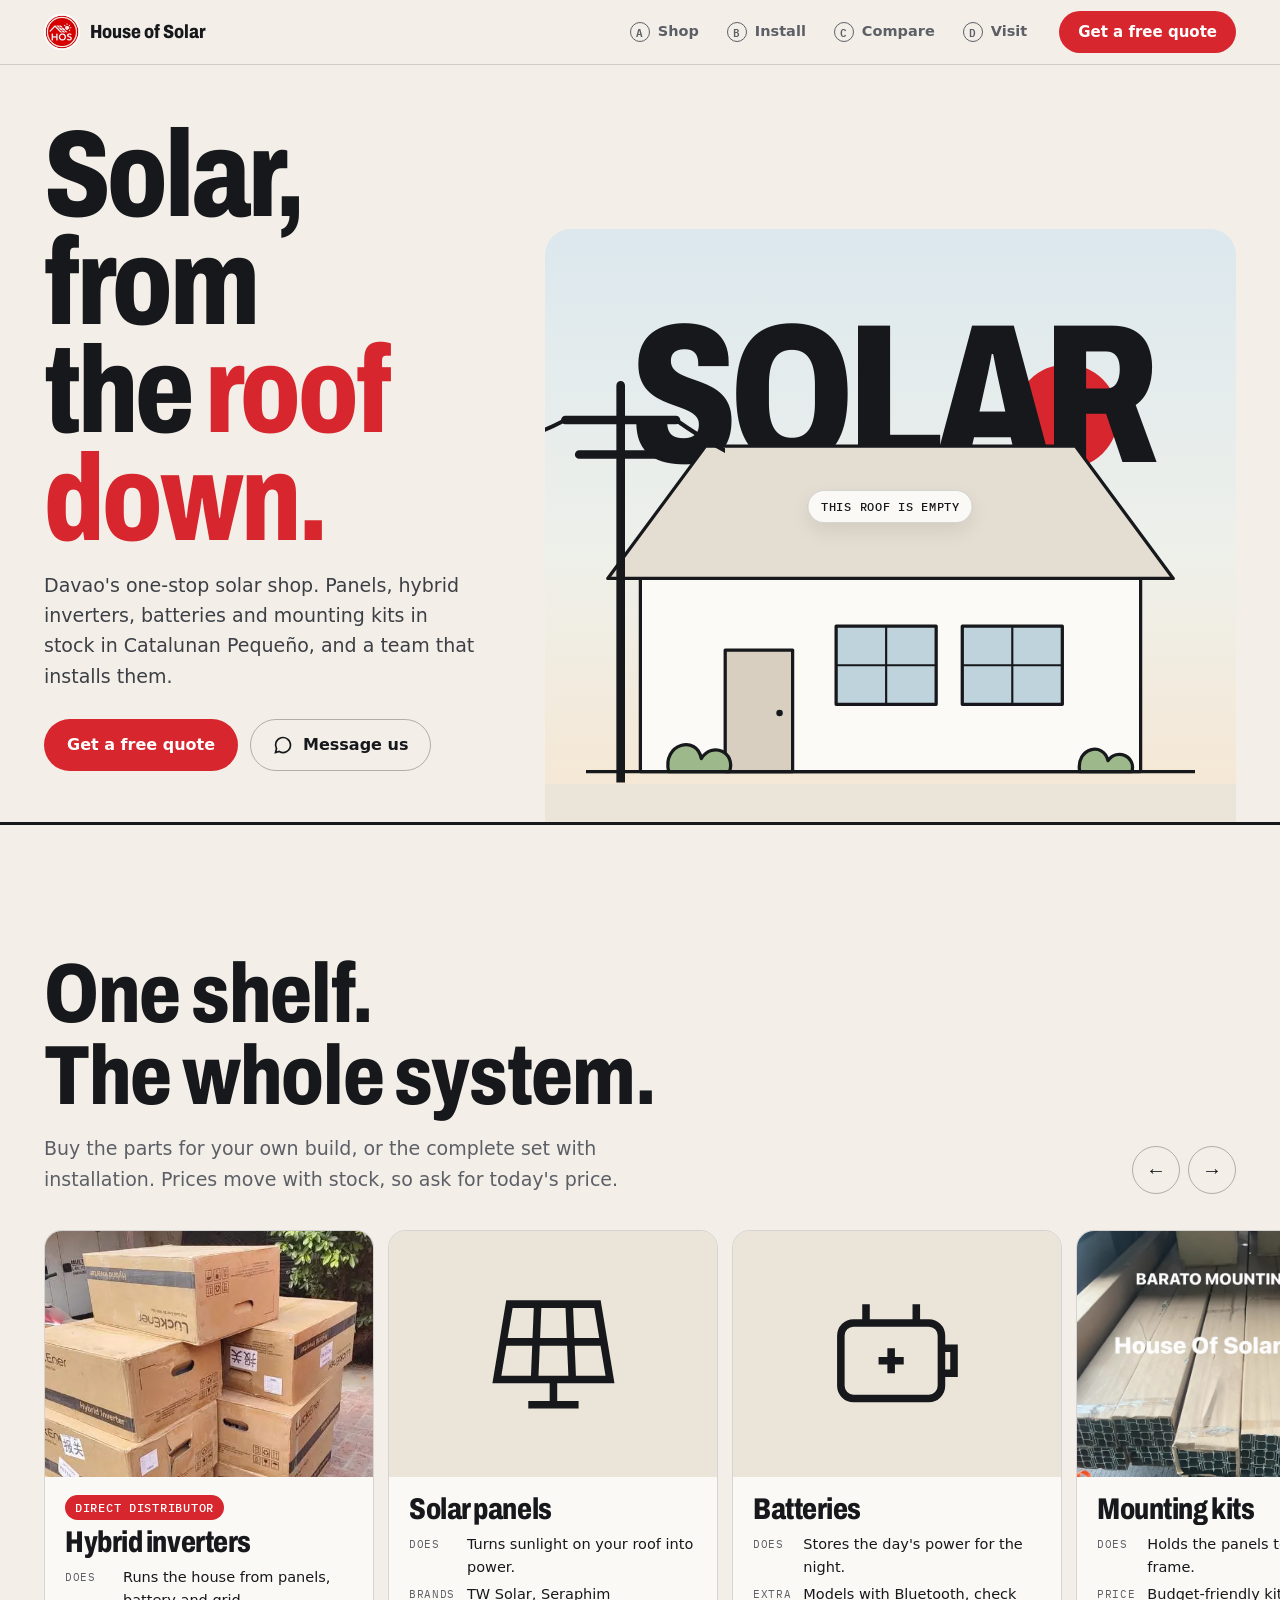
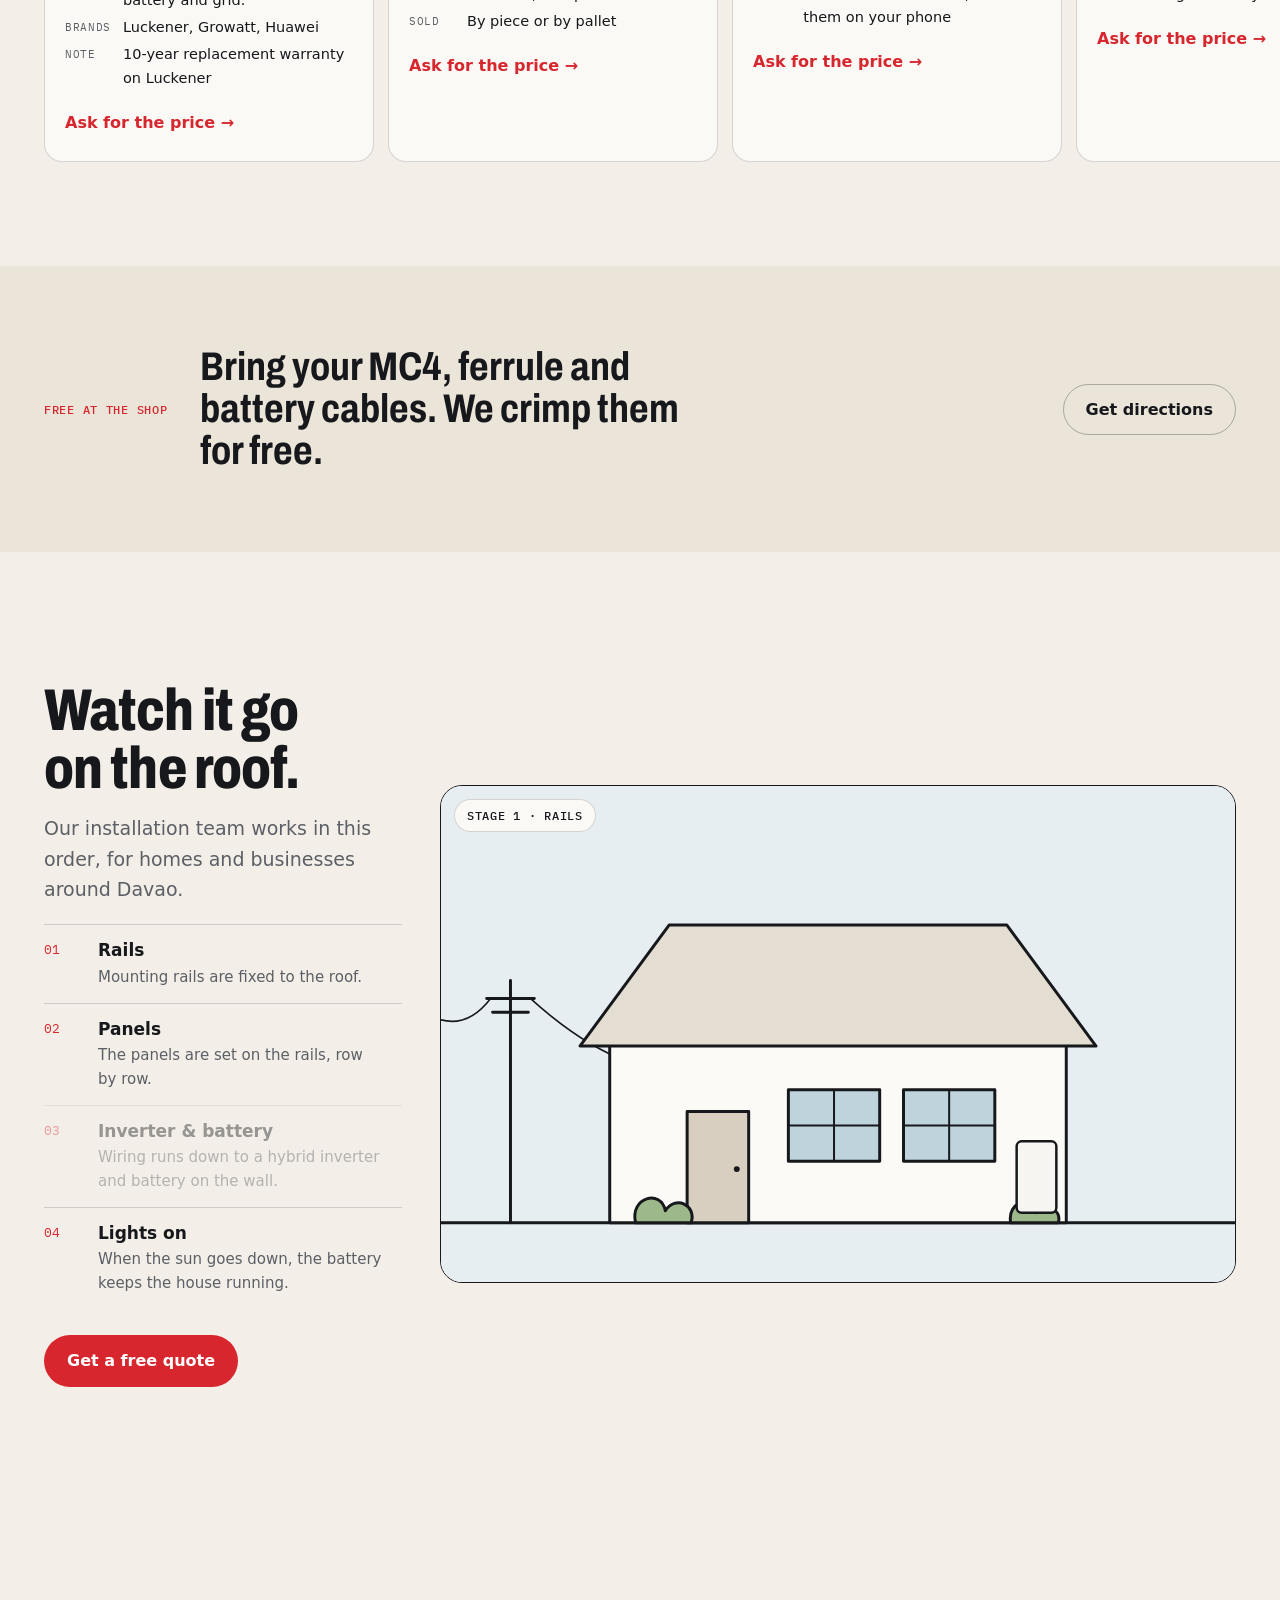
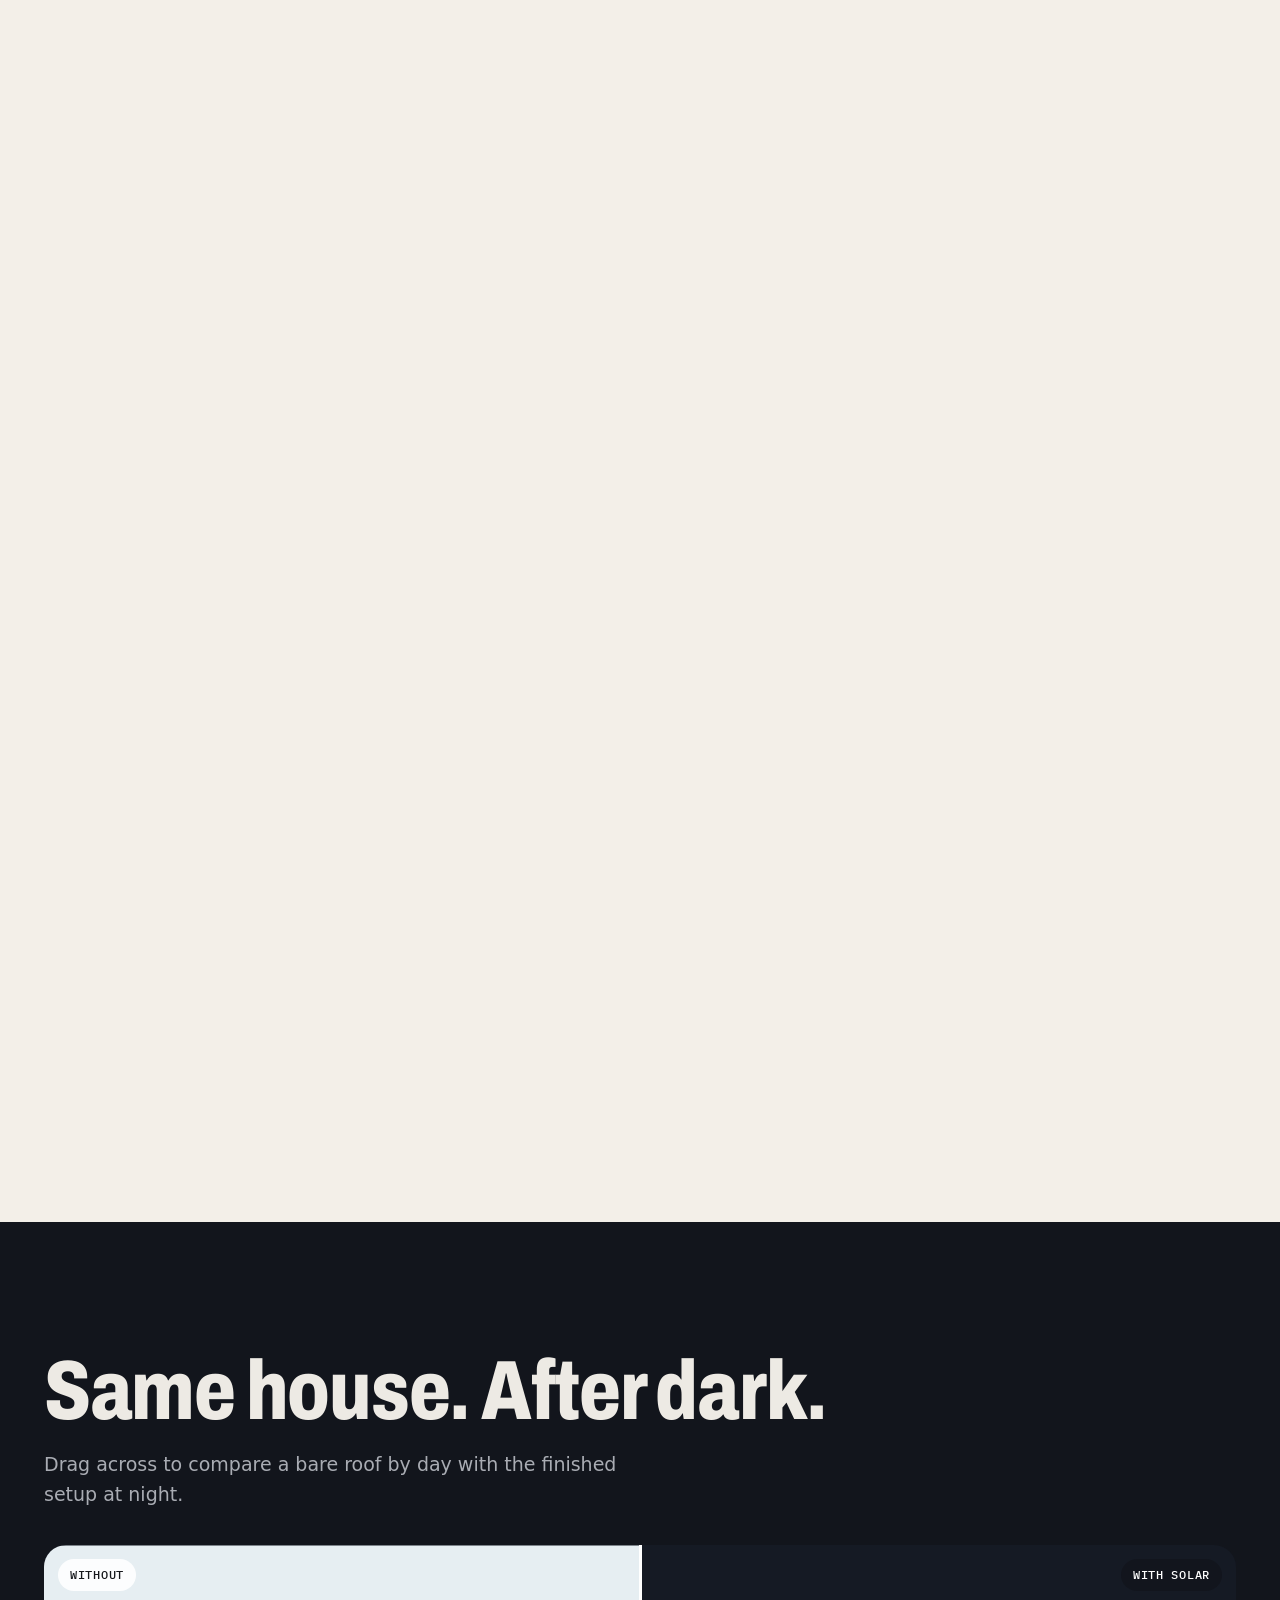
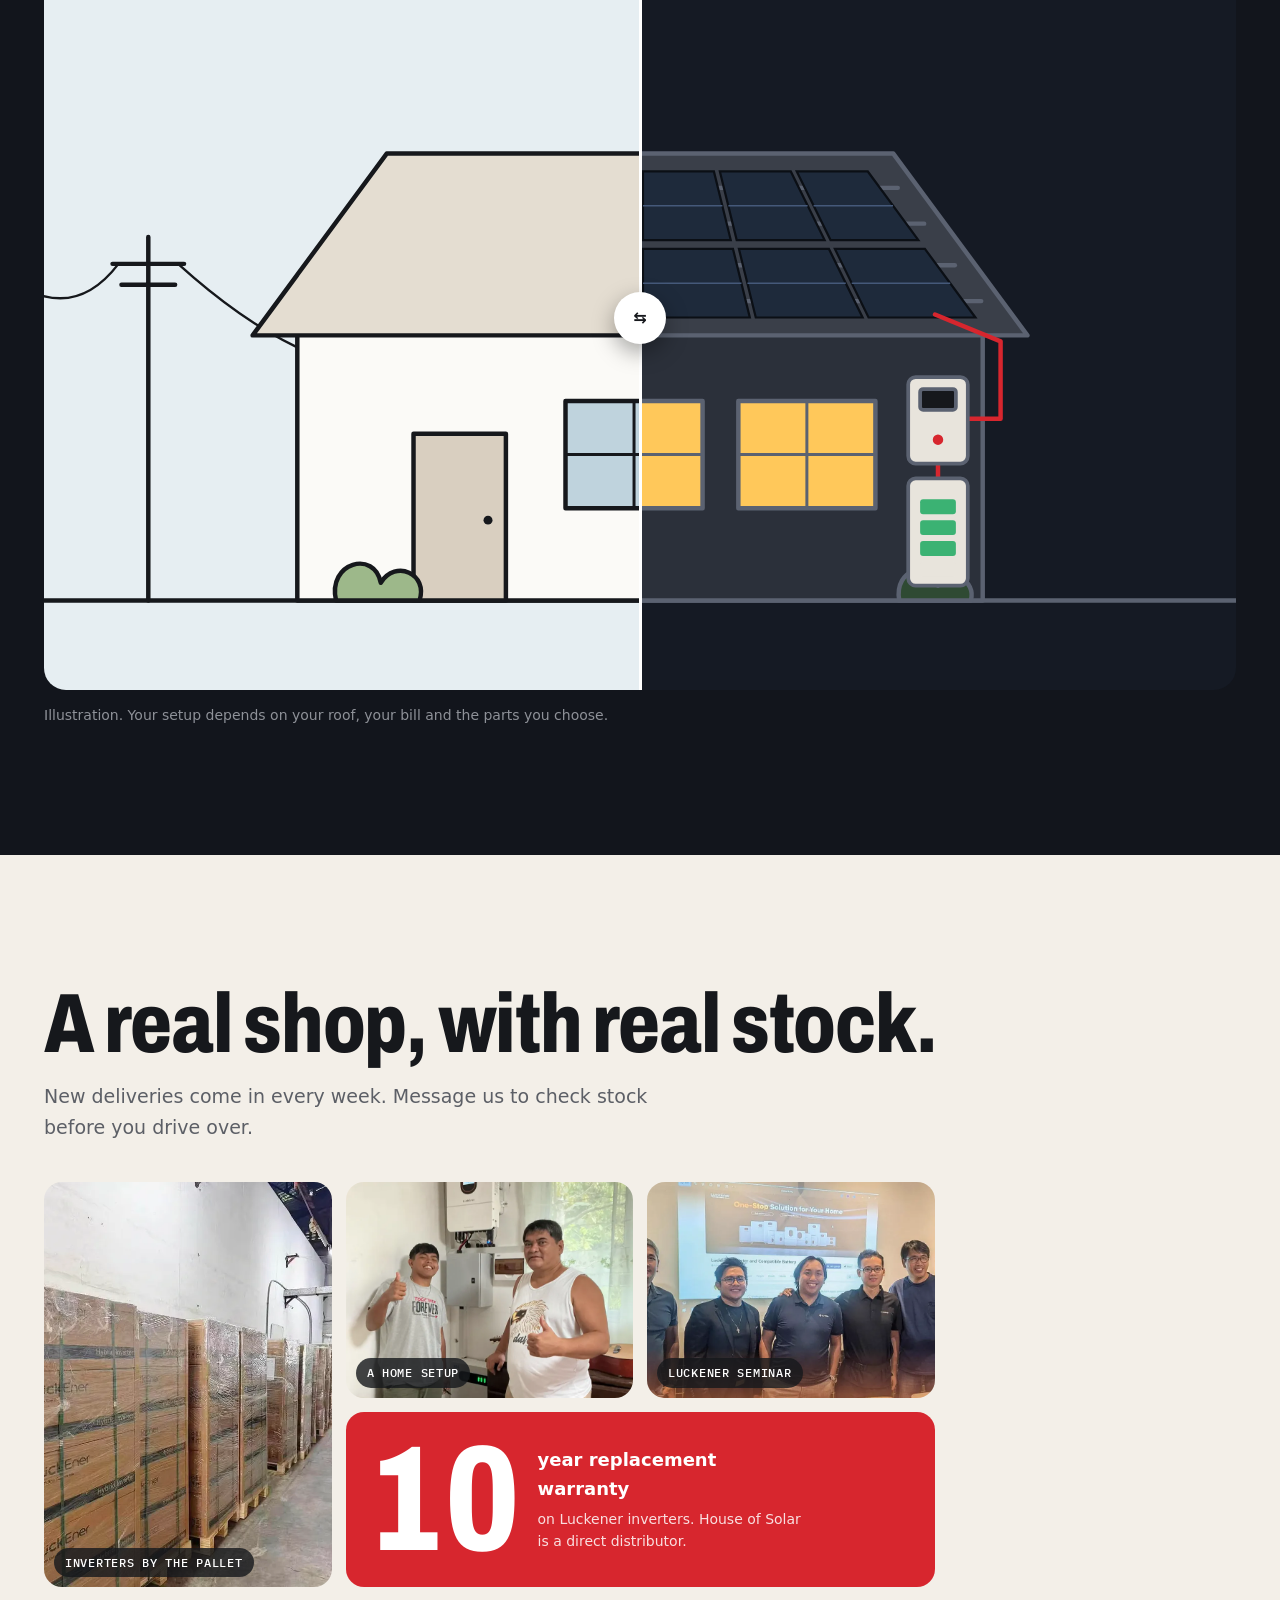
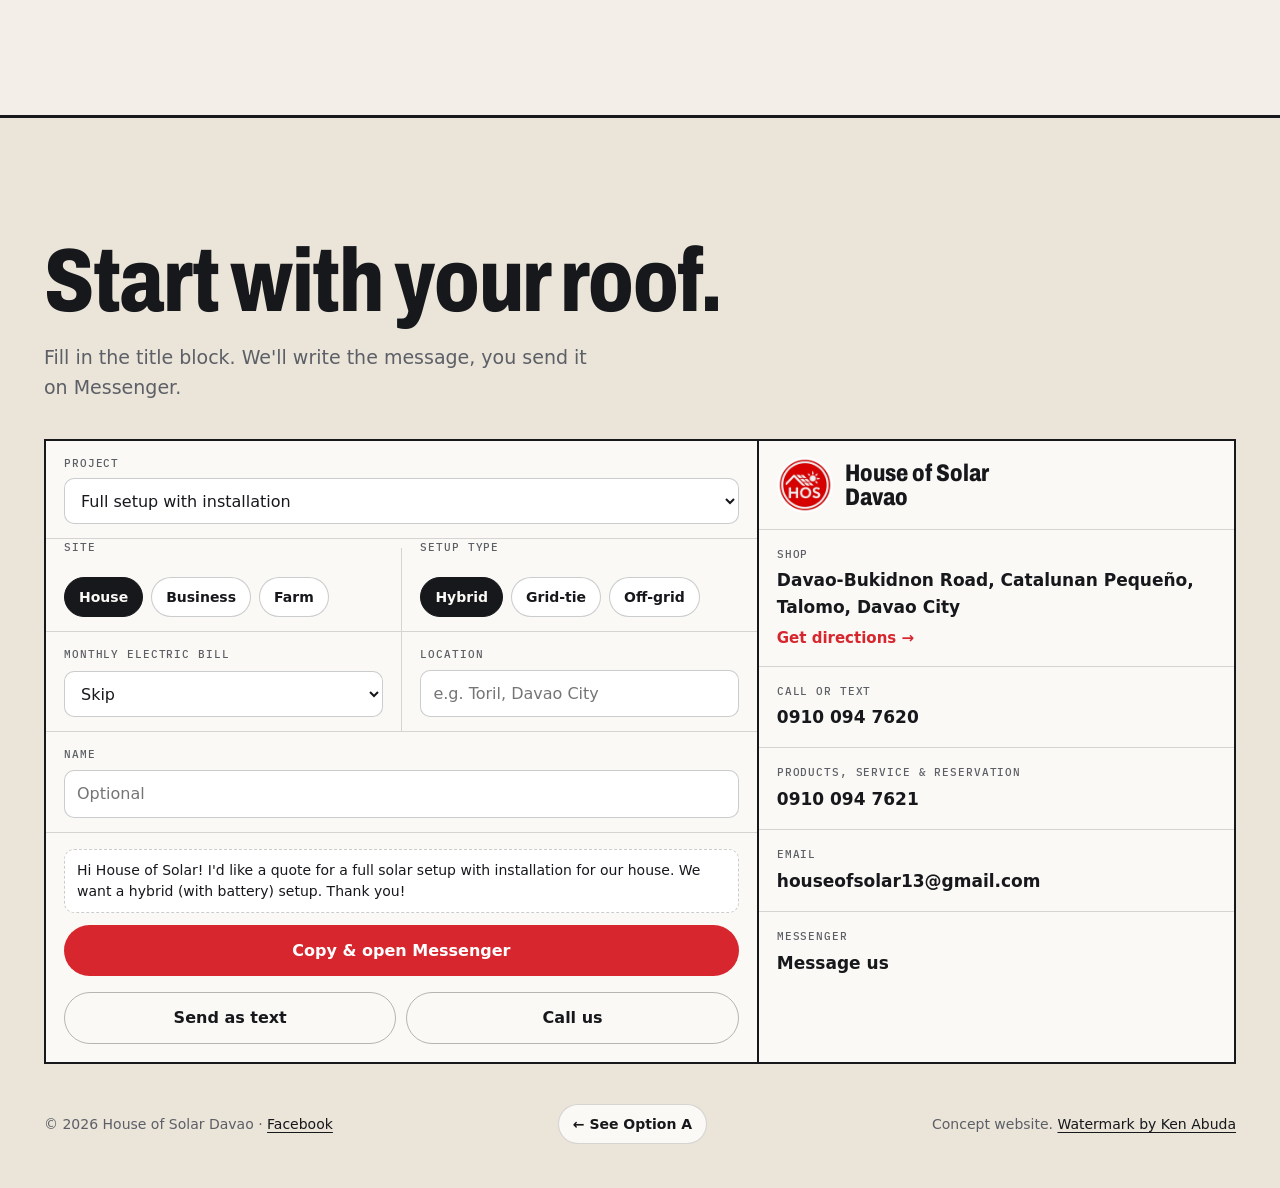
==== v2/index.html @ acc8222c "House of Solar Davao concept site: Option A and Option B Co-Authored-By: Claude Opus 5.5 <noreply@an" ====
<!doctype html>
<html lang="en">
<head>
<meta charset="utf-8">
<meta name="viewport" content="width=device-width, initial-scale=1, viewport-fit=cover">
<title>House of Solar Davao · Solar, from the roof down</title>
<meta name="description" content="Davao's one-stop solar shop: panels, hybrid inverters, batteries and mounting kits in stock on Davao-Bukidnon Road, plus an installation team. Direct distributor of Luckener.">
<meta name="robots" content="noindex, nofollow">
<meta name="theme-color" content="#F3EFE8">
<link rel="icon" href="../assets/favicon.png" type="image/png">
<link rel="apple-touch-icon" href="../assets/apple-touch-icon.png">
<link rel="preconnect" href="https://fonts.googleapis.com">
<link rel="preconnect" href="https://fonts.gstatic.com" crossorigin>
<link href="https://fonts.googleapis.com/css2?family=Archivo:wdth,wght@75..100,500..800&family=IBM+Plex+Mono:wght@500&display=swap" rel="stylesheet">
<link rel="stylesheet" href="../assets/dialogs.css">
<style>
  :root{
    --paper:#F3EFE8; --paper-2:#EAE4D9; --card:#FBF9F5; --ink:#16181C; --muted:#5C5F66; --line:rgba(22,24,28,.16);
    --red:#D7262E; --red-deep:#B51C23; --night:#12151C; --glow:#FFC85A;
    --display:"Archivo","Arial Narrow",system-ui,sans-serif;
    --mono:"IBM Plex Mono",ui-monospace,Consolas,monospace;
    --text:system-ui,-apple-system,"Segoe UI",Roboto,"Helvetica Neue",Arial,sans-serif;
    --gutter:clamp(16px,4vw,44px); --r:18px;
    color-scheme:light;
  }
  *{box-sizing:border-box}
  html{-webkit-text-size-adjust:100%}
  body{margin:0;background:var(--paper);color:var(--ink);font:400 16px/1.6 var(--text);overflow-x:clip}
  img{display:block;max-width:100%;height:auto}
  a{color:inherit;text-underline-offset:3px}
  h1,h2,h3{font-family:var(--display);font-weight:800;font-stretch:78%;letter-spacing:-.015em;line-height:.98;margin:0;text-wrap:balance}
  p{margin:0;text-wrap:pretty}
  ::selection{background:var(--red);color:#fff}
  :focus-visible{outline:3px solid var(--red);outline-offset:3px;border-radius:6px}
  .skip{position:absolute;left:12px;top:-60px;z-index:100;background:var(--ink);color:#fff;padding:10px 14px;border-radius:10px;font-weight:700}
  .skip:focus{top:12px}
  .wrap{width:min(1240px,100% - 2*var(--gutter));margin-inline:auto}
  .mono{font-family:var(--mono);font-weight:500;font-size:12px;letter-spacing:.06em;text-transform:uppercase}
  .h2{font-size:clamp(40px,6.6vw,84px)}
  .lead{color:var(--muted);font-size:clamp(16px,1.8vw,19px);max-width:52ch;margin-top:16px}

  .btn{display:inline-flex;align-items:center;justify-content:center;gap:10px;min-height:50px;padding:12px 22px;border-radius:999px;text-decoration:none;border:1.5px solid transparent;cursor:pointer;font:inherit;font-weight:700;font-size:16px;transition:background-color .15s,color .15s,border-color .15s,transform .12s}
  .btn svg{width:20px;height:20px;flex:none}
  .btn-red{background:var(--red);color:#fff}
  .btn-ghost{border-color:rgba(22,24,28,.3);color:var(--ink);background:transparent}
  .btn:active{transform:translateY(1px)}
  @media (hover:hover) and (pointer:fine){.btn-red:hover{background:var(--red-deep)}.btn-ghost:hover{border-color:var(--ink)}}
  .cta-row{display:flex;flex-wrap:wrap;gap:12px;margin-top:28px}

  /* title strip: the nav reads like a drawing sheet's header, sheet letters jump to sections */
  .strip{position:sticky;top:0;z-index:20;background:color-mix(in srgb,var(--paper) 90%,transparent);backdrop-filter:blur(10px);border-bottom:1px solid var(--line)}
  .strip .wrap{display:flex;align-items:center;gap:20px;min-height:64px}
  .brand{display:flex;align-items:center;gap:10px;text-decoration:none;margin-right:auto}
  .brand img{width:36px;height:36px;border-radius:50%}
  .brand b{font-family:var(--display);font-weight:800;font-stretch:82%;font-size:19px}
  .sheets{display:none;gap:4px}
  .sheets a{display:inline-flex;align-items:center;gap:8px;padding:8px 12px;border-radius:999px;text-decoration:none;font-weight:600;font-size:14.5px;color:var(--muted)}
  .sheets a i{font-style:normal;font-family:var(--mono);font-size:11px;width:20px;height:20px;border:1px solid currentColor;border-radius:50%;display:grid;place-items:center}
  .sheets a:hover,.sheets a[aria-current="true"]{color:var(--ink)}
  .sheets a[aria-current="true"] i{background:var(--red);border-color:var(--red);color:#fff}
  .strip .btn{min-height:42px;padding:8px 18px;font-size:15px}
  @media (min-width:960px){.sheets{display:flex}}

  /* hero: four planes. sky plate, sun, the giant word, the house (occludes the word), front power line */
  .hero{padding-block:clamp(28px,5vw,56px) 0}
  .hero-grid{display:grid;gap:20px;align-items:end}
  @media (min-width:960px){.hero-grid{grid-template-columns:.8fr 1.2fr;gap:40px}}
  .hero h1{font-size:clamp(54px,9.6vw,128px);font-stretch:75%;line-height:.88;letter-spacing:-.025em}
  .hero h1 span{color:var(--red)}
  .hero .lead{color:#3C3F45}
  .hero-copy{padding-bottom:clamp(8px,4vw,56px)}
  .scene{position:relative;aspect-ratio:6/5;border-radius:26px 26px 0 0;overflow:hidden;isolation:isolate;--hp:0;--mx:0;--my:0}
  @media (min-width:960px){.scene{aspect-ratio:7/6}}
  .scene > *{position:absolute;pointer-events:none}
  .plate{inset:0;background:linear-gradient(180deg,#DCE8EE 0%,#EEF0EA 55%,#F6E6D2 100%)}
  .sun-disc{width:15%;aspect-ratio:1;border-radius:50%;background:var(--red);left:68%;top:16%;transform:translate3d(calc(var(--mx)*-6px),calc(var(--hp)*90px + var(--my)*-4px),0)}
  .word{left:-2%;right:-2%;top:17%;text-align:center;font-family:var(--display);font-weight:800;font-stretch:75%;font-size:clamp(96px,23vw,330px);line-height:.8;letter-spacing:-.04em;color:var(--ink);transform:translate3d(calc(var(--mx)*-10px),calc(var(--hp)*-30px),0)}
  @media (min-width:960px){.word{font-size:clamp(120px,15.5vw,300px)}}
  .subject{left:6%;right:6%;bottom:6%;transform:translate3d(calc(var(--mx)*8px),calc(var(--hp)*-8px),0)}
  .subject img{width:100%}
  .ground{left:0;right:0;bottom:0;height:calc(6% + 2px);background:var(--paper-2)}
  .fore{left:-4%;bottom:0;width:30%;transform:translate3d(calc(var(--mx)*18px),calc(var(--hp)*-70px),0)}
  .fore svg{width:100%;height:auto}
  .tag-roof{left:50%;top:44%;transform:translate(-50%,0);background:var(--card);border:1px solid var(--line);border-radius:999px;padding:6px 12px;white-space:nowrap;box-shadow:0 8px 20px rgba(0,0,0,.08)}

  /* shop rail */
  .shop{padding-block:clamp(72px,10vw,128px) clamp(56px,8vw,96px);border-top:3px solid var(--ink)}
  .shop-head{display:flex;flex-wrap:wrap;align-items:end;justify-content:space-between;gap:20px}
  .rail-btns{display:none;gap:8px}
  @media (hover:hover) and (pointer:fine){.rail-btns{display:flex}}
  .rail-btns button{width:48px;height:48px;border-radius:50%;border:1.5px solid rgba(22,24,28,.3);background:none;font-size:20px;cursor:pointer;color:var(--ink)}
  .rail-btns button:hover{border-color:var(--ink)}
  .rail{list-style:none;margin:36px 0 0;padding:0 var(--gutter) 8px;display:grid;grid-auto-flow:column;grid-auto-columns:min(82vw,330px);gap:14px;overflow-x:auto;scroll-snap-type:x mandatory;scroll-padding-inline:var(--gutter);overscroll-behavior-x:contain;scrollbar-width:none}
  .rail::-webkit-scrollbar{display:none}
  @media (min-width:1328px){.rail{padding-inline:calc((100vw - 1240px)/2)}.rail{scroll-padding-inline:calc((100vw - 1240px)/2)}}
  .rail li{scroll-snap-align:start;background:var(--card);border:1px solid var(--line);border-radius:var(--r);overflow:hidden;display:flex;flex-direction:column;position:relative}
  .rail .art{aspect-ratio:4/3;background:var(--paper-2);display:grid;place-items:center;color:var(--ink)}
  .rail .art img{width:100%;height:100%;object-fit:cover}
  .rail .art svg{width:46%;height:auto}
  .label{padding:18px 20px 20px;display:grid;gap:8px;flex:1;align-content:start}
  .label h3{font-size:30px}
  .label dl{margin:0;display:grid;grid-template-columns:auto 1fr;gap:4px 12px;font-size:14.5px}
  .label dt{font-family:var(--mono);font-size:11px;letter-spacing:.06em;text-transform:uppercase;color:var(--muted);padding-top:3px}
  .label dd{margin:0}
  .label button{margin-top:6px;justify-self:start;background:none;border:0;padding:6px 0;font:inherit;font-weight:700;color:var(--red);cursor:pointer}
  .label button::after{content:"";position:absolute;inset:0}
  .label .flag{justify-self:start;background:var(--red);color:#fff;border-radius:999px;padding:3px 10px}

  /* quiet breather */
  .breather{padding-block:clamp(48px,7vw,80px);background:var(--paper-2)}
  .breather .wrap{display:grid;gap:18px;align-items:center}
  @media (min-width:860px){.breather .wrap{grid-template-columns:auto 1fr auto;gap:32px}}
  .breather .mono{color:var(--red)}
  .breather p.big{font-family:var(--display);font-weight:700;font-stretch:80%;font-size:clamp(26px,3.4vw,40px);line-height:1.05;max-width:26ch}

  /* PEAK: the install. Sticky drawing, scroll drives --p in JS */
  .install{position:relative;height:430svh;background:var(--paper)}
  .stage{position:sticky;top:0;height:100svh;display:grid;align-content:center;gap:18px;padding:84px 0 20px;overflow:hidden;transition:background-color .2s}
  .stage .wrap{display:grid;gap:clamp(18px,3vw,48px);align-items:center}
  @media (min-width:960px){.stage .wrap{grid-template-columns:.62fr 1.38fr}}
  .stage-fig{margin:0;position:relative}
  .stage-svg{width:100%;height:auto;display:block;border-radius:22px;border:1px solid var(--line);
    --sky:#E6EEF2;--wall:#FBFAF7;--roof:#E4DDD1;--door:#D9CFC0;--win:#BFD3DD;--shrub:#9DB88A;--line:#16181C}
  .stage-svg .sky{fill:var(--sky)} .stage-svg .sun circle{fill:var(--red)}
  .stage-svg .wall{fill:var(--wall)} .stage-svg .roof{fill:var(--roof)} .stage-svg .doorf{fill:var(--door)}
  .stage-svg .win{fill:var(--win)} .stage-svg .shrub{fill:var(--shrub)}
  .stage-svg .house,.stage-svg .grid,.stage-svg .rails,.stage-svg .inv,.stage-svg .bat{stroke:var(--line)}
  .stage-svg .pv polygon{fill:#1E2A3B} .stage-svg .pv path{stroke:#45597A;stroke-width:1}
  .stage-svg .lvl rect{fill:#3BB273}
  .stage-svg .wire{stroke-dasharray:1;stroke-dashoffset:0}
  .stage-svg .sun{transform:translate(690px,92px)}
  .stage-cap{position:absolute;left:14px;top:14px;color:var(--ink);background:var(--card);border:1px solid var(--line);border-radius:999px;padding:6px 12px}
  .stage h2{font-size:clamp(34px,4.6vw,64px)}
  .steps{list-style:none;margin:20px 0 0;padding:0;display:grid;gap:2px;counter-reset:s}
  .steps li{counter-increment:s;display:grid;grid-template-columns:44px 1fr;gap:0 10px;padding:12px 0;border-top:1px solid var(--line);opacity:.42;transition:opacity .25s}
  .steps li::before{content:"0" counter(s);font-family:var(--mono);font-size:13px;padding-top:3px;color:var(--red)}
  .steps b{font-size:17px}
  .steps p{grid-column:2;color:var(--muted);font-size:15px}
  .steps li.on{opacity:1}
  .steps li.done{opacity:.6}
  .stage.dusk{background:var(--night);color:#EDEAE4}
  .stage.dusk .steps p,.stage.dusk .lead{color:#A9ACB3}
  .stage.dusk .steps li{border-color:rgba(255,255,255,.14)}
  .stage.dusk .stage-svg{border-color:rgba(255,255,255,.14)}
  @media (max-width:959px){
    .install{height:380svh}
    .stage{padding-top:76px;align-content:start}
    .stage h2{font-size:30px}
    .stage .lead{display:none}
    .steps{margin-top:10px}
    .steps li{padding:8px 0}
    .steps li:not(.on) p{display:none}
    .stage-fig{order:-1}
    .stage .cta-row{display:none}
  }
  @media (max-width:959px) and (max-height:700px){.steps li:not(.on){display:none}}

  /* compare: before / after drag */
  .compare{padding-block:clamp(72px,10vw,128px);background:var(--night);color:#EDEAE4}
  .compare .lead{color:#A9ACB3}
  .cmp-head{display:grid;gap:12px}
  @media (min-width:900px){.cmp-head{grid-template-columns:1fr auto;align-items:end}}
  .cmp{position:relative;margin-top:36px;border-radius:22px;overflow:hidden;--x:50%;touch-action:pan-y}
  .cmp img{width:100%;aspect-ratio:8/5;object-fit:cover}
  .cmp .before{position:absolute;inset:0;clip-path:inset(0 calc(100% - var(--x)) 0 0)}
  .cmp .before img{height:100%}
  .cmp .bar{position:absolute;top:0;bottom:0;left:var(--x);width:3px;margin-left:-1.5px;background:#fff;pointer-events:none}
  .cmp .knob{position:absolute;top:50%;left:var(--x);width:52px;height:52px;margin:-26px 0 0 -26px;border-radius:50%;background:#fff;color:var(--ink);display:grid;place-items:center;box-shadow:0 8px 22px rgba(0,0,0,.35);pointer-events:none;font-weight:800}
  .cmp input{position:absolute;inset:0;width:100%;height:100%;margin:0;opacity:0;cursor:ew-resize;touch-action:pan-y}
  .cmp input:focus-visible ~ .knob{outline:3px solid var(--red);outline-offset:3px}
  .cmp .tagl,.cmp .tagr{position:absolute;top:14px;background:rgba(18,21,28,.8);color:#fff;border-radius:999px;padding:6px 12px;pointer-events:none}
  .cmp .tagl{left:14px;background:rgba(255,255,255,.9);color:var(--ink)} .cmp .tagr{right:14px}
  .cmp-note{margin-top:14px;color:#8E9198;font-size:14px}

  /* proof */
  .proof{padding-block:clamp(72px,10vw,128px)}
  .proof-grid{display:grid;gap:14px;margin-top:40px;grid-template-columns:repeat(2,1fr)}
  .proof-grid figure{margin:0;position:relative;border-radius:18px;overflow:hidden;background:var(--paper-2)}
  .proof-grid img{width:100%;height:100%;object-fit:cover;aspect-ratio:4/3}
  .proof-grid figcaption{position:absolute;left:10px;bottom:10px;background:rgba(22,24,28,.8);color:#fff;border-radius:999px;padding:5px 11px}
  .warranty{grid-column:span 2;background:var(--red);color:#fff;border-radius:18px;padding:24px;display:flex;flex-wrap:wrap;align-items:center;gap:6px 18px}
  .warranty b{font-family:var(--display);font-weight:800;font-stretch:75%;font-size:clamp(88px,12vw,150px);line-height:.85;font-variant-numeric:tabular-nums}
  .warranty p{font-size:18px;font-weight:600;max-width:22ch}
  .warranty small{display:block;font-weight:500;opacity:.85;font-size:14px;margin-top:4px}
  .proof-grid .tall img{aspect-ratio:4/5}
  @media (max-width:859px){.proof-grid .tall{grid-column:span 2}}
  @media (min-width:860px){
    .proof-grid{grid-template-columns:repeat(4,1fr)}
    .proof-grid .tall{grid-row:span 2}
    .proof-grid .tall img{aspect-ratio:auto;height:100%}
  }

  /* close: a drawing title block that is the quote request */
  .close{padding-block:clamp(72px,10vw,120px) 0;background:var(--paper-2);border-top:3px solid var(--ink)}
  .close h2{font-size:clamp(44px,7vw,92px)}
  .tb{margin-top:36px;border:2px solid var(--ink);background:var(--card);display:grid}
  @media (min-width:960px){.tb{grid-template-columns:1.5fr 1fr}}
  .tb-form{padding:0;border-bottom:2px solid var(--ink)}
  @media (min-width:960px){.tb-form{border-bottom:0;border-right:2px solid var(--ink)}}
  .quote-box.inline{--d-bg:var(--card);--d-ink:var(--ink);--d-muted:var(--muted);--d-line:rgba(22,24,28,.22);--d-field:#fff;--d-accent:var(--red)}
  .tb .quote-form{gap:0}
  .tb .cell{padding:14px 18px;border-bottom:1px solid var(--line);display:grid;gap:6px}
  .tb .cell > span,.tb legend{font-family:var(--mono);font-size:11px;letter-spacing:.08em;text-transform:uppercase;color:var(--muted);font-weight:500}
  .tb .cells2{display:grid;grid-template-columns:1fr 1fr}
  .tb .cells2 .cell + .cell{border-left:1px solid var(--line)}
  @media (max-width:520px){.tb .cells2{grid-template-columns:1fr}.tb .cells2 .cell + .cell{border-left:0}}
  .tb .send{padding:16px 18px;display:grid;gap:12px}
  .tb .quote-alt{padding:0 18px 18px}
  .tb .quote-toast{padding:0 18px 14px}
  .tb-info{display:grid;align-content:start}
  .tb-info .cell{padding:16px 18px;border-bottom:1px solid var(--line);display:grid;gap:4px}
  .tb-info .cell:last-child{border-bottom:0}
  .tb-info span.mono{color:var(--muted);font-size:11px}
  .tb-info address,.tb-info a.v{font-style:normal;font-size:17px;font-weight:600;text-decoration:none}
  .tb-info a.v:hover{text-decoration:underline}
  .tb-info .logo-cell{display:flex;align-items:center;gap:12px}
  .tb-info .logo-cell img{width:56px;height:56px;border-radius:50%}
  .tb-info .logo-cell b{font-family:var(--display);font-weight:800;font-stretch:80%;font-size:24px;line-height:1}
  footer{padding:40px 0 44px;color:var(--muted);font-size:14px}
  footer .wrap{display:flex;flex-wrap:wrap;gap:12px 24px;align-items:center;justify-content:space-between}
  footer a{color:var(--ink)}
  .optlink{display:inline-flex;padding:8px 14px;border:1px solid var(--line);border-radius:999px;text-decoration:none;font-weight:600;background:var(--card)}

  .mbar{display:none}
  @media (max-width:760px){
    .mbar{position:fixed;left:0;right:0;bottom:0;z-index:30;display:grid;grid-template-columns:repeat(4,1fr);background:var(--card);border-top:1px solid var(--line);padding-bottom:env(safe-area-inset-bottom)}
    .mbar > *{display:flex;flex-direction:column;align-items:center;gap:3px;padding:10px 4px;font-size:13px;font-weight:700;text-decoration:none;border:0;background:none;color:inherit;font-family:inherit;cursor:pointer}
    .mbar > :first-child{background:var(--red);color:#fff}
    .mbar svg{width:20px;height:20px}
    footer{padding-bottom:calc(96px + env(safe-area-inset-bottom))}
    .strip .btn{display:none}
  }

  /* reduced motion: no pin, no parallax. The drawing shows the finished, lit-up system */
  @media (prefers-reduced-motion: reduce){
    .install{height:auto}
    .stage{position:relative;height:auto;padding-block:72px}
    .steps li{opacity:1}
    .steps li p{display:block !important}
    .steps li{display:grid !important}
  }
  @media (prefers-reduced-motion: no-preference){
    html{scroll-behavior:smooth}
    @supports (animation-timeline: view()){
      .rise{animation:rise linear both;animation-timeline:view();animation-range:entry 0% entry 35%}
      @keyframes rise{from{opacity:0;transform:translateY(24px)}to{opacity:1;transform:none}}
    }
  }
</style>
<!-- GoatCounter: counts visits and Message/Call/Book taps (dashboard: kenabuda.goatcounter.com) -->
<script data-goatcounter="https://kenabuda.goatcounter.com/count" async src="https://gc.zgo.at/count.js"></script>
<script>
document.addEventListener('click', function (e) {
  var el = e.target.closest && e.target.closest('a, button');
  if (!el || !window.goatcounter || !window.goatcounter.count) return;
  var href = (el.getAttribute('href') || '').toLowerCase();
  var text = (el.textContent || '').trim().toLowerCase();
  var kind =
    /^fb-messenger:|m\.me\/|messenger\.com/.test(href) ? 'Message' :
    /^tel:/.test(href) ? 'Call' :
    /^sms:/.test(href) ? 'Text' :
    /wa\.me\//.test(href) ? 'WhatsApp' :
    /google\.[a-z.]+\/maps|maps\.app\.goo\.gl|goo\.gl\/maps|maps\.google/.test(href) ? 'Directions' :
    /shopee\.|lazada\./.test(href) ? 'Shop' :
    /instagram\.com/.test(href) ? 'Instagram' :
    /facebook\.com/.test(href) ? 'Facebook' :
    /book|reserve|trial|inquire|inquiry/.test(text) ? 'Book' :
    /^message|messenger/.test(text) ? 'Message' : '';
  if (!kind) return;
  var site = location.pathname.replace(/index\.html$/, '').replace(/^\/|\/$/g, '') || 'home';
  var popup = el.closest('dialog') ? ' (popup)' : '';
  window.goatcounter.count({ path: site + ': ' + kind + popup, title: text.slice(0, 60), event: true });
}, true);
</script>
</head>
<body>
<a class="skip" href="#main">Skip to content</a>

<header class="strip">
  <div class="wrap">
    <a class="brand" href="#top" aria-label="House of Solar Davao, back to top">
      <img src="../assets/logo-256.webp" width="256" height="256" alt="">
      <b>House of Solar</b>
    </a>
    <nav class="sheets" aria-label="Sections">
      <a href="#shop"><i>A</i>Shop</a>
      <a href="#install"><i>B</i>Install</a>
      <a href="#compare"><i>C</i>Compare</a>
      <a href="#visit"><i>D</i>Visit</a>
    </nav>
    <button class="btn btn-red" type="button" data-quote>Get a free quote</button>
  </div>
</header>

<main id="main">
  <section class="hero" id="top">
    <div class="wrap hero-grid">
      <div class="hero-copy">
        <h1>Solar, from the <span>roof down.</span></h1>
        <p class="lead">Davao's one-stop solar shop. Panels, hybrid inverters, batteries and mounting kits in stock in Catalunan Pequeño, and a team that installs them.</p>
        <div class="cta-row">
          <button class="btn btn-red" type="button" data-quote>Get a free quote</button>
          <a class="btn btn-ghost" href="https://m.me/houseofsolardavao" target="_blank" rel="noopener"><svg viewBox="0 0 24 24" fill="none" stroke="currentColor" stroke-width="2" aria-hidden="true"><path d="M21 12a9 9 0 0 1-13.5 7.8L3 21l1.2-4.5A9 9 0 1 1 21 12z"/></svg>Message us</a>
        </div>
      </div>
      <div class="scene" id="scene" aria-hidden="true">
        <div class="plate"></div>
        <div class="sun-disc"></div>
        <div class="word">SOLAR</div>
        <div class="ground"></div>
        <div class="subject"><img src="assets/house-hero.svg" width="560" height="330" alt="" fetchpriority="high"></div>
        <span class="tag-roof mono">This roof is empty</span>
        <div class="fore"><svg viewBox="0 0 120 260" fill="none" stroke="#16181C" stroke-width="5" stroke-linecap="round"><path d="M60 260V30M28 50h64M36 70h48"/><path d="M28 50Q-10 70-40 64M92 50Q140 84 190 92" stroke-width="2.4"/></svg></div>
      </div>
    </div>
  </section>

  <section class="shop" id="shop" aria-labelledby="shop-h">
    <div class="wrap shop-head">
      <div>
        <h2 class="h2" id="shop-h">One shelf.<br>The whole system.</h2>
        <p class="lead">Buy the parts for your own build, or the complete set with installation. Prices move with stock, so ask for today's price.</p>
      </div>
      <div class="rail-btns"><button type="button" data-dir="-1" aria-label="Previous products">←</button><button type="button" data-dir="1" aria-label="Next products">→</button></div>
    </div>
    <ul class="rail" id="rail" aria-label="Products">
      <li class="rise">
        <div class="art"><img src="../assets/luckener-boxes-540.webp" width="540" height="405" loading="lazy" alt="Boxed Luckener hybrid inverters stacked at the shop"></div>
        <div class="label">
          <span class="flag mono">Direct distributor</span>
          <h3>Hybrid inverters</h3>
          <dl><dt>Does</dt><dd>Runs the house from panels, battery and grid.</dd><dt>Brands</dt><dd>Luckener, Growatt, Huawei</dd><dt>Note</dt><dd>10-year replacement warranty on Luckener</dd></dl>
          <button type="button" data-quote="inverter">Ask for the price →</button>
        </div>
      </li>
      <li class="rise">
        <div class="art"><svg viewBox="0 0 24 24" fill="none" stroke="currentColor" stroke-width="1.2" aria-hidden="true"><path d="M5 4h14l2 12H3z"/><path d="M4 10h16M9.5 4 9 16M14.5 4l.5 12M12 16v4M8 20h8"/></svg></div>
        <div class="label">
          <h3>Solar panels</h3>
          <dl><dt>Does</dt><dd>Turns sunlight on your roof into power.</dd><dt>Brands</dt><dd>TW Solar, Seraphim</dd><dt>Sold</dt><dd>By piece or by pallet</dd></dl>
          <button type="button" data-quote="panels">Ask for the price →</button>
        </div>
      </li>
      <li class="rise">
        <div class="art"><svg viewBox="0 0 24 24" fill="none" stroke="currentColor" stroke-width="1.2" aria-hidden="true"><rect x="3" y="7" width="16" height="12" rx="2"/><path d="M19 11h2v4h-2M7 4v3M15 4v3M9 13h4M11 11v4"/></svg></div>
        <div class="label">
          <h3>Batteries</h3>
          <dl><dt>Does</dt><dd>Stores the day's power for the night.</dd><dt>Extra</dt><dd>Models with Bluetooth, check them on your phone</dd></dl>
          <button type="button" data-quote="battery">Ask for the price →</button>
        </div>
      </li>
      <li class="rise">
        <div class="art"><img src="../assets/mounting-800.webp" width="800" height="600" loading="lazy" alt="Bundles of aluminium mounting rails in a van"></div>
        <div class="label">
          <h3>Mounting kits</h3>
          <dl><dt>Does</dt><dd>Holds the panels to your roof or frame.</dd><dt>Price</dt><dd>Budget-friendly kits in stock</dd></dl>
          <button type="button" data-quote="mounting">Ask for the price →</button>
        </div>
      </li>
      <li class="rise">
        <div class="art"><svg viewBox="0 0 24 24" fill="none" stroke="currentColor" stroke-width="1.2" aria-hidden="true"><path d="M4 12h5M15 12h5M9 9h6v6H9z"/><path d="M12 4v5M12 15v5"/></svg></div>
        <div class="label">
          <h3>Cables &amp; connectors</h3>
          <dl><dt>Does</dt><dd>Connects everything safely.</dd><dt>Items</dt><dd>MC4, ferrules, battery cables</dd><dt>Extra</dt><dd>Free crimping at the shop</dd></dl>
          <button type="button" data-quote="cables">Ask for the price →</button>
        </div>
      </li>
    </ul>
  </section>

  <section class="breather" aria-label="Free crimping">
    <div class="wrap">
      <span class="mono">Free at the shop</span>
      <p class="big">Bring your MC4, ferrule and battery cables. We crimp them for free.</p>
      <a class="btn btn-ghost" href="https://maps.app.goo.gl/4SUnkpNkTWq9NX2J6" target="_blank" rel="noopener">Get directions</a>
    </div>
  </section>

  <section class="install" id="install" aria-labelledby="install-h">
    <div class="stage" id="stage">
      <div class="wrap">
        <div>
          <h2 id="install-h">Watch it go on the roof.</h2>
          <p class="lead">Our installation team works in this order, for homes and businesses around Davao.</p>
          <ol class="steps" id="steps">
            <li><b>Rails</b><p>Mounting rails are fixed to the roof.</p></li>
            <li><b>Panels</b><p>The panels are set on the rails, row by row.</p></li>
            <li><b>Inverter &amp; battery</b><p>Wiring runs down to a hybrid inverter and battery on the wall.</p></li>
            <li><b>Lights on</b><p>When the sun goes down, the battery keeps the house running.</p></li>
          </ol>
          <div class="cta-row"><button class="btn btn-red" type="button" data-quote="setup">Get a free quote</button></div>
        </div>
        <figure class="stage-fig">
          <svg class="stage-svg" viewBox="0 0 800 500" role="img" aria-labelledby="stage-t"><title id="stage-t">Drawing of a house: solar rails and panels go on the roof, a wire runs to an inverter and battery on the wall, and at dusk the windows light up</title><rect class="sky" width="800" height="500"/><g class="sun"><circle cx="0" cy="0" r="26"/></g><g class="grid" fill="none" stroke="#16181C" stroke-width="3" stroke-linecap="round"><path d="M70 440V196M46 214h48M52 228h36"/><path class="cable" d="M-10 232Q24 248 50 214M90 214Q132 252 170 270" stroke-width="1.6"/></g><g class="house" stroke="#16181C" stroke-width="3" stroke-linejoin="round"><path class="ground" d="M0 440H800" fill="none"/><rect class="wall" x="170" y="256" width="460" height="184"/><polygon class="roof" points="230,140 570,140 660,262 140,262"/><rect class="doorf" x="248" y="328" width="62" height="112"/><circle cx="298" cy="386" r="3" fill="#16181C" stroke="none"/><rect class="win" x="350" y="306" width="92" height="72"/><rect class="win" x="466" y="306" width="92" height="72"/><path d="M396 306v72M350 342h92M512 306v72M466 342h92" fill="none" stroke-width="2"/><path class="shrub" d="M196 440c-6-26 26-34 30-12 10-16 32-6 26 12z"/><path class="shrub" d="M574 440c-4-22 22-28 26-10 8-12 26-4 22 10z"/></g><g class="rails" fill="none" stroke="#16181C" stroke-width="3" stroke-linecap="round"><path d="M227 163H573"/><path d="M209.3 187H590.7"/><path d="M188.7 215H611.3"/><path d="M171 239H629"/></g><g class="panels" stroke="#0B0F15" stroke-width="1.5"><g class="pv" style="--i:0"><polygon points="247.1,152 294.8,152 272.1,198 213.2,198"/><path d="M230.2 175H283.5"/></g><g class="pv" style="--i:1"><polygon points="298.8,152 346.4,152 335.1,198 276.1,198"/><path d="M287.5 175H340.7"/></g><g class="pv" style="--i:2"><polygon points="350.4,152 398,152 398,198 339.1,198"/><path d="M344.7 175H398"/></g><g class="pv" style="--i:3"><polygon points="402,152 449.6,152 460.9,198 402,198"/><path d="M402 175H455.3"/></g><g class="pv" style="--i:4"><polygon points="453.6,152 501.2,152 523.9,198 464.9,198"/><path d="M459.3 175H512.5"/></g><g class="pv" style="--i:5"><polygon points="505.2,152 552.9,152 586.8,198 527.9,198"/><path d="M516.5 175H569.8"/></g><g class="pv" style="--i:6"><polygon points="208.8,204 269.2,204 246.6,250 174.9,250"/><path d="M191.8 227H257.9"/></g><g class="pv" style="--i:7"><polygon points="273.2,204 333.6,204 322.3,250 250.6,250"/><path d="M261.9 227H327.9"/></g><g class="pv" style="--i:8"><polygon points="337.6,204 398,204 398,250 326.3,250"/><path d="M331.9 227H398"/></g><g class="pv" style="--i:9"><polygon points="402,204 462.4,204 473.7,250 402,250"/><path d="M402 227H468.1"/></g><g class="pv" style="--i:10"><polygon points="466.4,204 526.8,204 549.4,250 477.7,250"/><path d="M472.1 227H538.1"/></g><g class="pv" style="--i:11"><polygon points="530.8,204 591.2,204 625.1,250 553.4,250"/><path d="M542.1 227H608.2"/></g></g><path class="wire" d="M598 248L642 266V318H620M600 348V358" fill="none" stroke="#D7262E" stroke-width="3" stroke-linecap="round" stroke-linejoin="round" pathLength="1"/><g class="inv" stroke="#16181C" stroke-width="2.5"><rect x="580" y="290" width="40" height="58" rx="5" fill="#F7F5F1"/><rect x="588" y="298" width="24" height="14" rx="2" fill="#16181C"/><circle class="led" cx="600" cy="332" r="3.5" fill="#D7262E" stroke="none"/></g><g class="bat" stroke="#16181C" stroke-width="2.5"><rect x="580" y="358" width="40" height="72" rx="5" fill="#F7F5F1"/><g class="lvl" stroke="none"><rect class="b0" x="588" y="414" width="24" height="10" rx="2"/><rect class="b1" x="588" y="400" width="24" height="10" rx="2"/><rect class="b2" x="588" y="386" width="24" height="10" rx="2"/><rect class="b3" x="588" y="372" width="24" height="10" rx="2"/></g></g></svg>
          <figcaption class="stage-cap mono" id="stageCap" aria-hidden="true">Finished setup</figcaption>
        </figure>
      </div>
    </div>
  </section>

  <section class="compare" id="compare" aria-labelledby="cmp-h">
    <div class="wrap">
      <div class="cmp-head">
        <div>
          <h2 class="h2" id="cmp-h">Same house. After dark.</h2>
          <p class="lead">Drag across to compare a bare roof by day with the finished setup at night.</p>
        </div>
      </div>
      <div class="cmp" id="cmp">
        <img src="assets/house-after.svg" width="800" height="500" loading="lazy" alt="The house at night with solar panels on the roof, inverter and battery on the wall, and its windows lit">
        <div class="before"><img src="assets/house-before.svg" width="800" height="500" loading="lazy" alt="The same house by day with a bare roof"></div>
        <span class="tagl mono">Without</span><span class="tagr mono">With solar</span>
        <input type="range" min="0" max="100" value="50" id="cmpRange" aria-label="Compare: drag to show more of the house with solar">
        <span class="bar"></span><span class="knob" aria-hidden="true">⇆</span>
      </div>
      <p class="cmp-note">Illustration. Your setup depends on your roof, your bill and the parts you choose.</p>
    </div>
  </section>

  <section class="proof" aria-labelledby="proof-h">
    <div class="wrap">
      <h2 class="h2" id="proof-h">A real shop, with real stock.</h2>
      <p class="lead">New deliveries come in every week. Message us to check stock before you drive over.</p>
      <div class="proof-grid">
        <figure class="tall rise"><img src="../assets/warehouse-640.webp" srcset="../assets/warehouse-640.webp 640w, ../assets/warehouse.webp 864w" sizes="(min-width:860px) 300px, 100vw" width="864" height="1080" loading="lazy" alt="Pallets of boxed Luckener hybrid inverters in the warehouse"><figcaption class="mono">Inverters by the pallet</figcaption></figure>
        <figure class="rise"><img src="../assets/install-800.webp" width="800" height="800" loading="lazy" alt="A customer gives a thumbs up beside a newly installed inverter and battery"><figcaption class="mono">A home setup</figcaption></figure>
        <figure class="rise"><img src="../assets/seminar-900.webp" width="900" height="600" loading="lazy" alt="The House of Solar team at a Luckener technical seminar"><figcaption class="mono">Luckener seminar</figcaption></figure>
        <div class="warranty rise"><b id="yrs">10</b><p>year replacement warranty<small>on Luckener inverters. House of Solar is a direct distributor.</small></p></div>
      </div>
    </div>
  </section>

  <section class="close" id="visit" aria-labelledby="close-h">
    <div class="wrap">
      <h2 id="close-h">Start with your roof.</h2>
      <p class="lead">Fill in the title block. We'll write the message, you send it on Messenger.</p>
      <div class="tb">
        <div class="tb-form quote-box inline">
          <form class="quote-form" aria-labelledby="close-h">
            <label class="cell" for="c-need"><span>Project</span>
              <select id="c-need" name="need">
                <option value="setup" data-say="a full solar setup with installation">Full setup with installation</option>
                <option value="panels" data-say="solar panels">Solar panels</option>
                <option value="inverter" data-say="a hybrid inverter">Hybrid inverter</option>
                <option value="battery" data-say="a battery">Battery</option>
                <option value="mounting" data-say="a mounting kit">Mounting kit</option>
                <option value="cables" data-say="cables and connectors">Cables &amp; connectors</option>
                <option value="unsure" data-say="solar (not sure yet what we need)">Not sure yet</option>
              </select>
            </label>
            <div class="cells2">
              <fieldset class="cell"><legend>Site</legend>
                <div class="chips">
                  <label><input type="radio" name="site" value="House" checked><span>House</span></label>
                  <label><input type="radio" name="site" value="Business"><span>Business</span></label>
                  <label><input type="radio" name="site" value="Farm"><span>Farm</span></label>
                </div>
              </fieldset>
              <fieldset class="cell kind-row"><legend>Setup type</legend>
                <div class="chips">
                  <label><input type="radio" name="kind" value="hybrid (with battery)" checked><span>Hybrid</span></label>
                  <label><input type="radio" name="kind" value="grid-tie (no battery)"><span>Grid-tie</span></label>
                  <label><input type="radio" name="kind" value="off-grid"><span>Off-grid</span></label>
                </div>
              </fieldset>
            </div>
            <div class="cells2">
              <label class="cell" for="c-bill"><span>Monthly electric bill</span>
                <select id="c-bill" name="bill">
                  <option value="">Skip</option>
                  <option>below ₱2,000</option>
                  <option>₱2,000 to ₱5,000</option>
                  <option>₱5,000 to ₱10,000</option>
                  <option>₱10,000 to ₱20,000</option>
                  <option>above ₱20,000</option>
                </select>
              </label>
              <label class="cell" for="c-place"><span>Location</span><input id="c-place" name="place" autocomplete="address-level2" placeholder="e.g. Toril, Davao City"></label>
            </div>
            <label class="cell" for="c-name"><span>Name</span><input id="c-name" name="name" autocomplete="name" placeholder="Optional"></label>
            <div class="send">
              <p class="quote-preview" aria-live="polite"></p>
              <button class="btn btn-red" type="submit">Copy &amp; open Messenger</button>
            </div>
          </form>
          <div class="quote-alt"><a class="btn btn-ghost quote-sms" href="sms:+639100947620">Send as text</a><a class="btn btn-ghost" href="tel:+639100947620">Call us</a></div>
          <p class="quote-toast" role="status"></p>
        </div>
        <div class="tb-info">
          <div class="cell logo-cell"><img src="../assets/logo-256.webp" width="256" height="256" alt=""><b>House of Solar<br>Davao</b></div>
          <div class="cell"><span class="mono">Shop</span><address>Davao-Bukidnon Road, Catalunan Pequeño, Talomo, Davao City</address><a class="v" href="https://maps.app.goo.gl/4SUnkpNkTWq9NX2J6" target="_blank" rel="noopener" style="color:var(--red);font-size:15px">Get directions →</a></div>
          <div class="cell"><span class="mono">Call or text</span><a class="v" href="tel:+639100947620">0910 094 7620</a></div>
          <div class="cell"><span class="mono">Products, service &amp; reservation</span><a class="v" href="tel:+639100947621">0910 094 7621</a></div>
          <div class="cell"><span class="mono">Email</span><a class="v" href="mailto:houseofsolar13@gmail.com">houseofsolar13@gmail.com</a></div>
          <div class="cell"><span class="mono">Messenger</span><a class="v" href="https://m.me/houseofsolardavao" target="_blank" rel="noopener">Message us</a></div>
        </div>
      </div>
    </div>
    <footer>
      <div class="wrap">
        <span>© <span id="yr">2026</span> House of Solar Davao · <a href="https://www.facebook.com/houseofsolardavao/" target="_blank" rel="noopener">Facebook</a></span>
        <a class="optlink" href="../">← See Option A</a>
        <span>Concept website. <a href="https://kendamin.github.io/" target="_blank" rel="noopener">Watermark by Ken Abuda</a></span>
      </div>
    </footer>
  </section>
</main>

<nav class="mbar" aria-label="Quick actions">
  <button type="button" data-quote><svg viewBox="0 0 24 24" fill="none" stroke="currentColor" stroke-width="2" aria-hidden="true"><circle cx="12" cy="12" r="4"/><path d="M12 2v3M12 19v3M2 12h3M19 12h3M5 5l2 2M17 17l2 2M5 19l2-2M17 7l2-2"/></svg>Quote</button>
  <a href="https://m.me/houseofsolardavao" target="_blank" rel="noopener"><svg viewBox="0 0 24 24" fill="none" stroke="currentColor" stroke-width="2" aria-hidden="true"><path d="M21 12a9 9 0 0 1-13.5 7.8L3 21l1.2-4.5A9 9 0 1 1 21 12z"/></svg>Message</a>
  <a href="tel:+639100947620"><svg viewBox="0 0 24 24" fill="none" stroke="currentColor" stroke-width="2" aria-hidden="true"><path d="M5 4h4l2 5-2.5 1.5a11 11 0 0 0 5 5L15 13l5 2v4a2 2 0 0 1-2 2A16 16 0 0 1 3 6a2 2 0 0 1 2-2"/></svg>Call</a>
  <a href="https://maps.app.goo.gl/4SUnkpNkTWq9NX2J6" target="_blank" rel="noopener"><svg viewBox="0 0 24 24" fill="none" stroke="currentColor" stroke-width="2" aria-hidden="true"><path d="M12 21s-7-6.2-7-12a7 7 0 0 1 14 0c0 5.8-7 12-7 12z"/><circle cx="12" cy="9" r="2.5"/></svg>Directions</a>
</nav>

<!--DIALOGS-->
<dialog class="msg quote-box" id="quoteDialog" closedby="any" aria-labelledby="quote-title">
  <div class="msg-inner">
    <div class="msg-head">
      <div><h2 id="quote-title">Get a free quote</h2><p>Answer a few questions. We'll write the message for you.</p></div>
      <form method="dialog"><button class="msg-close" aria-label="Close">✕</button></form>
    </div>
    <form class="quote-form" aria-labelledby="quote-title">
      <label for="q-need">What do you need?
        <select id="q-need" name="need">
          <option value="setup" data-say="a full solar setup with installation">Full setup with installation</option>
          <option value="panels" data-say="solar panels">Solar panels</option>
          <option value="inverter" data-say="a hybrid inverter">Hybrid inverter</option>
          <option value="battery" data-say="a battery">Battery</option>
          <option value="mounting" data-say="a mounting kit">Mounting kit</option>
          <option value="cables" data-say="cables and connectors">Cables &amp; connectors</option>
          <option value="unsure" data-say="solar (not sure yet what we need)">Not sure yet</option>
        </select>
      </label>
      <fieldset>
        <legend>For our</legend>
        <div class="chips">
          <label><input type="radio" name="site" value="House" checked><span>House</span></label>
          <label><input type="radio" name="site" value="Business"><span>Business</span></label>
          <label><input type="radio" name="site" value="Farm"><span>Farm</span></label>
        </div>
      </fieldset>
      <fieldset class="kind-row">
        <legend>Setup type</legend>
        <div class="chips">
          <label><input type="radio" name="kind" value="hybrid (with battery)" checked><span>Hybrid, with battery</span></label>
          <label><input type="radio" name="kind" value="grid-tie (no battery)"><span>Grid-tie</span></label>
          <label><input type="radio" name="kind" value="off-grid"><span>Off-grid</span></label>
        </div>
        <p class="quote-help">Not sure? Leave it on hybrid and ask us.</p>
      </fieldset>
      <div class="quote-row">
        <label for="q-bill">Monthly electric bill
          <select id="q-bill" name="bill">
            <option value="">Skip</option>
            <option>below ₱2,000</option>
            <option>₱2,000 to ₱5,000</option>
            <option>₱5,000 to ₱10,000</option>
            <option>₱10,000 to ₱20,000</option>
            <option>above ₱20,000</option>
          </select>
        </label>
        <label for="q-place">Location
          <input id="q-place" name="place" autocomplete="address-level2" placeholder="e.g. Toril, Davao City">
        </label>
      </div>
      <label for="q-name">Your name <input id="q-name" name="name" autocomplete="name" placeholder="Optional"></label>
      <p class="quote-preview" aria-live="polite"></p>
      <button class="btn btn-red" type="submit">Copy &amp; open Messenger</button>
    </form>
    <div class="quote-alt">
      <a class="btn btn-ghost quote-sms" href="sms:+639100947620">Send as text</a>
      <a class="btn btn-ghost" href="tel:+639100947620">Call us</a>
    </div>
    <p class="quote-toast" role="status"></p>
  </div>
</dialog>

<dialog class="msg" id="msgDialog" closedby="any" aria-labelledby="msg-title">
  <div class="msg-inner">
    <div class="msg-head">
      <div><h2 id="msg-title">Message House of Solar</h2><p>Ask about prices, stock or installation.</p></div>
      <form method="dialog"><button class="msg-close" aria-label="Close">✕</button></form>
    </div>
    <a class="btn btn-red" id="msgApp" hidden href="fb-messenger://user-thread/100063559015218">Open Messenger app</a>
    <a class="btn btn-ghost" href="https://m.me/houseofsolardavao" target="_blank" rel="noopener">Message on Facebook</a>
    <a class="btn btn-ghost" href="tel:+639100947620">Call 0910 094 7620</a>
    <a class="btn btn-ghost" href="sms:+639100947620">Send a text</a>
    <div class="msg-note" id="msgNote" hidden>
      <p>See <strong>"Get the Messenger app"</strong>? Tap <strong>Open in Messenger</strong> below it instead.</p>
      <p class="msg-note-small">Still not opening? Tap <strong>•••</strong> and choose <strong>Open in browser</strong>.</p>
    </div>
  </div>
</dialog>
<!--/DIALOGS-->

<script>
document.getElementById("yr").textContent = new Date().getFullYear();
(() => {
  const reduce = matchMedia("(prefers-reduced-motion: reduce)");
  const clamp = v => Math.max(0, Math.min(1, v));
  const seg = (p, a, b) => clamp((p - a) / (b - a));
  const hex = h => [1, 3, 5].map(i => parseInt(h.slice(i, i + 2), 16));
  const mix = (a, b, t) => { const A = hex(a), B = hex(b); return "#" + A.map((v, i) => Math.round(v + (B[i] - v) * t).toString(16).padStart(2, "0")).join(""); };

  // ---- Install by scroll (the peak). Scroll position inside #install drives the drawing.
  const sec = document.getElementById("install"), stage = document.getElementById("stage");
  const svg = stage.querySelector(".stage-svg");
  const rails = svg.querySelector(".rails"), pvs = [...svg.querySelectorAll(".pv")], wire = svg.querySelector(".wire");
  const inv = svg.querySelector(".inv"), led = svg.querySelector(".led"), bars = [...svg.querySelectorAll(".lvl rect")].sort((a, b) => b.y.baseVal.value - a.y.baseVal.value);
  const sun = svg.querySelector(".sun"), steps = [...document.querySelectorAll("#steps li")], cap = document.getElementById("stageCap");
  const DAY = { sky: "#E6EEF2", wall: "#FBFAF7", roof: "#E4DDD1", door: "#D9CFC0", win: "#BFD3DD", shrub: "#9DB88A", line: "#16181C" };
  const NIGHT = { sky: "#151A24", wall: "#2B303A", roof: "#3A3F49", door: "#3B3428", win: "#FFC85A", shrub: "#2F4A33", line: "#5B6271" };
  const LABELS = ["Stage 1 · Rails", "Stage 2 · Panels", "Stage 3 · Inverter & battery", "Stage 4 · Lights on"];
  let lastIdx = -1;

  function draw(p) {
    rails.style.opacity = seg(p, .05, .18);
    pvs.forEach((g, i) => { const t = seg(p, .2 + i * .022, .27 + i * .022); g.style.opacity = t; g.style.transform = `translateY(${(1 - t) * -26}px)`; });
    wire.style.strokeDashoffset = 1 - seg(p, .52, .62);
    inv.style.opacity = seg(p, .55, .62);
    led.style.fill = p > .62 ? "#3BB273" : "#D7262E";
    bars.forEach((b, k) => { b.style.opacity = seg(p, .63 + k * .035, .66 + k * .035); });
    const d = seg(p, .78, .93);
    for (const k in DAY) svg.style.setProperty("--" + k, mix(DAY[k], NIGHT[k], d));
    const u = .25 + .75 * p;
    sun.style.transform = `translate(${100 + 620 * u}px,${440 - 340 * Math.sin(Math.PI * u)}px)`;
    sun.style.opacity = 1 - d;
    stage.classList.toggle("dusk", d > .5);
    const idx = p < .2 ? 0 : p < .5 ? 1 : p < .76 ? 2 : 3;
    if (idx !== lastIdx) {
      steps.forEach((li, i) => { li.classList.toggle("on", i === idx); li.classList.toggle("done", i < idx); });
      cap.textContent = LABELS[idx]; lastIdx = idx;
    }
  }

  // ---- hero planes + strip highlight + count
  const scene = document.getElementById("scene");
  const sheets = [...document.querySelectorAll(".sheets a")];
  const targets = sheets.map(a => document.querySelector(a.getAttribute("href")));
  let ticking = false;
  function frame() {
    ticking = false;
    const vh = innerHeight;
    if (!reduce.matches) {
      const r = sec.getBoundingClientRect();
      draw(clamp(-r.top / (r.height - vh)));
      const h = scene.getBoundingClientRect();
      scene.style.setProperty("--hp", clamp(1 - h.bottom / (vh + h.height)).toFixed(3));
    }
    let cur = -1;
    targets.forEach((t, i) => { if (t && t.getBoundingClientRect().top < vh * .45) cur = i; });
    sheets.forEach((a, i) => a.setAttribute("aria-current", i === cur ? "true" : "false"));
  }
  const onScroll = () => { if (!ticking) { ticking = true; requestAnimationFrame(frame); } };
  addEventListener("scroll", onScroll, { passive: true });
  addEventListener("resize", onScroll);
  const applyMode = () => { if (reduce.matches) { draw(1); scene.style.setProperty("--hp", 0); } frame(); };
  reduce.addEventListener("change", applyMode);
  applyMode();

  // pointer lean on the hero (mouse only)
  if (matchMedia("(hover:hover) and (pointer:fine)").matches) {
    scene.parentElement.addEventListener("pointermove", e => {
      if (reduce.matches) return;
      const r = scene.getBoundingClientRect();
      scene.style.setProperty("--mx", ((e.clientX - r.left) / r.width - .5).toFixed(3));
      scene.style.setProperty("--my", ((e.clientY - r.top) / r.height - .5).toFixed(3));
    });
  }

  // ---- compare slider (native range input drives --x)
  const cmp = document.getElementById("cmp"), range = document.getElementById("cmpRange");
  const setX = () => { cmp.style.setProperty("--x", range.value + "%"); range.setAttribute("aria-valuetext", `${100 - range.value}% with solar showing`); };
  range.addEventListener("input", setX); setX();

  // ---- rail arrows
  const rail = document.getElementById("rail");
  document.querySelectorAll(".rail-btns button").forEach(b => b.addEventListener("click", () => {
    rail.scrollBy({ left: +b.dataset.dir * rail.firstElementChild.offsetWidth * 1.05, behavior: reduce.matches ? "auto" : "smooth" });
  }));

  // ---- warranty count: 0 to the real number, once, when it shows up
  const yrs = document.getElementById("yrs");
  if (!reduce.matches && "IntersectionObserver" in window) {
    yrs.textContent = "0";
    const io = new IntersectionObserver(es => {
      if (!es[0].isIntersecting) return;
      io.disconnect();
      const t0 = performance.now();
      const step = now => { const t = clamp((now - t0) / 900); yrs.textContent = Math.round(10 * (1 - Math.pow(1 - t, 3))); if (t < 1) requestAnimationFrame(step); };
      requestAnimationFrame(step);
    }, { threshold: .6 });
    io.observe(yrs);
  }
})();
</script>
<script src="../assets/site.js" defer></script>
</body>
</html>
---- assets/dialogs.css ----
/* Shared popups: Message chooser + Free quote. Pages can override the --d-* colours. */
.msg{--d-bg:#fff;--d-ink:#141517;--d-muted:#5E6167;--d-line:#E2DED7;--d-field:#F7F5F1;--d-accent:#D7262E;
  margin:auto;border:1px solid var(--d-line);padding:0;border-radius:20px;width:min(440px,calc(100dvw - 24px));
  background:var(--d-bg);color:var(--d-ink);box-shadow:0 30px 80px rgba(10,10,12,.35)}
.msg:modal{overscroll-behavior:contain}
.msg::backdrop{background:rgba(12,12,14,.62);backdrop-filter:blur(3px);overflow:hidden;overscroll-behavior:contain}
.msg-inner{padding:24px 22px 22px;display:grid;gap:12px;max-height:calc(100dvh - 24px);overflow:auto}
.msg-head{display:flex;align-items:flex-start;justify-content:space-between;gap:12px}
.msg-head h2{font-size:26px;line-height:1.1;margin:0}
.msg-head p{color:var(--d-muted);font-size:14px;margin:6px 0 0}
.msg-head form{flex:none}
.msg-close{width:40px;height:40px;padding:0;border-radius:50%;border:1px solid var(--d-line);background:var(--d-field);color:var(--d-ink);font-size:17px;font-weight:800;cursor:pointer}
.msg .btn{justify-content:center;width:100%;touch-action:manipulation}
.msg-note{font-size:14px;background:var(--d-field);border-left:3px solid var(--d-accent);border-radius:8px;padding:10px 12px;line-height:1.45;display:grid;gap:4px}
.msg-note p{margin:0}
.msg-note-small{font-size:12px;color:var(--d-muted)}
.msg [hidden]{display:none}
@media (max-width:600px){
  .msg:modal{margin:auto auto 0;width:100dvw;max-width:100dvw;border-radius:20px 20px 0 0;border-width:1px 0 0}
  .msg-inner{max-height:92dvh;padding-bottom:max(22px,env(safe-area-inset-bottom))}
}

/* quote form */
.quote-form{display:grid;gap:12px}
.quote-form label{display:grid;gap:5px;font-size:14px;font-weight:700}
.quote-form select,.quote-form input{font:inherit;font-size:16px;font-weight:500;min-height:46px;padding:10px 12px;border-radius:10px;border:1px solid var(--d-line);background:var(--d-field);color:var(--d-ink);width:100%}
.quote-form select:focus-visible,.quote-form input:focus-visible{outline:3px solid var(--d-accent);outline-offset:1px}
.quote-row{display:grid;grid-template-columns:1fr 1fr;gap:10px}
.quote-form fieldset{border:0;margin:0;padding:0;display:grid;gap:6px}
.quote-form legend{font-size:14px;font-weight:700;padding:0;margin-bottom:6px}
.chips{display:flex;flex-wrap:wrap;gap:8px}
.chips label{display:block;font-weight:600}
.chips input{position:absolute;opacity:0;width:1px;height:1px}
.chips span{display:inline-flex;align-items:center;min-height:40px;padding:8px 14px;border-radius:999px;border:1px solid var(--d-line);background:var(--d-field);cursor:pointer}
.chips input:checked+span{background:var(--d-ink);color:var(--d-bg);border-color:var(--d-ink)}
.chips input:focus-visible+span{outline:3px solid var(--d-accent);outline-offset:2px}
.quote-help{margin:0;font-size:13px;color:var(--d-muted);font-weight:500}
.quote-preview{margin:0;font-size:14px;line-height:1.5;background:var(--d-field);border:1px dashed var(--d-line);border-radius:10px;padding:10px 12px}
.quote-toast{margin:0;font-size:13px;color:#1F8A4C;font-weight:600;min-height:1em}
.quote-toast:empty{display:none}
.quote-alt{display:grid;grid-template-columns:1fr 1fr;gap:10px}
.quote-box [hidden]{display:none}
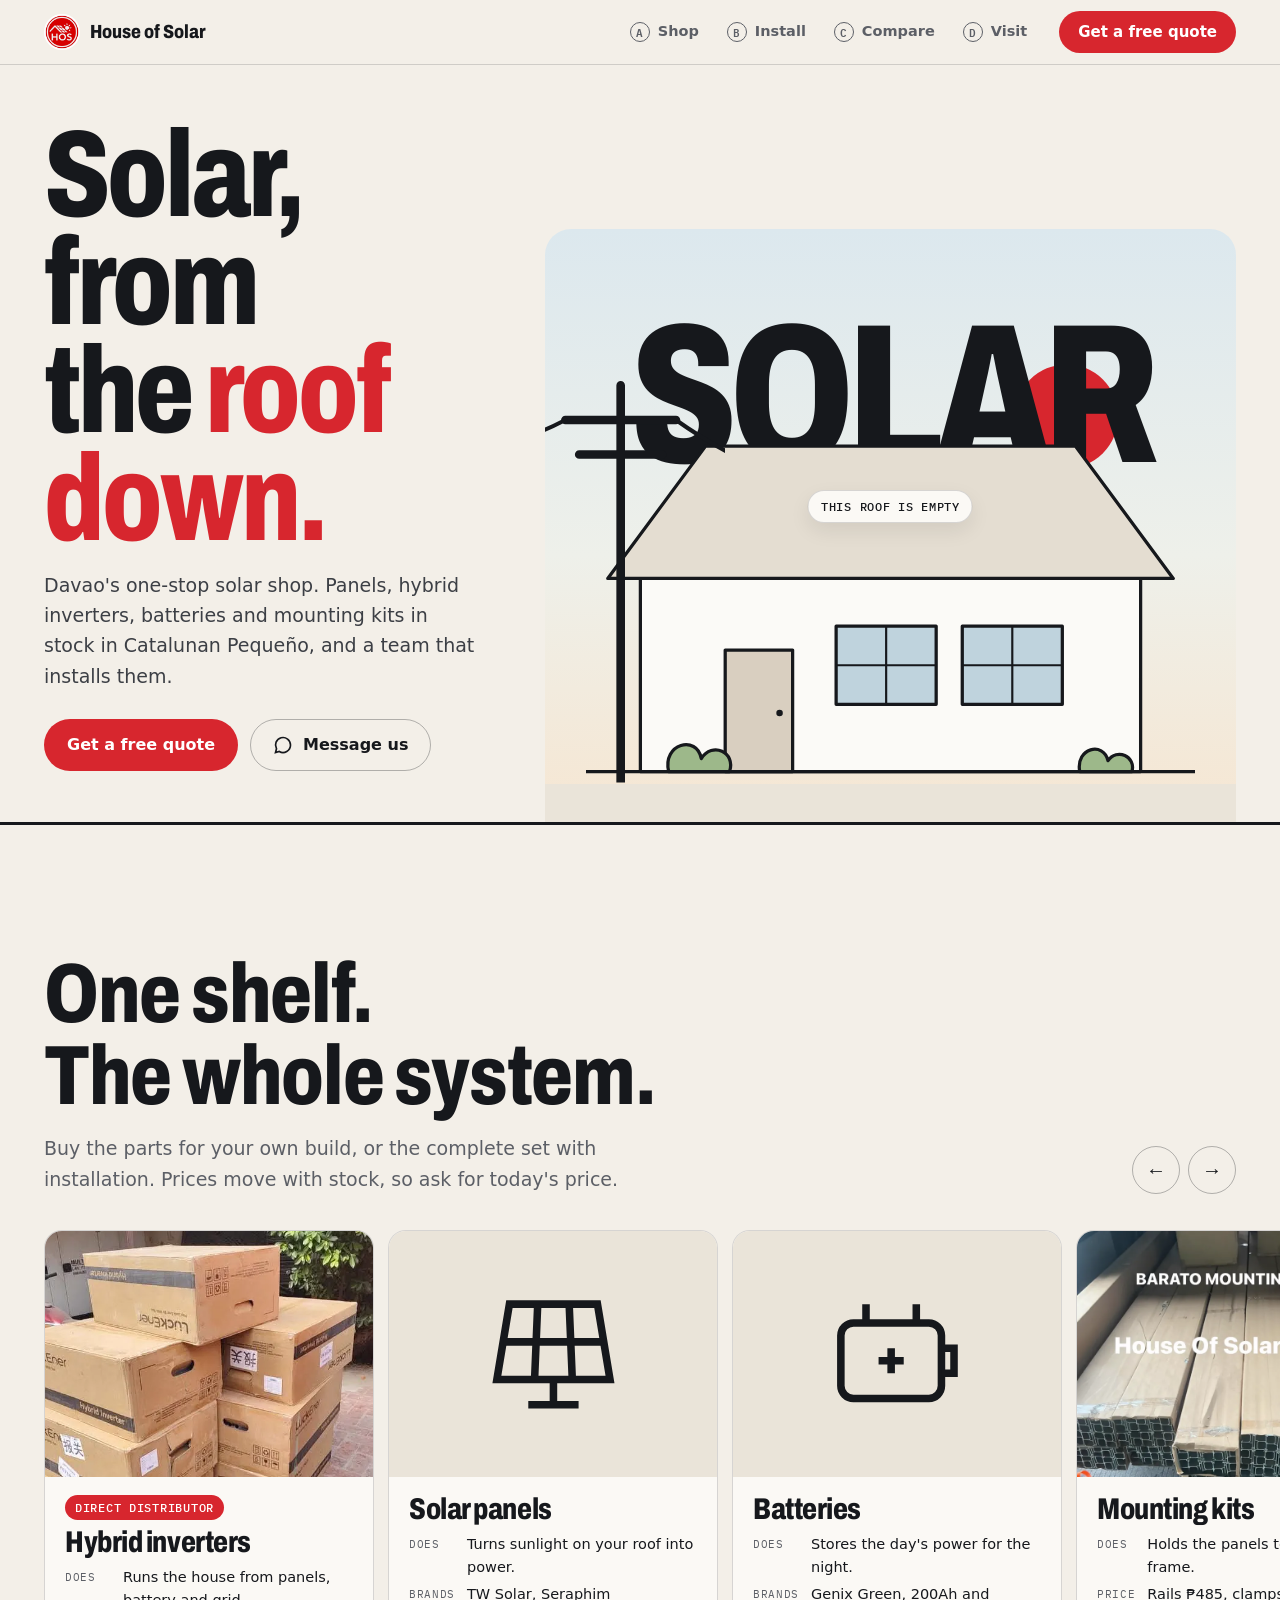
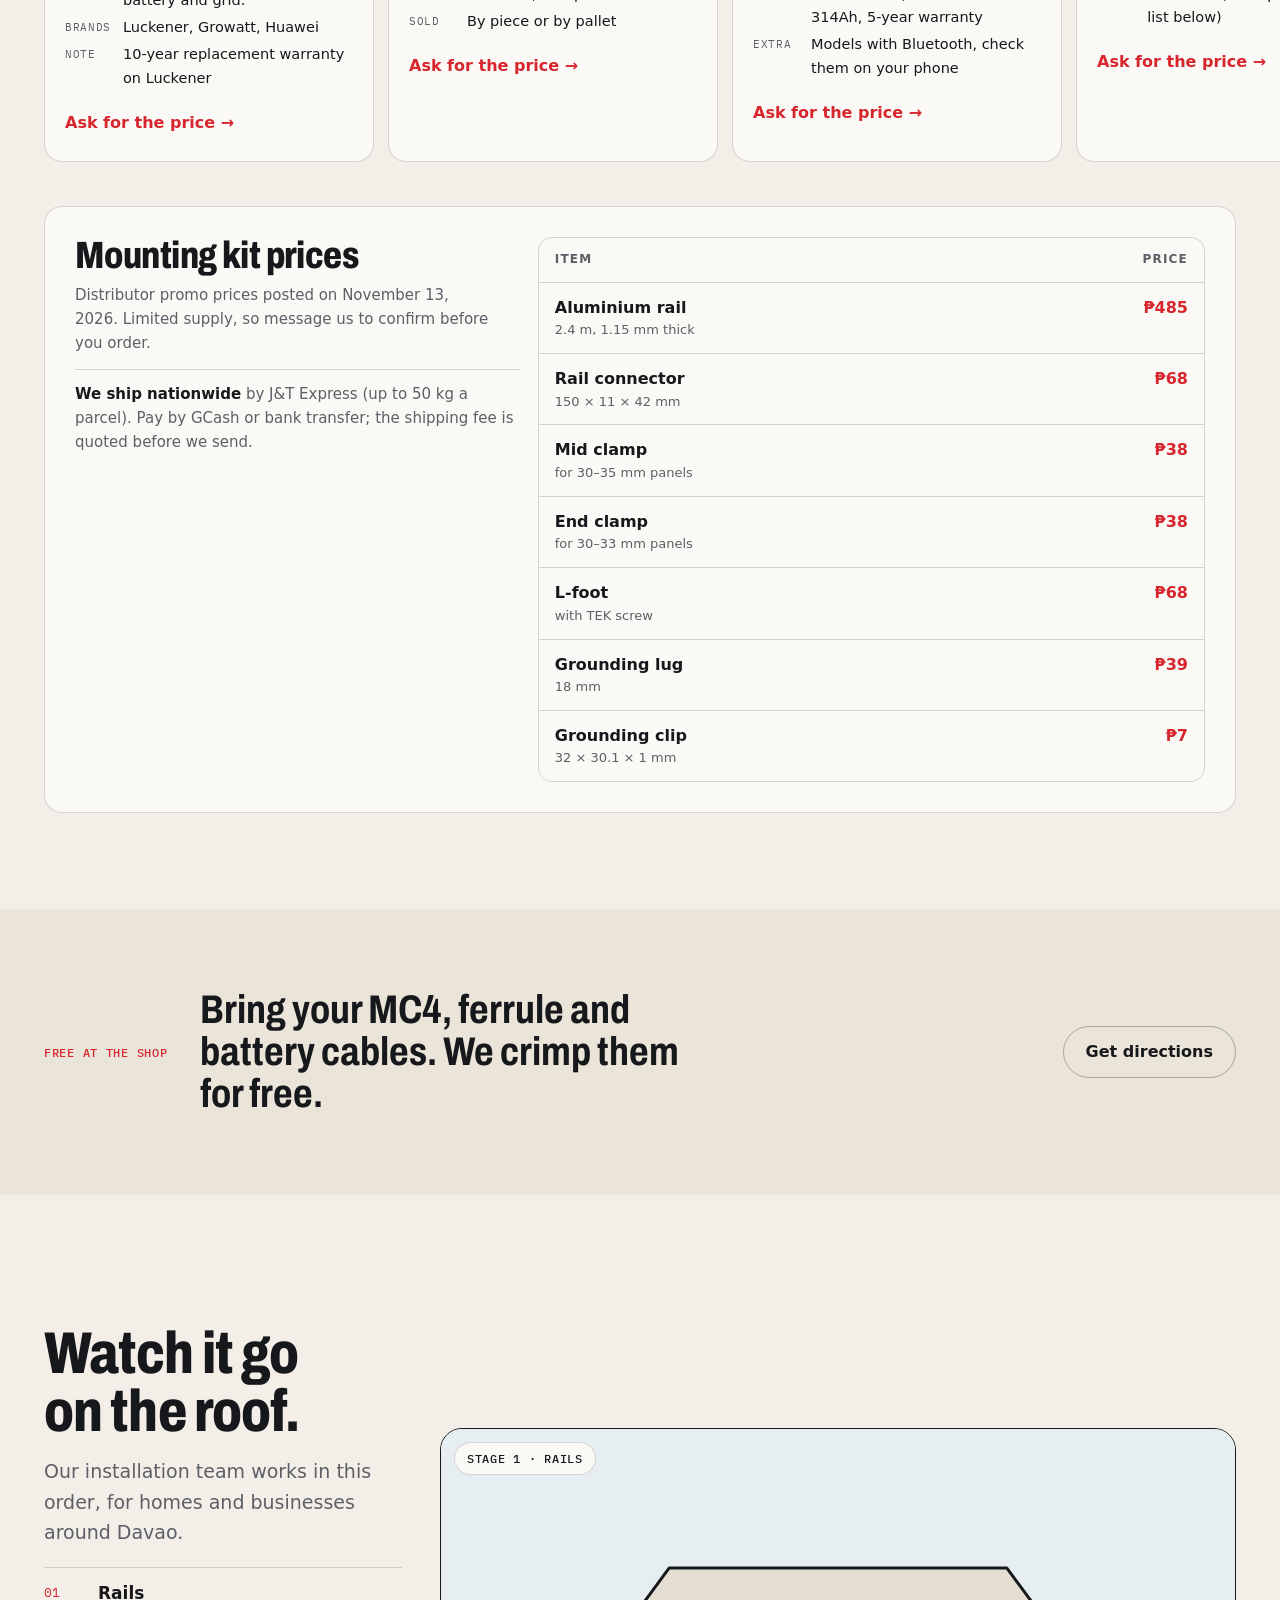
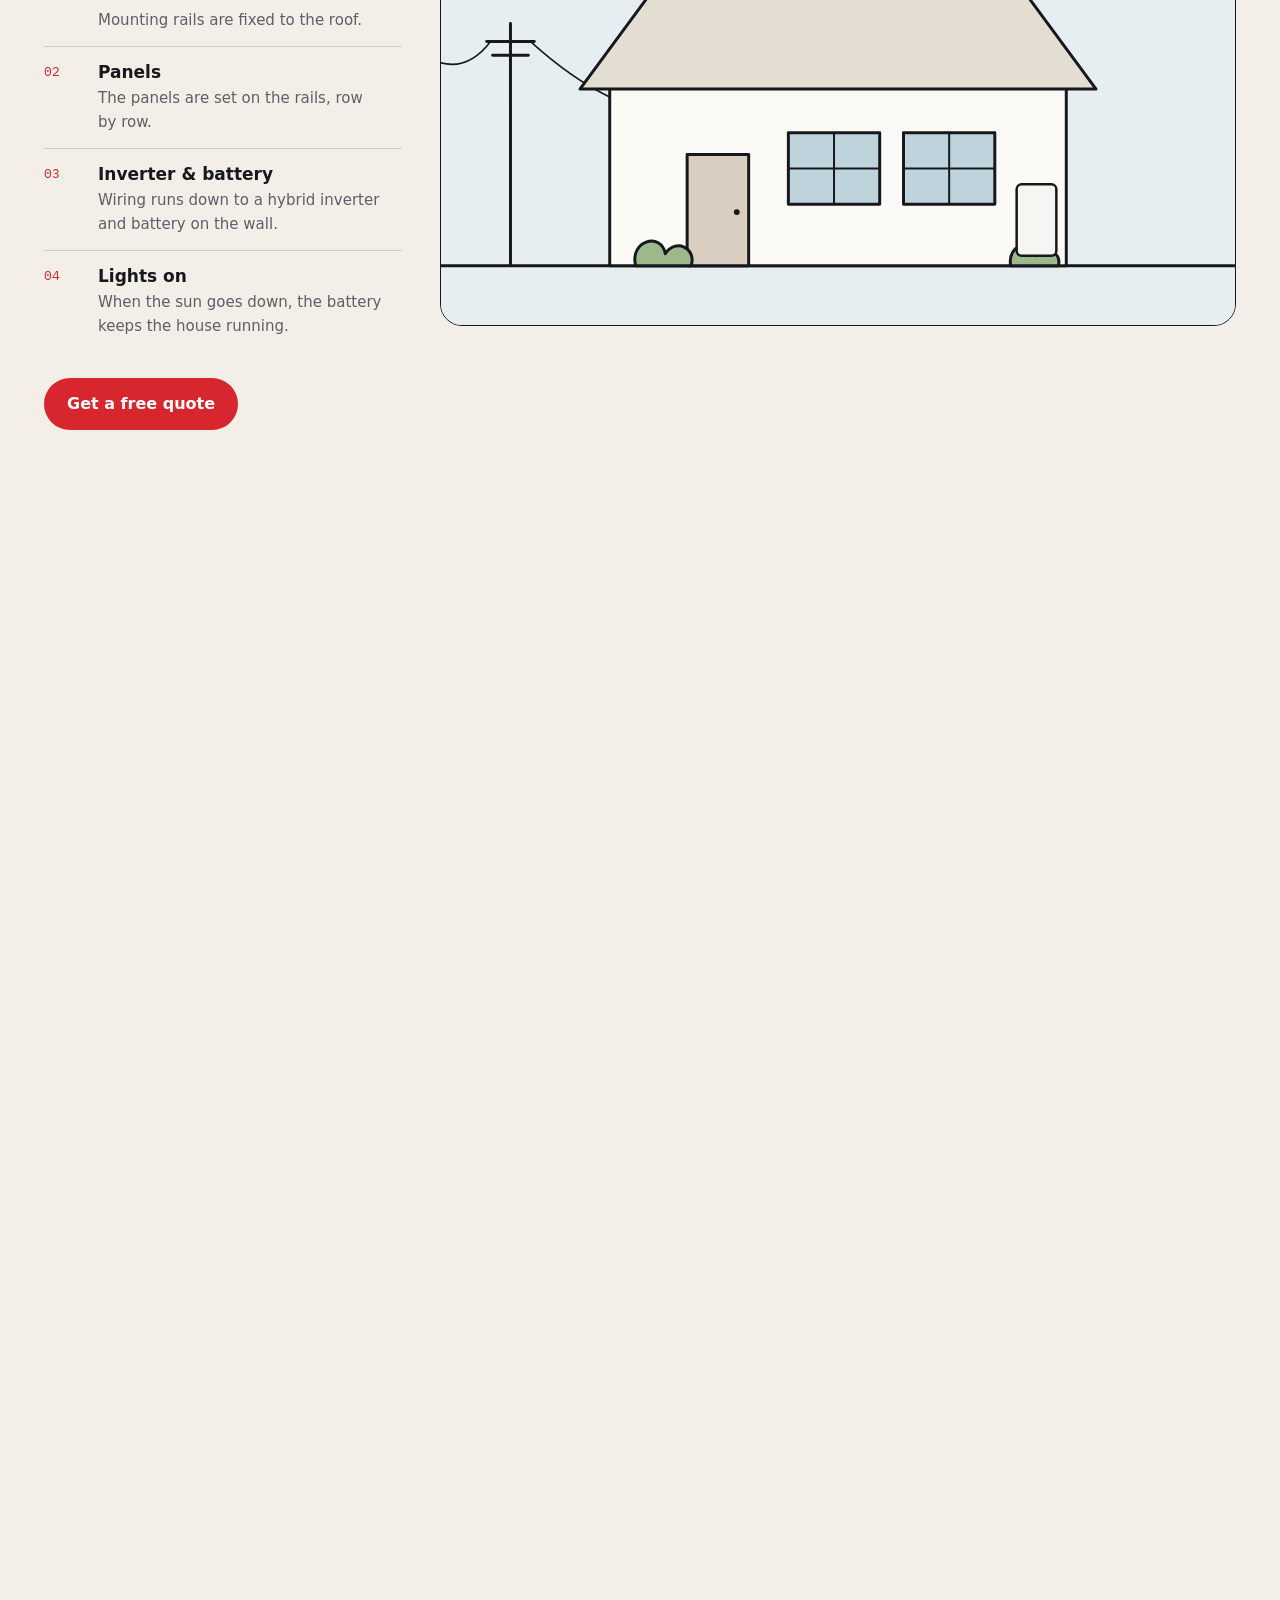
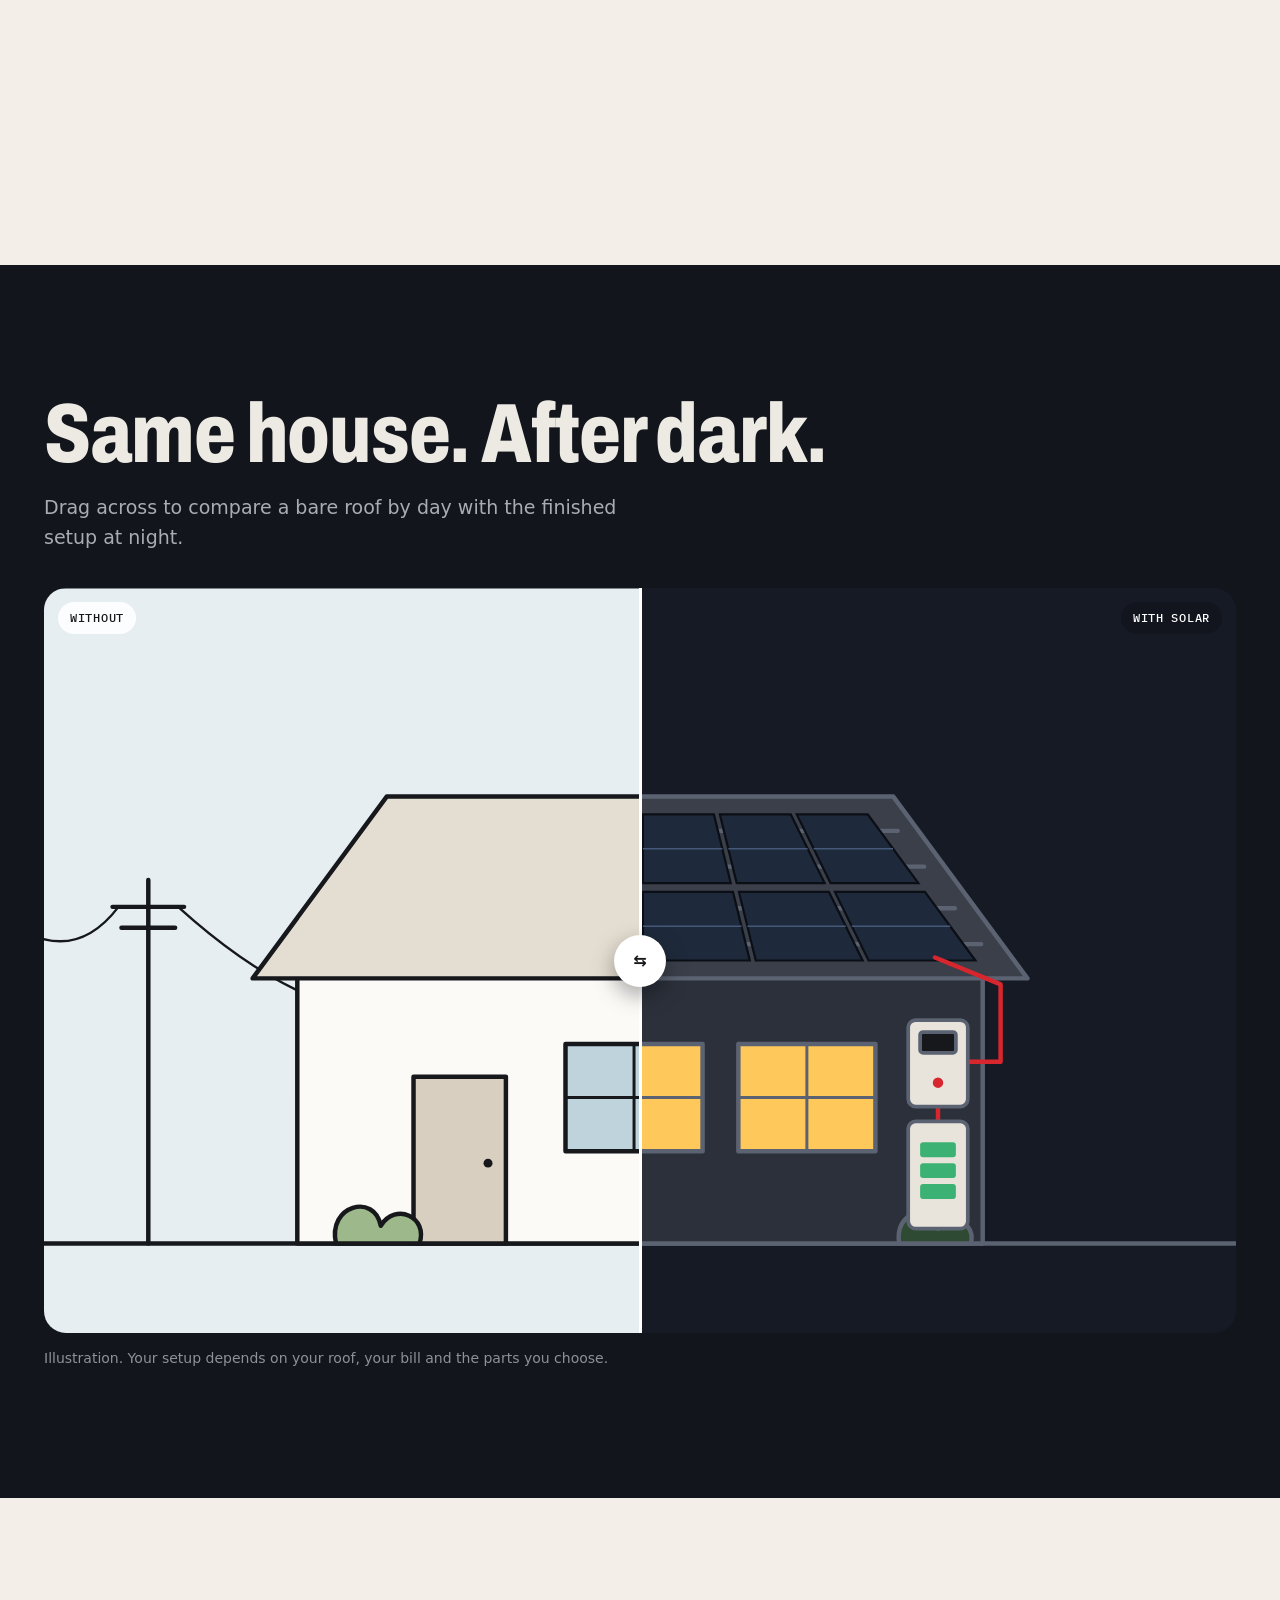
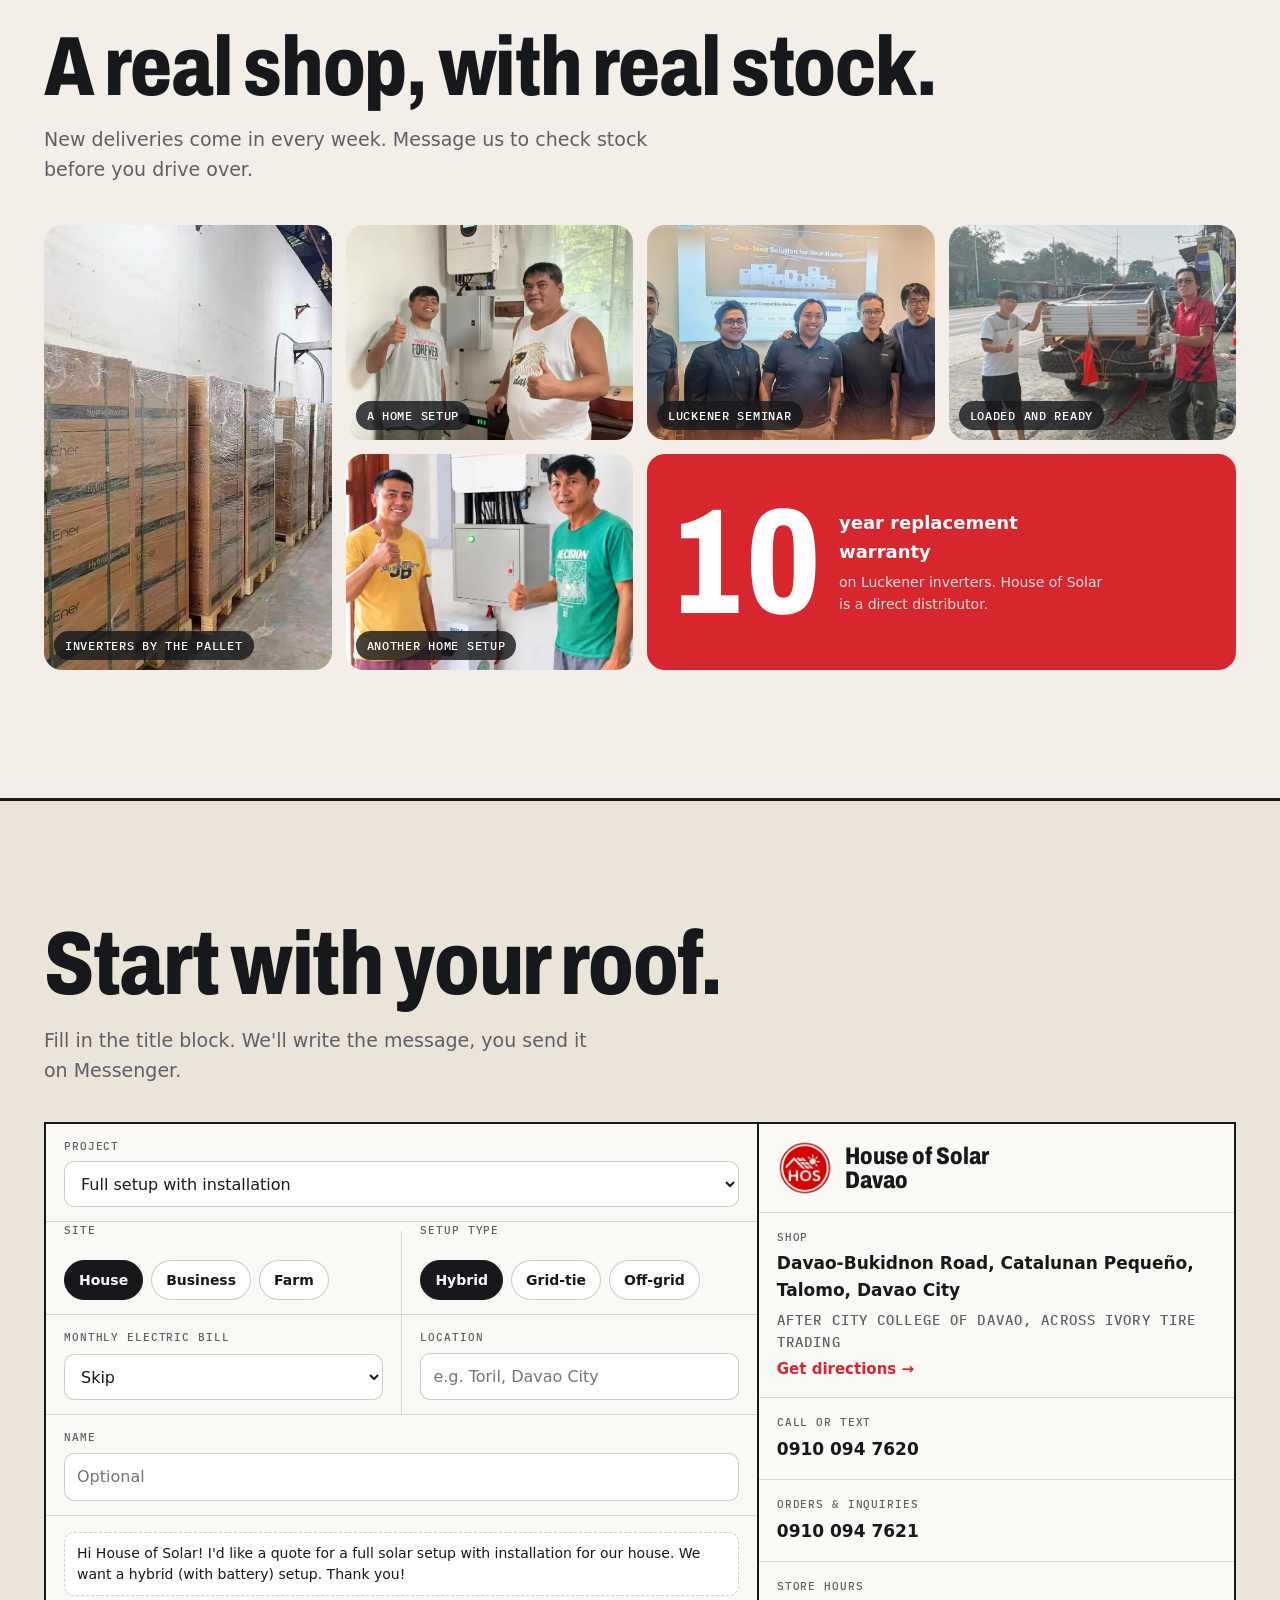
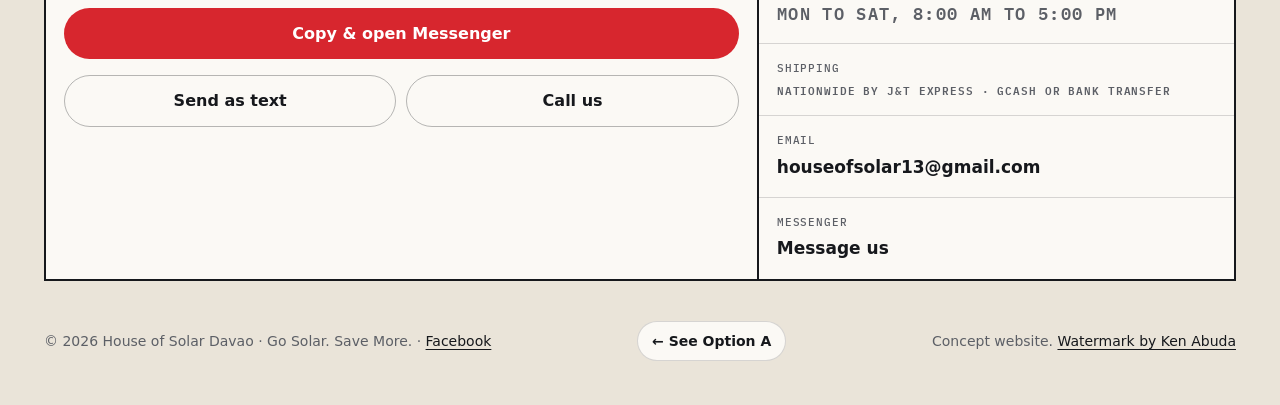
==== commit ccf7a236: "Add store hours, shipping, mounting prices, solar pumps and customer photos Co-Authored-By: Claude O" ====
--- a/v2/index.html
+++ b/v2/index.html
@@ -105,6 +105,23 @@
   .label button{margin-top:6px;justify-self:start;background:none;border:0;padding:6px 0;font:inherit;font-weight:700;color:var(--red);cursor:pointer}
   .label button::after{content:"";position:absolute;inset:0}
   .label .flag{justify-self:start;background:var(--red);color:#fff;border-radius:999px;padding:3px 10px}
+
+  .pricelist{margin-top:28px;display:grid;gap:18px;background:var(--card);border:1px solid var(--line);border-radius:var(--r);padding:24px}
+  @media (min-width:900px){.pricelist{grid-template-columns:.8fr 1.2fr;align-items:start;padding:30px}}
+  .pricelist h3{font-size:clamp(28px,3.4vw,38px)}
+  .pricelist p{color:var(--muted);font-size:15px;margin-top:8px}
+  .table-wrap{overflow-x:auto;border:1px solid var(--line);border-radius:14px}
+  .pricelist table{width:100%;border-collapse:collapse;font-variant-numeric:tabular-nums}
+  .pricelist th,.pricelist td{padding:12px 16px;text-align:left;border-bottom:1px solid var(--line);vertical-align:top}
+  .pricelist thead th{font-size:12px;letter-spacing:.1em;text-transform:uppercase;color:var(--muted)}
+  .pricelist tbody th{font-weight:700}
+  .pricelist tbody th small{display:block;font-weight:500;color:var(--muted);font-size:13px}
+  .pricelist td{text-align:right;font-weight:800;white-space:nowrap;color:var(--red)}
+  .pricelist thead th:last-child{text-align:right}
+  .pricelist tbody tr:last-child>*{border-bottom:0}
+  .pricelist{margin-top:36px}
+  .ship-line{border-top:1px solid var(--line);padding-top:12px;margin-top:14px !important}
+  .ship-line b{color:var(--ink)}
 
   /* quiet breather */
   .breather{padding-block:clamp(48px,7vw,80px);background:var(--paper-2)}
@@ -345,7 +362,7 @@
         <div class="art"><svg viewBox="0 0 24 24" fill="none" stroke="currentColor" stroke-width="1.2" aria-hidden="true"><rect x="3" y="7" width="16" height="12" rx="2"/><path d="M19 11h2v4h-2M7 4v3M15 4v3M9 13h4M11 11v4"/></svg></div>
         <div class="label">
           <h3>Batteries</h3>
-          <dl><dt>Does</dt><dd>Stores the day's power for the night.</dd><dt>Extra</dt><dd>Models with Bluetooth, check them on your phone</dd></dl>
+          <dl><dt>Does</dt><dd>Stores the day's power for the night.</dd><dt>Brands</dt><dd>Genix Green, 200Ah and 314Ah, 5-year warranty</dd><dt>Extra</dt><dd>Models with Bluetooth, check them on your phone</dd></dl>
           <button type="button" data-quote="battery">Ask for the price →</button>
         </div>
       </li>
@@ -353,8 +370,16 @@
         <div class="art"><img src="../assets/mounting-800.webp" width="800" height="600" loading="lazy" alt="Bundles of aluminium mounting rails in a van"></div>
         <div class="label">
           <h3>Mounting kits</h3>
-          <dl><dt>Does</dt><dd>Holds the panels to your roof or frame.</dd><dt>Price</dt><dd>Budget-friendly kits in stock</dd></dl>
+          <dl><dt>Does</dt><dd>Holds the panels to your roof or frame.</dd><dt>Price</dt><dd>Rails ₱485, clamps ₱38 (promo list below)</dd></dl>
           <button type="button" data-quote="mounting">Ask for the price →</button>
+        </div>
+      </li>
+      <li class="rise">
+        <div class="art"><svg viewBox="0 0 24 24" fill="none" stroke="currentColor" stroke-width="1.2" aria-hidden="true"><path d="M12 3s-5 6-5 10a5 5 0 0 0 10 0c0-4-5-10-5-10z"/><path d="M10 14a2 2 0 0 0 2 2"/></svg></div>
+        <div class="label">
+          <h3>Solar water pumps</h3>
+          <dl><dt>Does</dt><dd>Pumps water on solar power, for farms and homes.</dd><dt>Types</dt><dd>Submersible and surface</dd><dt>Warranty</dt><dd>2 years</dd></dl>
+          <button type="button" data-quote="pump">Ask for the price →</button>
         </div>
       </li>
       <li class="rise">
@@ -366,6 +391,12 @@
         </div>
       </li>
     </ul>
+    <div class="wrap">
+      <div class="pricelist rise" id="prices">
+        <div><h3>Mounting kit prices</h3><p>Distributor promo prices posted on November 13, 2026. Limited supply, so message us to confirm before you order.</p><p class="ship-line"><b>We ship nationwide</b> by J&amp;T Express (up to 50 kg a parcel). Pay by GCash or bank transfer; the shipping fee is quoted before we send.</p></div>
+        <div class="table-wrap" role="region" tabindex="0" aria-label="Mounting kit prices"><table><thead><tr><th scope="col">Item</th><th scope="col">Price</th></tr></thead><tbody><tr><th scope="row">Aluminium rail<small>2.4 m, 1.15 mm thick</small></th><td>₱485</td></tr><tr><th scope="row">Rail connector<small>150 × 11 × 42 mm</small></th><td>₱68</td></tr><tr><th scope="row">Mid clamp<small>for 30–35 mm panels</small></th><td>₱38</td></tr><tr><th scope="row">End clamp<small>for 30–33 mm panels</small></th><td>₱38</td></tr><tr><th scope="row">L-foot<small>with TEK screw</small></th><td>₱68</td></tr><tr><th scope="row">Grounding lug<small>18 mm</small></th><td>₱39</td></tr><tr><th scope="row">Grounding clip<small>32 × 30.1 × 1 mm</small></th><td>₱7</td></tr></tbody></table></div>
+      </div>
+    </div>
   </section>
 
   <section class="breather" aria-label="Free crimping">
@@ -425,6 +456,8 @@
         <figure class="tall rise"><img src="../assets/warehouse-640.webp" srcset="../assets/warehouse-640.webp 640w, ../assets/warehouse.webp 864w" sizes="(min-width:860px) 300px, 100vw" width="864" height="1080" loading="lazy" alt="Pallets of boxed Luckener hybrid inverters in the warehouse"><figcaption class="mono">Inverters by the pallet</figcaption></figure>
         <figure class="rise"><img src="../assets/install-800.webp" width="800" height="800" loading="lazy" alt="A customer gives a thumbs up beside a newly installed inverter and battery"><figcaption class="mono">A home setup</figcaption></figure>
         <figure class="rise"><img src="../assets/seminar-900.webp" width="900" height="600" loading="lazy" alt="The House of Solar team at a Luckener technical seminar"><figcaption class="mono">Luckener seminar</figcaption></figure>
+        <figure class="rise"><img src="../assets/pickup-truck-720.webp" width="720" height="720" loading="lazy" alt="A customer and staff member with solar panels strapped to a pickup truck"><figcaption class="mono">Loaded and ready</figcaption></figure>
+        <figure class="rise"><img src="../assets/install2-640.webp" width="640" height="800" loading="lazy" style="object-position:50% 25%" alt="Two smiling customers beside a wall-mounted Luckener inverter, breaker box and battery"><figcaption class="mono">Another home setup</figcaption></figure>
         <div class="warranty rise"><b id="yrs">10</b><p>year replacement warranty<small>on Luckener inverters. House of Solar is a direct distributor.</small></p></div>
       </div>
     </div>
@@ -444,6 +477,7 @@
                 <option value="inverter" data-say="a hybrid inverter">Hybrid inverter</option>
                 <option value="battery" data-say="a battery">Battery</option>
                 <option value="mounting" data-say="a mounting kit">Mounting kit</option>
+                <option value="pump" data-say="a solar water pump">Solar water pump</option>
                 <option value="cables" data-say="cables and connectors">Cables &amp; connectors</option>
                 <option value="unsure" data-say="solar (not sure yet what we need)">Not sure yet</option>
               </select>
@@ -488,9 +522,11 @@
         </div>
         <div class="tb-info">
           <div class="cell logo-cell"><img src="../assets/logo-256.webp" width="256" height="256" alt=""><b>House of Solar<br>Davao</b></div>
-          <div class="cell"><span class="mono">Shop</span><address>Davao-Bukidnon Road, Catalunan Pequeño, Talomo, Davao City</address><a class="v" href="https://maps.app.goo.gl/4SUnkpNkTWq9NX2J6" target="_blank" rel="noopener" style="color:var(--red);font-size:15px">Get directions →</a></div>
+          <div class="cell"><span class="mono">Shop</span><address>Davao-Bukidnon Road, Catalunan Pequeño, Talomo, Davao City</address><span style="color:var(--muted);font-size:14px">After City College of Davao, across Ivory Tire Trading</span><a class="v" href="https://maps.app.goo.gl/4SUnkpNkTWq9NX2J6" target="_blank" rel="noopener" style="color:var(--red);font-size:15px">Get directions →</a></div>
           <div class="cell"><span class="mono">Call or text</span><a class="v" href="tel:+639100947620">0910 094 7620</a></div>
-          <div class="cell"><span class="mono">Products, service &amp; reservation</span><a class="v" href="tel:+639100947621">0910 094 7621</a></div>
+          <div class="cell"><span class="mono">Orders &amp; inquiries</span><a class="v" href="tel:+639100947621">0910 094 7621</a></div>
+          <div class="cell"><span class="mono">Store hours</span><span style="font-size:17px;font-weight:600">Mon to Sat, 8:00 AM to 5:00 PM</span></div>
+          <div class="cell"><span class="mono">Shipping</span><span style="font-weight:600">Nationwide by J&amp;T Express · GCash or bank transfer</span></div>
           <div class="cell"><span class="mono">Email</span><a class="v" href="mailto:houseofsolar13@gmail.com">houseofsolar13@gmail.com</a></div>
           <div class="cell"><span class="mono">Messenger</span><a class="v" href="https://m.me/houseofsolardavao" target="_blank" rel="noopener">Message us</a></div>
         </div>
@@ -498,7 +534,7 @@
     </div>
     <footer>
       <div class="wrap">
-        <span>© <span id="yr">2026</span> House of Solar Davao · <a href="https://www.facebook.com/houseofsolardavao/" target="_blank" rel="noopener">Facebook</a></span>
+        <span>© <span id="yr">2026</span> House of Solar Davao · Go Solar. Save More. · <a href="https://www.facebook.com/houseofsolardavao/" target="_blank" rel="noopener">Facebook</a></span>
         <a class="optlink" href="../">← See Option A</a>
         <span>Concept website. <a href="https://kendamin.github.io/" target="_blank" rel="noopener">Watermark by Ken Abuda</a></span>
       </div>
@@ -528,6 +564,7 @@
           <option value="inverter" data-say="a hybrid inverter">Hybrid inverter</option>
           <option value="battery" data-say="a battery">Battery</option>
           <option value="mounting" data-say="a mounting kit">Mounting kit</option>
+          <option value="pump" data-say="a solar water pump">Solar water pump</option>
           <option value="cables" data-say="cables and connectors">Cables &amp; connectors</option>
           <option value="unsure" data-say="solar (not sure yet what we need)">Not sure yet</option>
         </select>
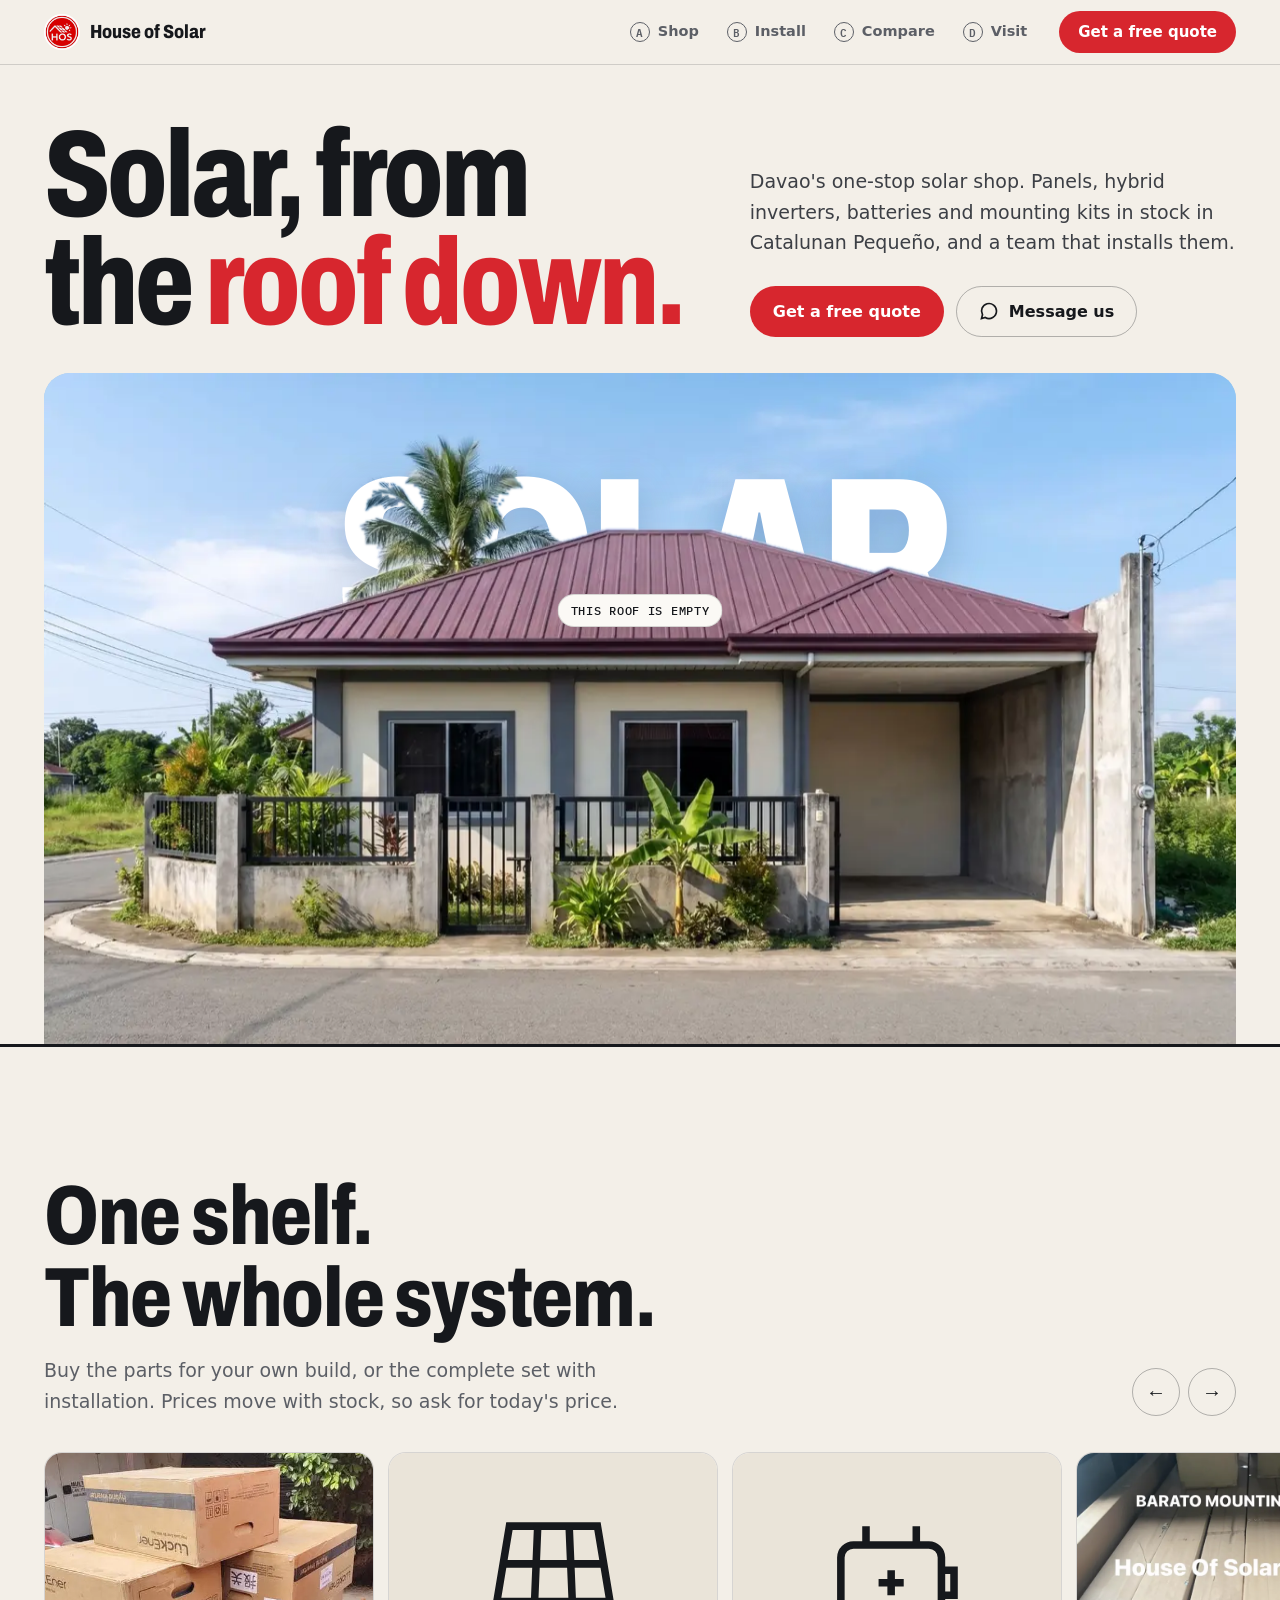
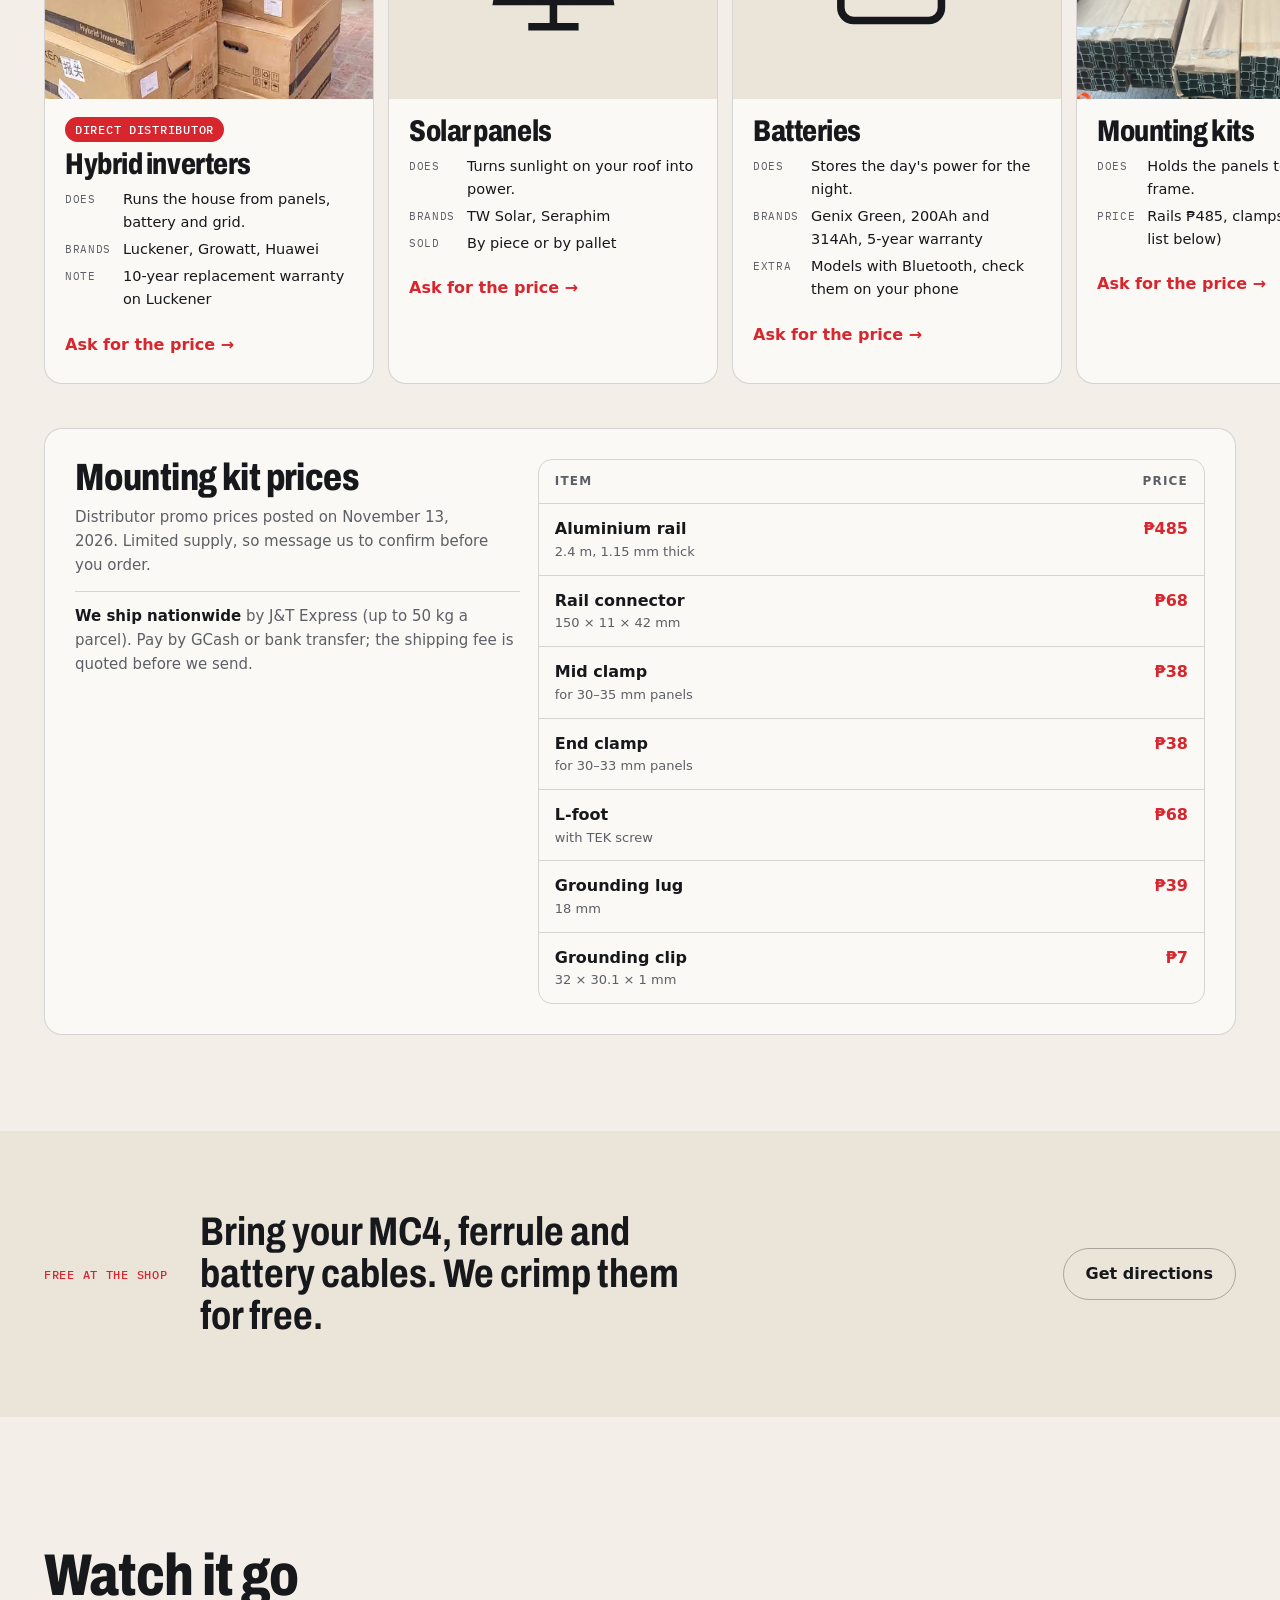
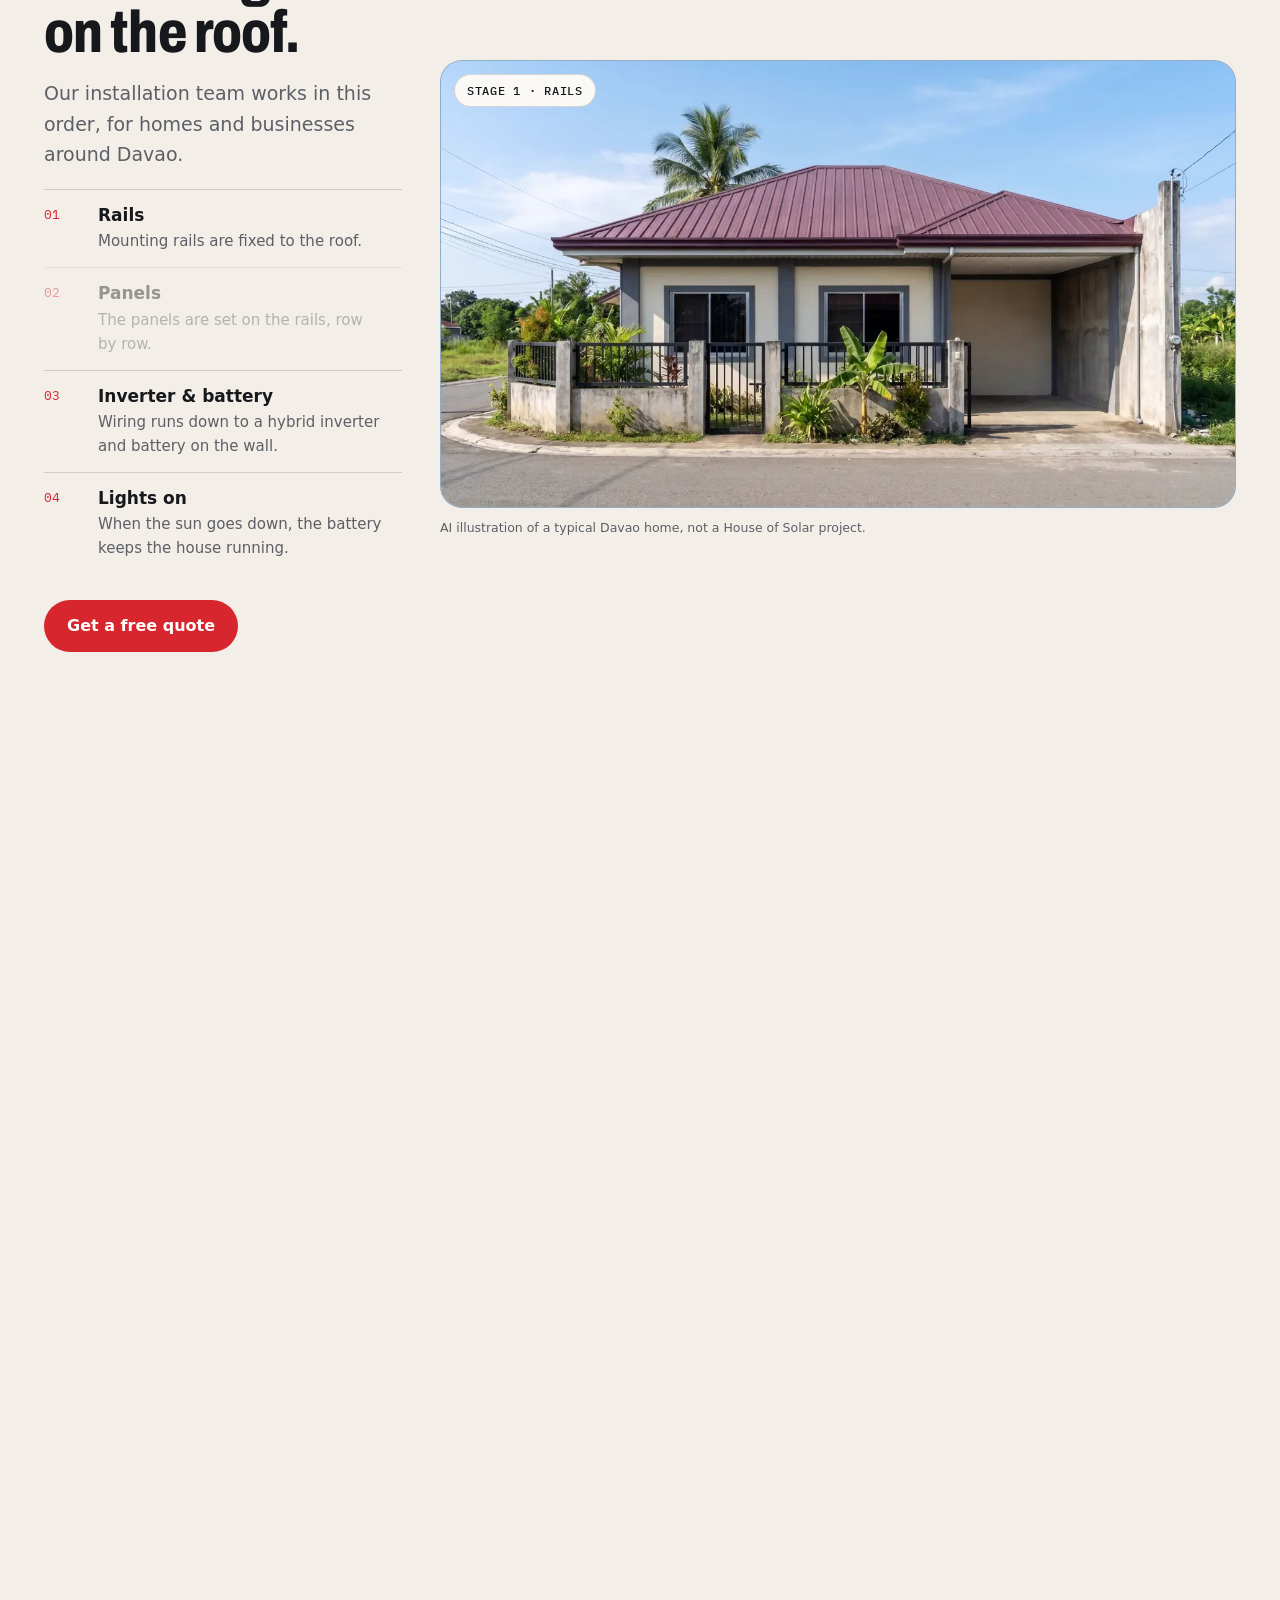
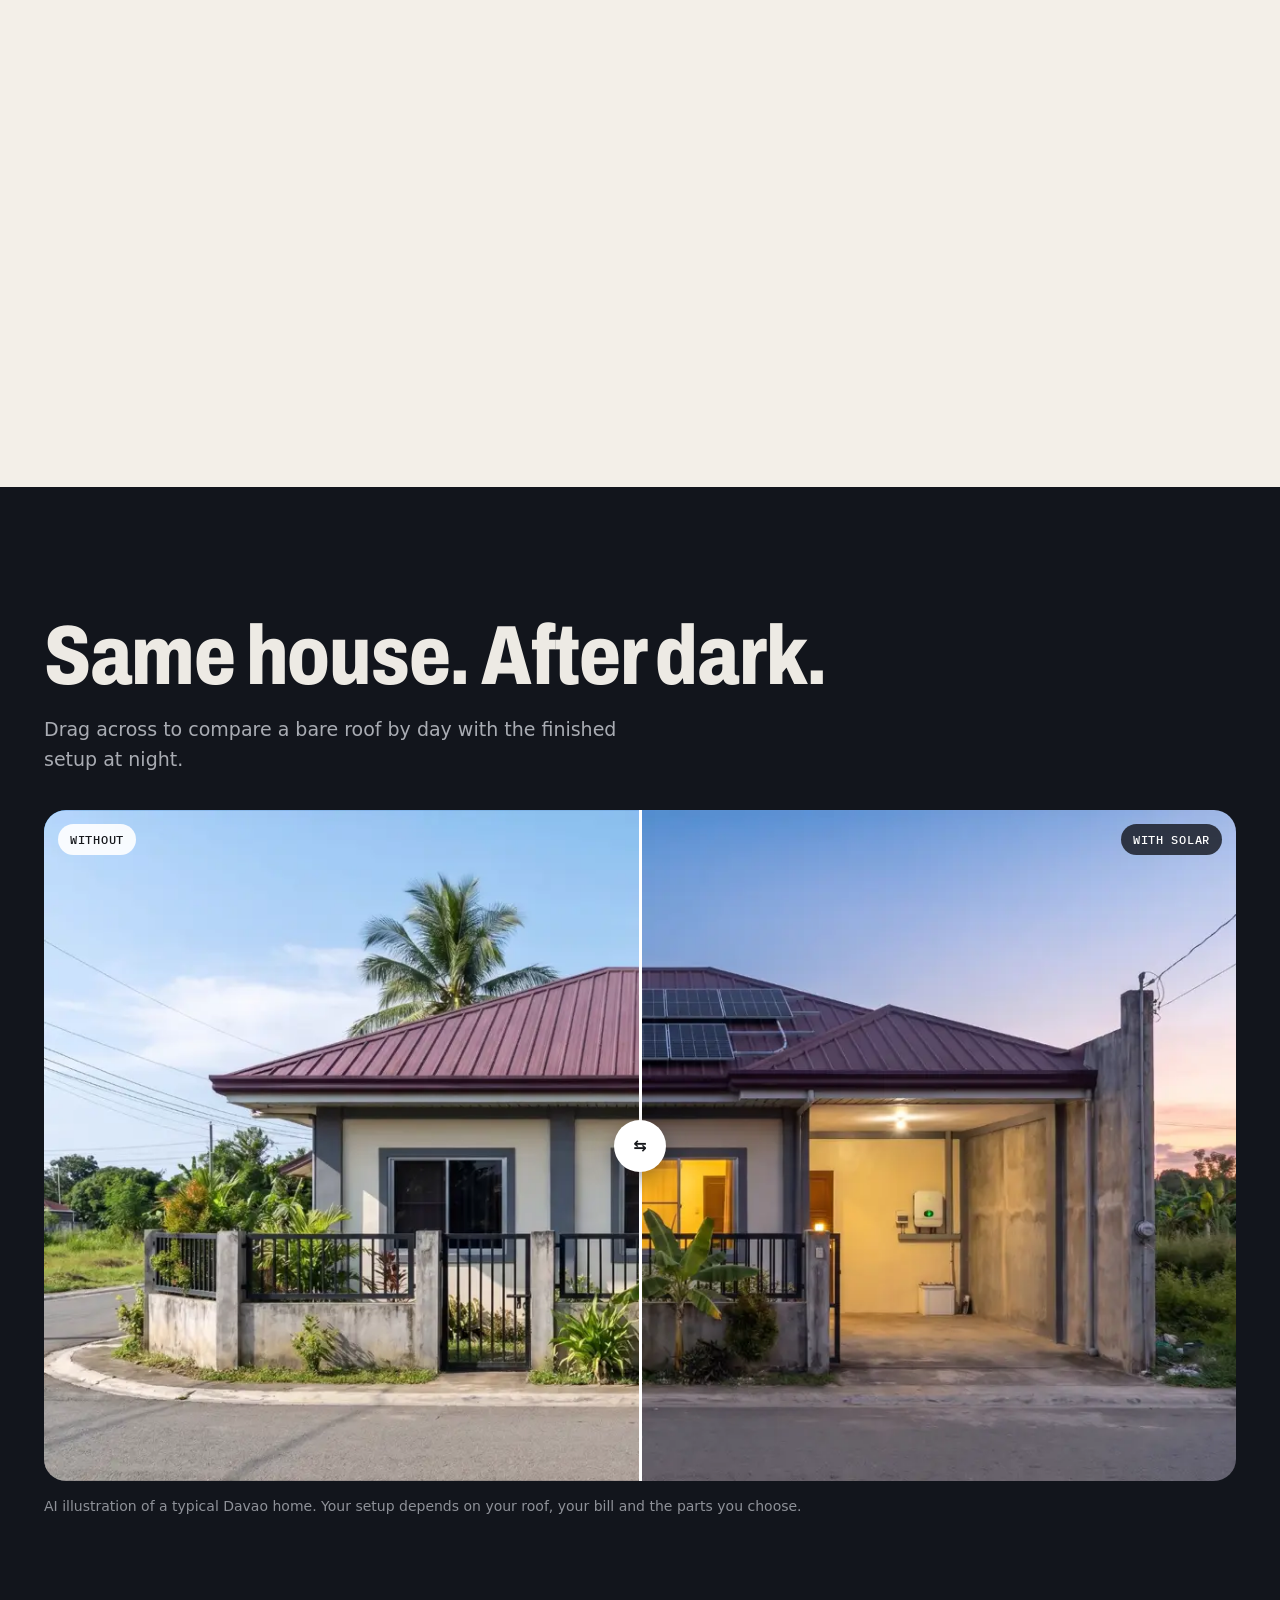
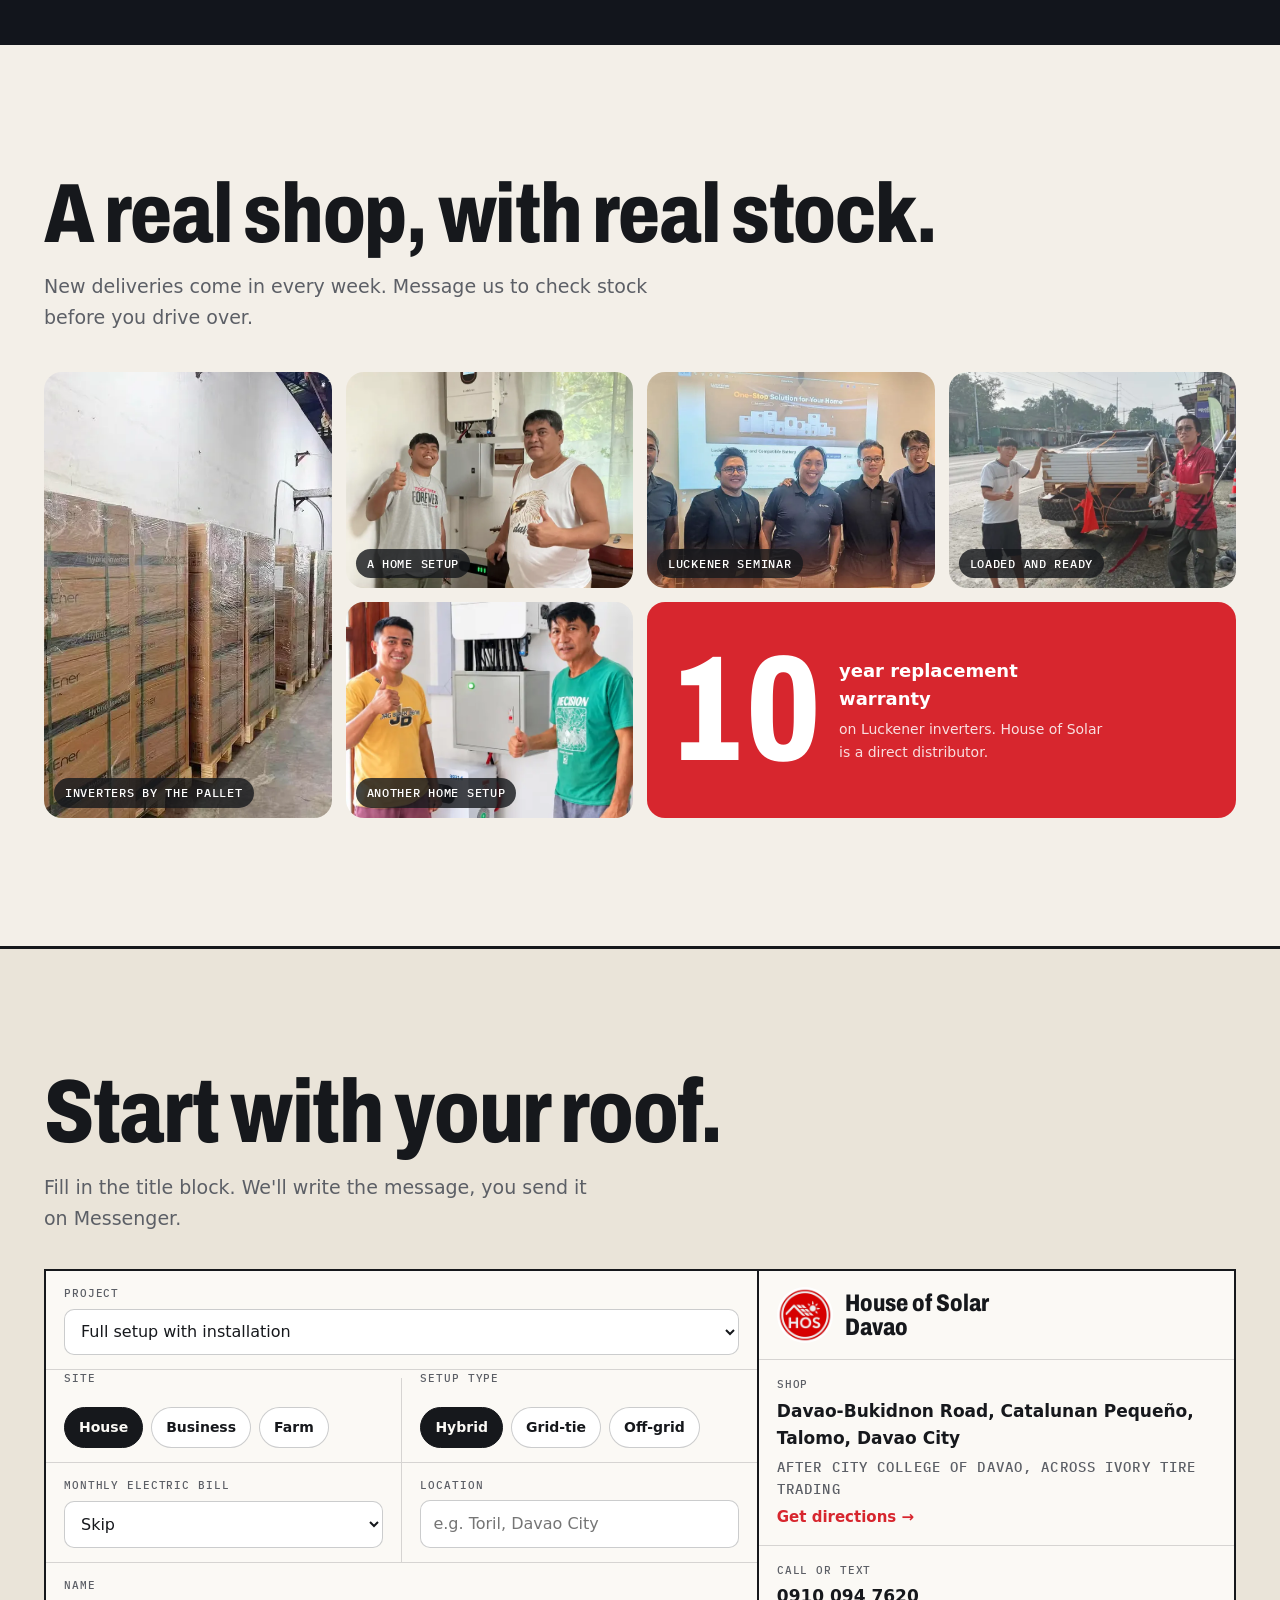
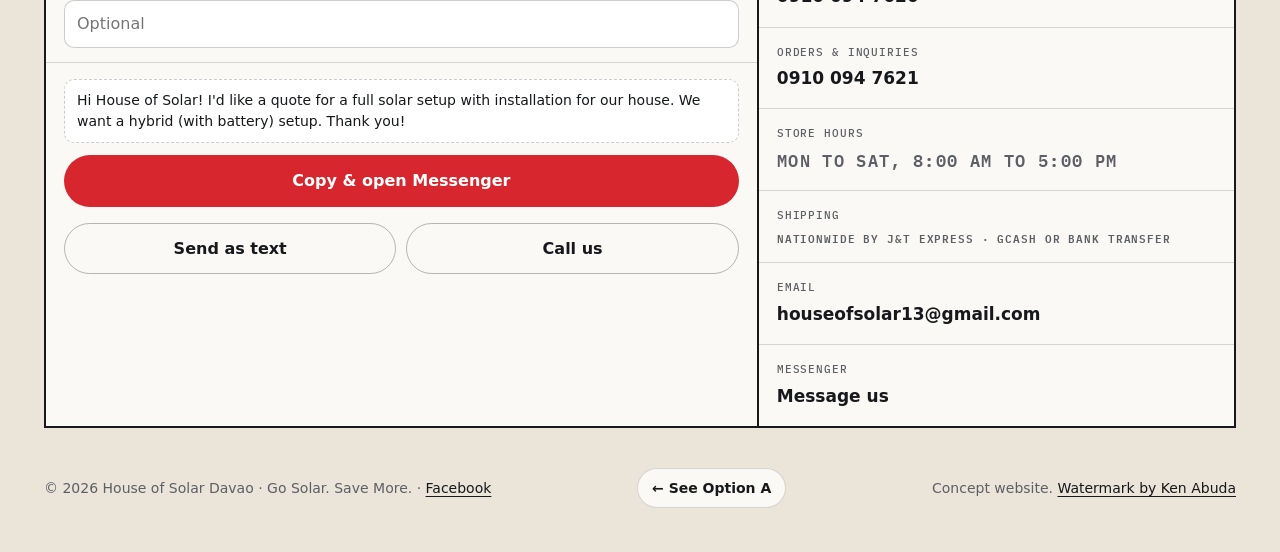
==== commit 88959919: "Option B: photoreal Flow stages, sky-cutout hero, scroll-scrubbed dusk clip Co-Authored-By: Claude O" ====
--- a/v2/index.html
+++ b/v2/index.html
@@ -9,6 +9,7 @@
 <meta name="theme-color" content="#F3EFE8">
 <link rel="icon" href="../assets/favicon.png" type="image/png">
 <link rel="apple-touch-icon" href="../assets/apple-touch-icon.png">
+<link rel="preload" as="image" href="assets/stage1-800.webp" imagesrcset="assets/stage1-800.webp 800w, assets/stage1-1280.webp 1280w" imagesizes="(min-width:1240px) 1240px, 100vw" fetchpriority="high">
 <link rel="preconnect" href="https://fonts.googleapis.com">
 <link rel="preconnect" href="https://fonts.gstatic.com" crossorigin>
 <link href="https://fonts.googleapis.com/css2?family=Archivo:wdth,wght@75..100,500..800&family=IBM+Plex+Mono:wght@500&display=swap" rel="stylesheet">
@@ -61,27 +62,24 @@
   .strip .btn{min-height:42px;padding:8px 18px;font-size:15px}
   @media (min-width:960px){.sheets{display:flex}}
 
-  /* hero: four planes. sky plate, sun, the giant word, the house (occludes the word), front power line */
+  /* hero: three planes from one AI photo. sky plate, the giant word, the house cut out of the sky (occludes the word) */
   .hero{padding-block:clamp(28px,5vw,56px) 0}
-  .hero-grid{display:grid;gap:20px;align-items:end}
-  @media (min-width:960px){.hero-grid{grid-template-columns:.8fr 1.2fr;gap:40px}}
+  .hero-grid{display:grid;gap:clamp(22px,3vw,36px)}
+  .hero-copy{display:grid;gap:16px}
+  @media (min-width:960px){.hero-copy{grid-template-columns:1.15fr .85fr;gap:48px;align-items:end}}
   .hero h1{font-size:clamp(54px,9.6vw,128px);font-stretch:75%;line-height:.88;letter-spacing:-.025em}
   .hero h1 span{color:var(--red)}
-  .hero .lead{color:#3C3F45}
-  .hero-copy{padding-bottom:clamp(8px,4vw,56px)}
-  .scene{position:relative;aspect-ratio:6/5;border-radius:26px 26px 0 0;overflow:hidden;isolation:isolate;--hp:0;--mx:0;--my:0}
-  @media (min-width:960px){.scene{aspect-ratio:7/6}}
-  .scene > *{position:absolute;pointer-events:none}
-  .plate{inset:0;background:linear-gradient(180deg,#DCE8EE 0%,#EEF0EA 55%,#F6E6D2 100%)}
-  .sun-disc{width:15%;aspect-ratio:1;border-radius:50%;background:var(--red);left:68%;top:16%;transform:translate3d(calc(var(--mx)*-6px),calc(var(--hp)*90px + var(--my)*-4px),0)}
-  .word{left:-2%;right:-2%;top:17%;text-align:center;font-family:var(--display);font-weight:800;font-stretch:75%;font-size:clamp(96px,23vw,330px);line-height:.8;letter-spacing:-.04em;color:var(--ink);transform:translate3d(calc(var(--mx)*-10px),calc(var(--hp)*-30px),0)}
-  @media (min-width:960px){.word{font-size:clamp(120px,15.5vw,300px)}}
-  .subject{left:6%;right:6%;bottom:6%;transform:translate3d(calc(var(--mx)*8px),calc(var(--hp)*-8px),0)}
-  .subject img{width:100%}
-  .ground{left:0;right:0;bottom:0;height:calc(6% + 2px);background:var(--paper-2)}
-  .fore{left:-4%;bottom:0;width:30%;transform:translate3d(calc(var(--mx)*18px),calc(var(--hp)*-70px),0)}
-  .fore svg{width:100%;height:auto}
-  .tag-roof{left:50%;top:44%;transform:translate(-50%,0);background:var(--card);border:1px solid var(--line);border-radius:999px;padding:6px 12px;white-space:nowrap;box-shadow:0 8px 20px rgba(0,0,0,.08)}
+  .hero .lead{color:#3C3F45;margin-top:0}
+  .scene{position:relative;aspect-ratio:3/2;border-radius:26px 26px 0 0;overflow:hidden;isolation:isolate;container-type:inline-size;background:#A9CBE6;--hp:0;--mx:0;--my:0}
+  @media (min-width:760px){.scene{aspect-ratio:16/9}}
+  .scene > div{position:absolute;inset:0;pointer-events:none}
+  .scene picture,.scene img{display:block;width:100%;height:100%}
+  .scene img{object-fit:cover;object-position:54% 50%}
+  .word{display:flex;justify-content:center;align-items:flex-start;padding-top:2.5%;font-family:var(--display);font-weight:800;font-stretch:75%;font-size:21cqi;line-height:.8;letter-spacing:-.04em;color:#fff;text-shadow:0 10px 40px rgba(30,70,120,.25);transform:translate3d(calc(var(--mx)*-14px),calc(var(--hp)*18cqi),0)}
+  @media (min-width:760px){.word{font-size:19.5cqi;padding-top:2%}}
+  .cut{transform:translate3d(calc(var(--mx)*4px),0,0)}
+  .tag-roof{position:absolute;left:50%;top:41%;transform:translate(-50%,0);background:var(--card);border:1px solid var(--line);border-radius:999px;padding:6px 12px;white-space:nowrap;box-shadow:0 8px 20px rgba(0,0,0,.12)}
+  @media (min-width:760px){.tag-roof{top:33%}}
 
   /* shop rail */
   .shop{padding-block:clamp(72px,10vw,128px) clamp(56px,8vw,96px);border-top:3px solid var(--ink)}
@@ -136,16 +134,12 @@
   .stage .wrap{display:grid;gap:clamp(18px,3vw,48px);align-items:center}
   @media (min-width:960px){.stage .wrap{grid-template-columns:.62fr 1.38fr}}
   .stage-fig{margin:0;position:relative}
-  .stage-svg{width:100%;height:auto;display:block;border-radius:22px;border:1px solid var(--line);
-    --sky:#E6EEF2;--wall:#FBFAF7;--roof:#E4DDD1;--door:#D9CFC0;--win:#BFD3DD;--shrub:#9DB88A;--line:#16181C}
-  .stage-svg .sky{fill:var(--sky)} .stage-svg .sun circle{fill:var(--red)}
-  .stage-svg .wall{fill:var(--wall)} .stage-svg .roof{fill:var(--roof)} .stage-svg .doorf{fill:var(--door)}
-  .stage-svg .win{fill:var(--win)} .stage-svg .shrub{fill:var(--shrub)}
-  .stage-svg .house,.stage-svg .grid,.stage-svg .rails,.stage-svg .inv,.stage-svg .bat{stroke:var(--line)}
-  .stage-svg .pv polygon{fill:#1E2A3B} .stage-svg .pv path{stroke:#45597A;stroke-width:1}
-  .stage-svg .lvl rect{fill:#3BB273}
-  .stage-svg .wire{stroke-dasharray:1;stroke-dashoffset:0}
-  .stage-svg .sun{transform:translate(690px,92px)}
+  .stack{position:relative;aspect-ratio:16/9;border-radius:22px;overflow:hidden;border:1px solid var(--line);background:#A9CBE6;transition:border-color .3s}
+  .stack-inner{position:absolute;inset:0;transform-origin:73% 64%}
+  .stack-inner > *{position:absolute;inset:0;width:100%;height:100%;object-fit:cover;display:block}
+  .stack .s{opacity:0}
+  .stack .s1{opacity:1}
+  .ai-note{margin:10px 0 0;font-size:12.5px;color:var(--muted)}
   .stage-cap{position:absolute;left:14px;top:14px;color:var(--ink);background:var(--card);border:1px solid var(--line);border-radius:999px;padding:6px 12px}
   .stage h2{font-size:clamp(34px,4.6vw,64px)}
   .steps{list-style:none;margin:20px 0 0;padding:0;display:grid;gap:2px;counter-reset:s}
@@ -158,7 +152,8 @@
   .stage.dusk{background:var(--night);color:#EDEAE4}
   .stage.dusk .steps p,.stage.dusk .lead{color:#A9ACB3}
   .stage.dusk .steps li{border-color:rgba(255,255,255,.14)}
-  .stage.dusk .stage-svg{border-color:rgba(255,255,255,.14)}
+  .stage.dusk .stack{border-color:rgba(255,255,255,.14)}
+  .stage.dusk .ai-note{color:#8E9198}
   @media (max-width:959px){
     .install{height:380svh}
     .stage{padding-top:76px;align-content:start}
@@ -178,7 +173,7 @@
   .cmp-head{display:grid;gap:12px}
   @media (min-width:900px){.cmp-head{grid-template-columns:1fr auto;align-items:end}}
   .cmp{position:relative;margin-top:36px;border-radius:22px;overflow:hidden;--x:50%;touch-action:pan-y}
-  .cmp img{width:100%;aspect-ratio:8/5;object-fit:cover}
+  .cmp img{width:100%;aspect-ratio:16/9;object-fit:cover}
   .cmp .before{position:absolute;inset:0;clip-path:inset(0 calc(100% - var(--x)) 0 0)}
   .cmp .before img{height:100%}
   .cmp .bar{position:absolute;top:0;bottom:0;left:var(--x);width:3px;margin-left:-1.5px;background:#fff;pointer-events:none}
@@ -314,20 +309,19 @@
     <div class="wrap hero-grid">
       <div class="hero-copy">
         <h1>Solar, from the <span>roof down.</span></h1>
-        <p class="lead">Davao's one-stop solar shop. Panels, hybrid inverters, batteries and mounting kits in stock in Catalunan Pequeño, and a team that installs them.</p>
-        <div class="cta-row">
-          <button class="btn btn-red" type="button" data-quote>Get a free quote</button>
-          <a class="btn btn-ghost" href="https://m.me/houseofsolardavao" target="_blank" rel="noopener"><svg viewBox="0 0 24 24" fill="none" stroke="currentColor" stroke-width="2" aria-hidden="true"><path d="M21 12a9 9 0 0 1-13.5 7.8L3 21l1.2-4.5A9 9 0 1 1 21 12z"/></svg>Message us</a>
+        <div>
+          <p class="lead">Davao's one-stop solar shop. Panels, hybrid inverters, batteries and mounting kits in stock in Catalunan Pequeño, and a team that installs them.</p>
+          <div class="cta-row">
+            <button class="btn btn-red" type="button" data-quote>Get a free quote</button>
+            <a class="btn btn-ghost" href="https://m.me/houseofsolardavao" target="_blank" rel="noopener"><svg viewBox="0 0 24 24" fill="none" stroke="currentColor" stroke-width="2" aria-hidden="true"><path d="M21 12a9 9 0 0 1-13.5 7.8L3 21l1.2-4.5A9 9 0 1 1 21 12z"/></svg>Message us</a>
+          </div>
         </div>
       </div>
       <div class="scene" id="scene" aria-hidden="true">
-        <div class="plate"></div>
-        <div class="sun-disc"></div>
+        <div class="plate"><img src="assets/stage1-800.webp" srcset="assets/stage1-800.webp 800w, assets/stage1-1280.webp 1280w" sizes="(min-width:1240px) 1240px, 100vw" width="1280" height="720" alt="" fetchpriority="high"></div>
         <div class="word">SOLAR</div>
-        <div class="ground"></div>
-        <div class="subject"><img src="assets/house-hero.svg" width="560" height="330" alt="" fetchpriority="high"></div>
+        <div class="cut"><img src="assets/house-cut-800.webp" srcset="assets/house-cut-800.webp 800w, assets/house-cut-1280.webp 1280w" sizes="(min-width:1240px) 1240px, 100vw" width="1280" height="720" alt=""></div>
         <span class="tag-roof mono">This roof is empty</span>
-        <div class="fore"><svg viewBox="0 0 120 260" fill="none" stroke="#16181C" stroke-width="5" stroke-linecap="round"><path d="M60 260V30M28 50h64M36 70h48"/><path d="M28 50Q-10 70-40 64M92 50Q140 84 190 92" stroke-width="2.4"/></svg></div>
       </div>
     </div>
   </section>
@@ -422,8 +416,15 @@
           <div class="cta-row"><button class="btn btn-red" type="button" data-quote="setup">Get a free quote</button></div>
         </div>
         <figure class="stage-fig">
-          <svg class="stage-svg" viewBox="0 0 800 500" role="img" aria-labelledby="stage-t"><title id="stage-t">Drawing of a house: solar rails and panels go on the roof, a wire runs to an inverter and battery on the wall, and at dusk the windows light up</title><rect class="sky" width="800" height="500"/><g class="sun"><circle cx="0" cy="0" r="26"/></g><g class="grid" fill="none" stroke="#16181C" stroke-width="3" stroke-linecap="round"><path d="M70 440V196M46 214h48M52 228h36"/><path class="cable" d="M-10 232Q24 248 50 214M90 214Q132 252 170 270" stroke-width="1.6"/></g><g class="house" stroke="#16181C" stroke-width="3" stroke-linejoin="round"><path class="ground" d="M0 440H800" fill="none"/><rect class="wall" x="170" y="256" width="460" height="184"/><polygon class="roof" points="230,140 570,140 660,262 140,262"/><rect class="doorf" x="248" y="328" width="62" height="112"/><circle cx="298" cy="386" r="3" fill="#16181C" stroke="none"/><rect class="win" x="350" y="306" width="92" height="72"/><rect class="win" x="466" y="306" width="92" height="72"/><path d="M396 306v72M350 342h92M512 306v72M466 342h92" fill="none" stroke-width="2"/><path class="shrub" d="M196 440c-6-26 26-34 30-12 10-16 32-6 26 12z"/><path class="shrub" d="M574 440c-4-22 22-28 26-10 8-12 26-4 22 10z"/></g><g class="rails" fill="none" stroke="#16181C" stroke-width="3" stroke-linecap="round"><path d="M227 163H573"/><path d="M209.3 187H590.7"/><path d="M188.7 215H611.3"/><path d="M171 239H629"/></g><g class="panels" stroke="#0B0F15" stroke-width="1.5"><g class="pv" style="--i:0"><polygon points="247.1,152 294.8,152 272.1,198 213.2,198"/><path d="M230.2 175H283.5"/></g><g class="pv" style="--i:1"><polygon points="298.8,152 346.4,152 335.1,198 276.1,198"/><path d="M287.5 175H340.7"/></g><g class="pv" style="--i:2"><polygon points="350.4,152 398,152 398,198 339.1,198"/><path d="M344.7 175H398"/></g><g class="pv" style="--i:3"><polygon points="402,152 449.6,152 460.9,198 402,198"/><path d="M402 175H455.3"/></g><g class="pv" style="--i:4"><polygon points="453.6,152 501.2,152 523.9,198 464.9,198"/><path d="M459.3 175H512.5"/></g><g class="pv" style="--i:5"><polygon points="505.2,152 552.9,152 586.8,198 527.9,198"/><path d="M516.5 175H569.8"/></g><g class="pv" style="--i:6"><polygon points="208.8,204 269.2,204 246.6,250 174.9,250"/><path d="M191.8 227H257.9"/></g><g class="pv" style="--i:7"><polygon points="273.2,204 333.6,204 322.3,250 250.6,250"/><path d="M261.9 227H327.9"/></g><g class="pv" style="--i:8"><polygon points="337.6,204 398,204 398,250 326.3,250"/><path d="M331.9 227H398"/></g><g class="pv" style="--i:9"><polygon points="402,204 462.4,204 473.7,250 402,250"/><path d="M402 227H468.1"/></g><g class="pv" style="--i:10"><polygon points="466.4,204 526.8,204 549.4,250 477.7,250"/><path d="M472.1 227H538.1"/></g><g class="pv" style="--i:11"><polygon points="530.8,204 591.2,204 625.1,250 553.4,250"/><path d="M542.1 227H608.2"/></g></g><path class="wire" d="M598 248L642 266V318H620M600 348V358" fill="none" stroke="#D7262E" stroke-width="3" stroke-linecap="round" stroke-linejoin="round" pathLength="1"/><g class="inv" stroke="#16181C" stroke-width="2.5"><rect x="580" y="290" width="40" height="58" rx="5" fill="#F7F5F1"/><rect x="588" y="298" width="24" height="14" rx="2" fill="#16181C"/><circle class="led" cx="600" cy="332" r="3.5" fill="#D7262E" stroke="none"/></g><g class="bat" stroke="#16181C" stroke-width="2.5"><rect x="580" y="358" width="40" height="72" rx="5" fill="#F7F5F1"/><g class="lvl" stroke="none"><rect class="b0" x="588" y="414" width="24" height="10" rx="2"/><rect class="b1" x="588" y="400" width="24" height="10" rx="2"/><rect class="b2" x="588" y="386" width="24" height="10" rx="2"/><rect class="b3" x="588" y="372" width="24" height="10" rx="2"/></g></g></svg>
+          <div class="stack"><div class="stack-inner" id="stack">
+            <img class="s s1" src="assets/stage1-800.webp" srcset="assets/stage1-800.webp 800w, assets/stage1-1280.webp 1280w" sizes="(min-width:960px) 58vw, 100vw" width="1280" height="720" loading="lazy" alt="Photo-style illustration of a Davao house: the roof goes from bare, to mounting rails, to solar panels with an inverter and battery in the carport, then the house lights up at dusk">
+            <img class="s s2" src="assets/stage2-800.webp" srcset="assets/stage2-800.webp 800w, assets/stage2-1280.webp 1280w" sizes="(min-width:960px) 58vw, 100vw" width="1280" height="720" loading="lazy" alt="">
+            <img class="s s3" src="assets/stage3-800.webp" srcset="assets/stage3-800.webp 800w, assets/stage3-1280.webp 1280w" sizes="(min-width:960px) 58vw, 100vw" width="1280" height="720" loading="lazy" alt="">
+            <img class="s s4" src="assets/stage4-800.webp" srcset="assets/stage4-800.webp 800w, assets/stage4-1280.webp 1280w" sizes="(min-width:960px) 58vw, 100vw" width="1280" height="720" loading="lazy" alt="">
+            <video class="s v" id="duskVid" muted playsinline preload="none" aria-hidden="true"></video>
+          </div></div>
           <figcaption class="stage-cap mono" id="stageCap" aria-hidden="true">Finished setup</figcaption>
+          <p class="ai-note">AI illustration of a typical Davao home, not a House of Solar project.</p>
         </figure>
       </div>
     </div>
@@ -438,13 +439,13 @@
         </div>
       </div>
       <div class="cmp" id="cmp">
-        <img src="assets/house-after.svg" width="800" height="500" loading="lazy" alt="The house at night with solar panels on the roof, inverter and battery on the wall, and its windows lit">
-        <div class="before"><img src="assets/house-before.svg" width="800" height="500" loading="lazy" alt="The same house by day with a bare roof"></div>
+        <img src="assets/stage4-800.webp" srcset="assets/stage4-800.webp 800w, assets/stage4-1280.webp 1280w" sizes="(min-width:1240px) 1240px, 100vw" width="1280" height="720" loading="lazy" alt="The house at dusk with solar panels on the roof, an inverter and battery in the carport, and its windows lit">
+        <div class="before"><img src="assets/stage1-800.webp" srcset="assets/stage1-800.webp 800w, assets/stage1-1280.webp 1280w" sizes="(min-width:1240px) 1240px, 100vw" width="1280" height="720" loading="lazy" alt="The same house by day with a bare roof"></div>
         <span class="tagl mono">Without</span><span class="tagr mono">With solar</span>
         <input type="range" min="0" max="100" value="50" id="cmpRange" aria-label="Compare: drag to show more of the house with solar">
         <span class="bar"></span><span class="knob" aria-hidden="true">⇆</span>
       </div>
-      <p class="cmp-note">Illustration. Your setup depends on your roof, your bill and the parts you choose.</p>
+      <p class="cmp-note">AI illustration of a typical Davao home. Your setup depends on your roof, your bill and the parts you choose.</p>
     </div>
   </section>
 
@@ -640,31 +641,45 @@
   const hex = h => [1, 3, 5].map(i => parseInt(h.slice(i, i + 2), 16));
   const mix = (a, b, t) => { const A = hex(a), B = hex(b); return "#" + A.map((v, i) => Math.round(v + (B[i] - v) * t).toString(16).padStart(2, "0")).join(""); };
 
-  // ---- Install by scroll (the peak). Scroll position inside #install drives the drawing.
+  // ---- Install by scroll (the peak). Scroll inside #install crossfades the photo stages,
+  // zooms into the carport for the inverter step, then scrubs the dusk clip (desktop) or fades to the dusk photo.
   const sec = document.getElementById("install"), stage = document.getElementById("stage");
-  const svg = stage.querySelector(".stage-svg");
-  const rails = svg.querySelector(".rails"), pvs = [...svg.querySelectorAll(".pv")], wire = svg.querySelector(".wire");
-  const inv = svg.querySelector(".inv"), led = svg.querySelector(".led"), bars = [...svg.querySelectorAll(".lvl rect")].sort((a, b) => b.y.baseVal.value - a.y.baseVal.value);
-  const sun = svg.querySelector(".sun"), steps = [...document.querySelectorAll("#steps li")], cap = document.getElementById("stageCap");
-  const DAY = { sky: "#E6EEF2", wall: "#FBFAF7", roof: "#E4DDD1", door: "#D9CFC0", win: "#BFD3DD", shrub: "#9DB88A", line: "#16181C" };
-  const NIGHT = { sky: "#151A24", wall: "#2B303A", roof: "#3A3F49", door: "#3B3428", win: "#FFC85A", shrub: "#2F4A33", line: "#5B6271" };
+  const inner = document.getElementById("stack"), [s2, s3, s4] = [".s2", ".s3", ".s4"].map(q => inner.querySelector(q));
+  const vid = document.getElementById("duskVid");
+  const steps = [...document.querySelectorAll("#steps li")], cap = document.getElementById("stageCap");
   const LABELS = ["Stage 1 · Rails", "Stage 2 · Panels", "Stage 3 · Inverter & battery", "Stage 4 · Lights on"];
-  let lastIdx = -1;
+  let lastIdx = -1, vidReady = false;
+
+  // the dusk clip (1.7 MB) only loads on wide screens, with motion on and no data saver, as the section gets close
+  const wantVid = matchMedia("(min-width:960px)").matches && !reduce.matches && !(navigator.connection && navigator.connection.saveData);
+  if (wantVid && "IntersectionObserver" in window) {
+    const io = new IntersectionObserver(es => {
+      if (!es[0].isIntersecting) return;
+      io.disconnect();
+      vid.addEventListener("loadeddata", () => { vidReady = true; onScroll(); }, { once: true });
+      vid.src = "assets/dusk-1280.mp4"; vid.load();
+    }, { rootMargin: "150% 0px" });
+    io.observe(sec);
+  }
 
   function draw(p) {
-    rails.style.opacity = seg(p, .05, .18);
-    pvs.forEach((g, i) => { const t = seg(p, .2 + i * .022, .27 + i * .022); g.style.opacity = t; g.style.transform = `translateY(${(1 - t) * -26}px)`; });
-    wire.style.strokeDashoffset = 1 - seg(p, .52, .62);
-    inv.style.opacity = seg(p, .55, .62);
-    led.style.fill = p > .62 ? "#3BB273" : "#D7262E";
-    bars.forEach((b, k) => { b.style.opacity = seg(p, .63 + k * .035, .66 + k * .035); });
+    s2.style.opacity = seg(p, .08, .18);
+    s3.style.opacity = seg(p, .3, .4);
+    const zoom = seg(p, .5, .6) * (1 - seg(p, .68, .76));
+    inner.style.transform = `scale(${(1 + .04 * p + .75 * zoom).toFixed(4)})`;
+    const useVid = vidReady && !reduce.matches;
     const d = seg(p, .78, .93);
-    for (const k in DAY) svg.style.setProperty("--" + k, mix(DAY[k], NIGHT[k], d));
-    const u = .25 + .75 * p;
-    sun.style.transform = `translate(${100 + 620 * u}px,${440 - 340 * Math.sin(Math.PI * u)}px)`;
-    sun.style.opacity = 1 - d;
+    if (useVid) {
+      vid.style.opacity = seg(p, .76, .78);
+      const t = seg(p, .78, .95) * (vid.duration || 6);
+      if (Math.abs(vid.currentTime - t) > .03) vid.currentTime = t;
+      s4.style.opacity = 0;
+    } else {
+      vid.style.opacity = 0;
+      s4.style.opacity = d;
+    }
     stage.classList.toggle("dusk", d > .5);
-    const idx = p < .2 ? 0 : p < .5 ? 1 : p < .76 ? 2 : 3;
+    const idx = p < .28 ? 0 : p < .48 ? 1 : p < .76 ? 2 : 3;
     if (idx !== lastIdx) {
       steps.forEach((li, i) => { li.classList.toggle("on", i === idx); li.classList.toggle("done", i < idx); });
       cap.textContent = LABELS[idx]; lastIdx = idx;
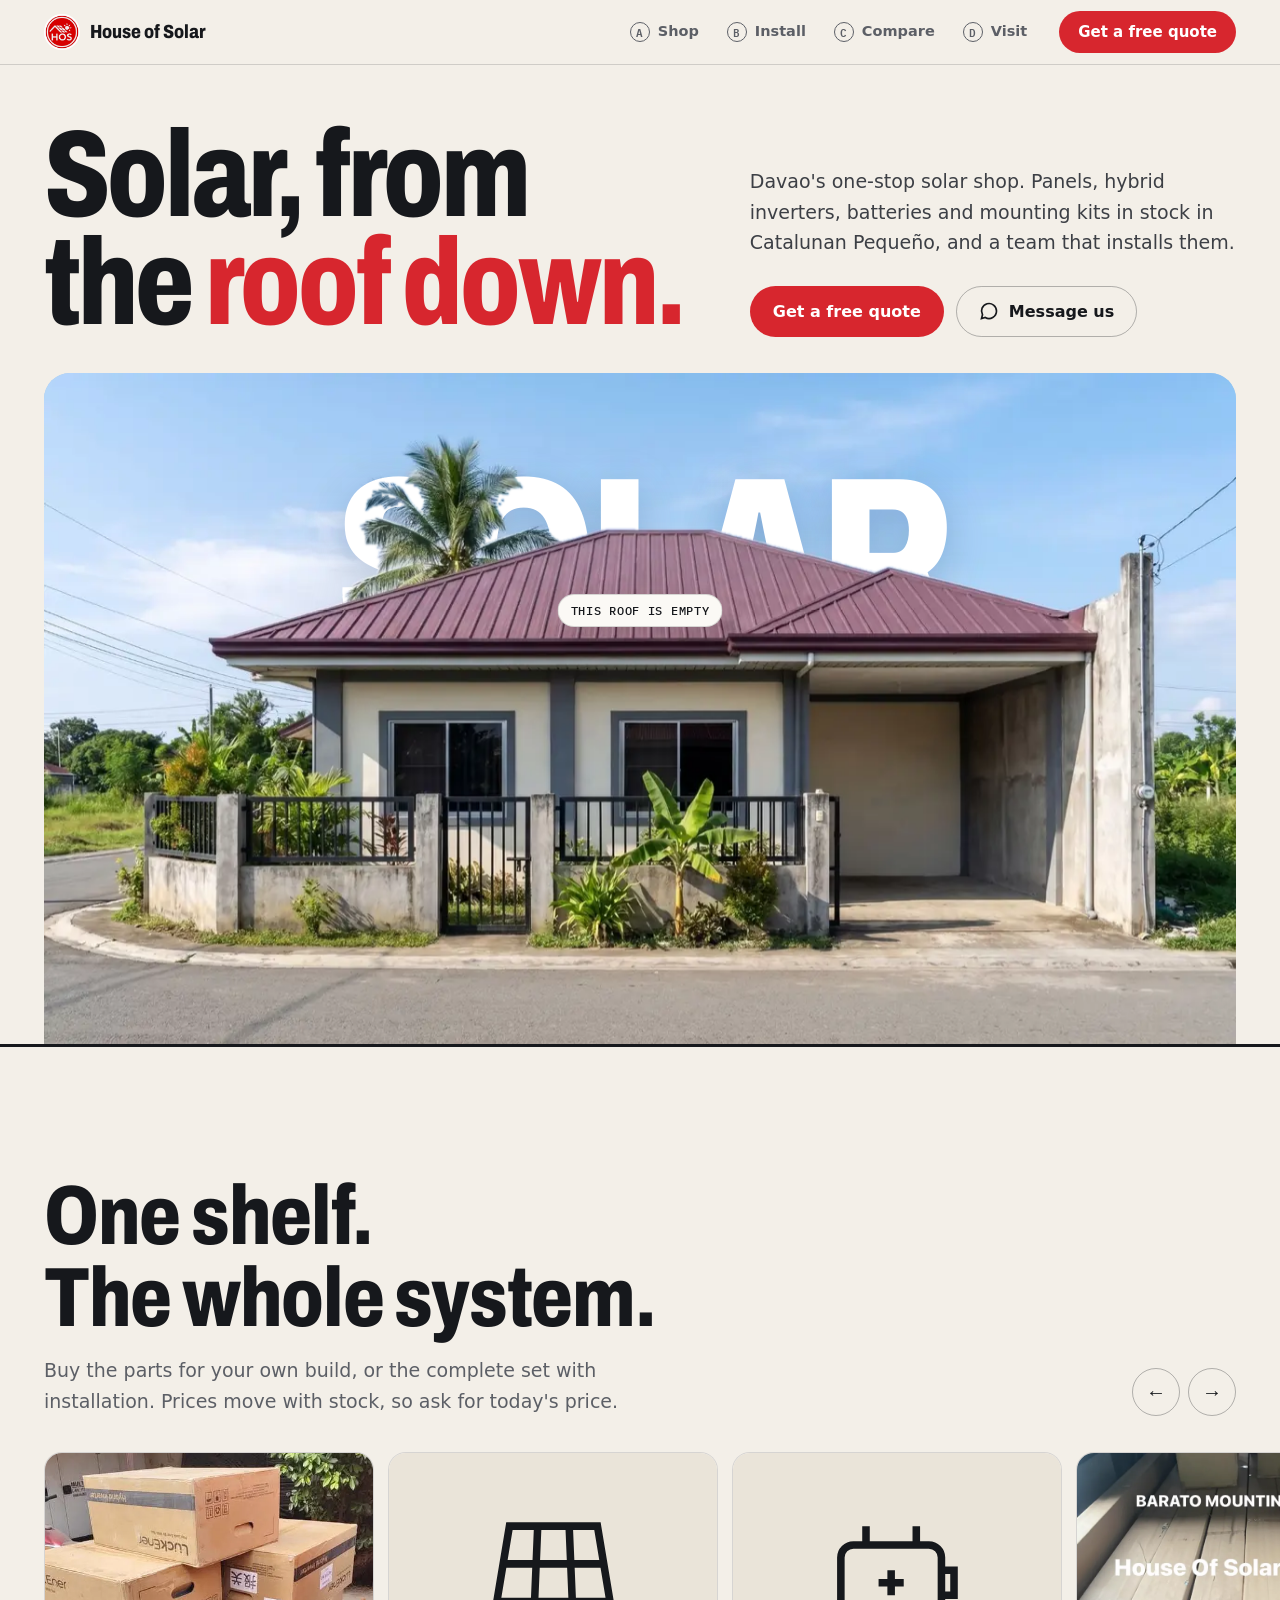
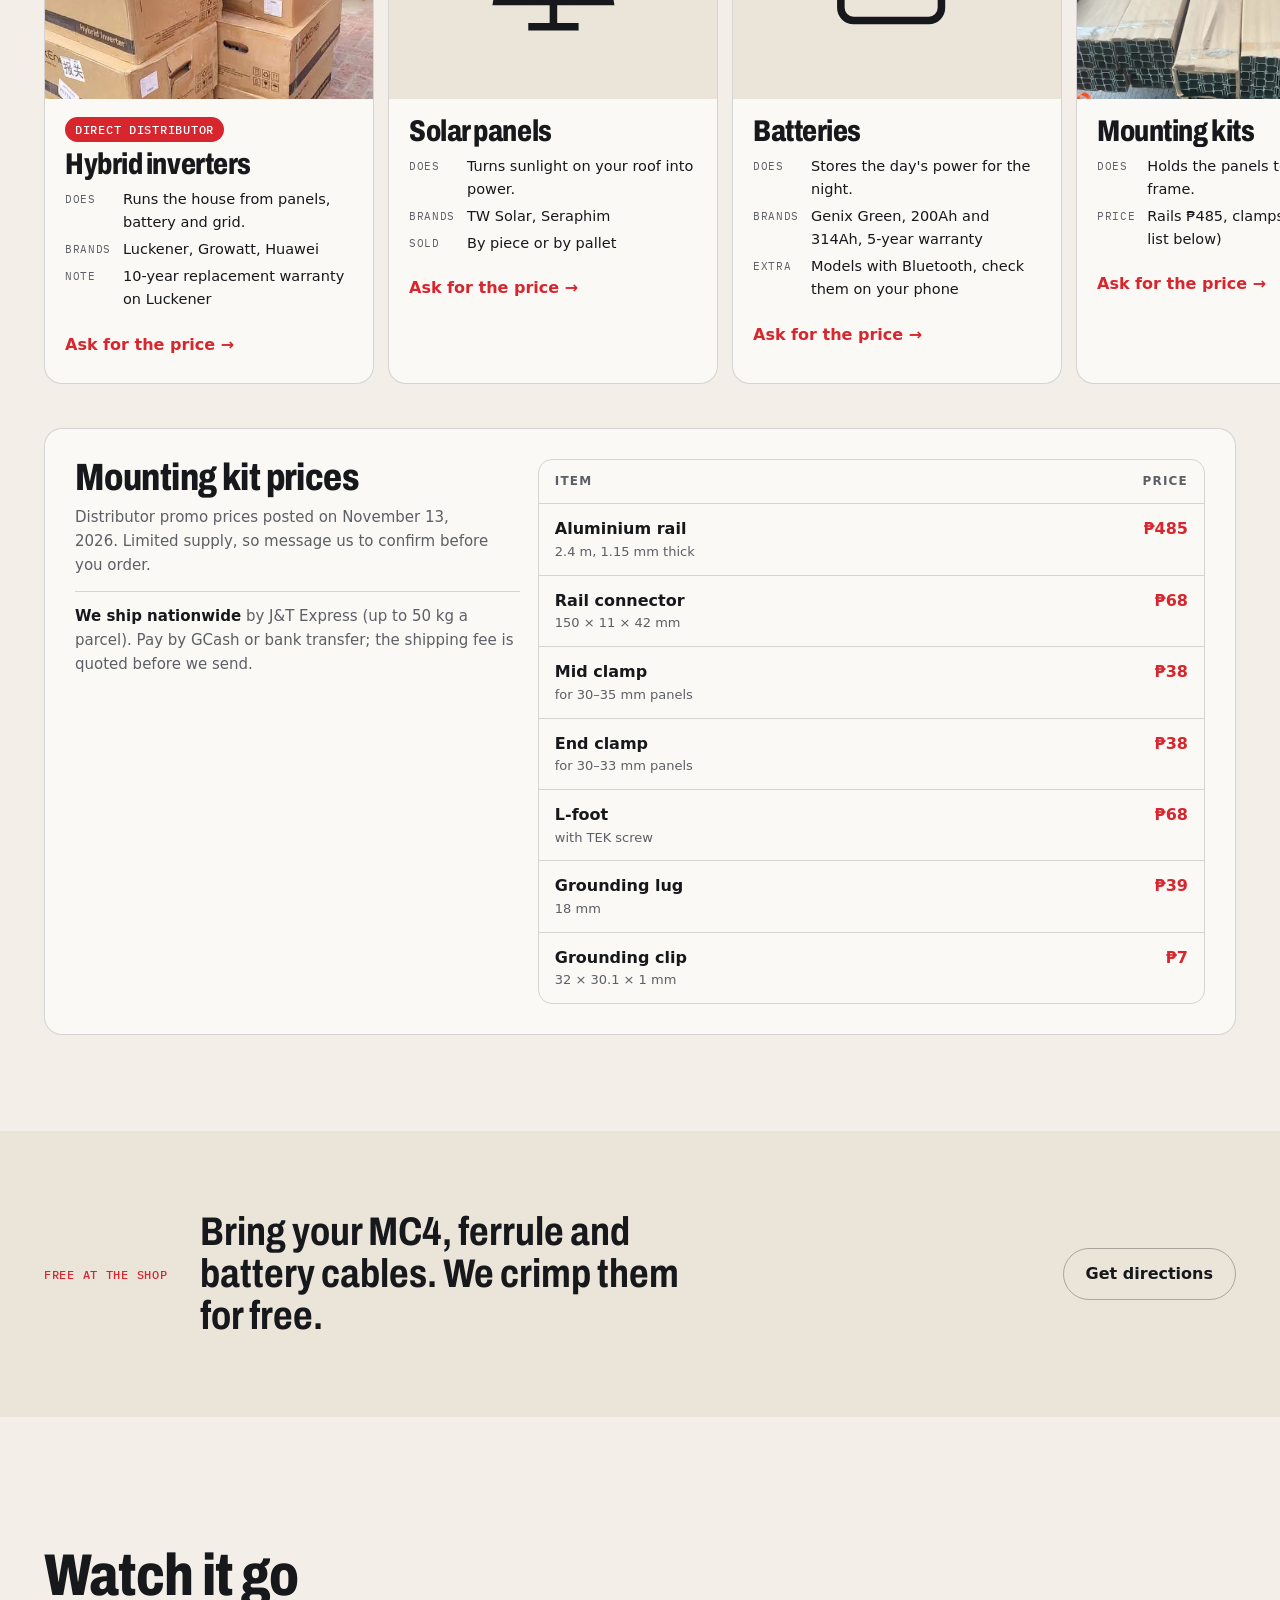
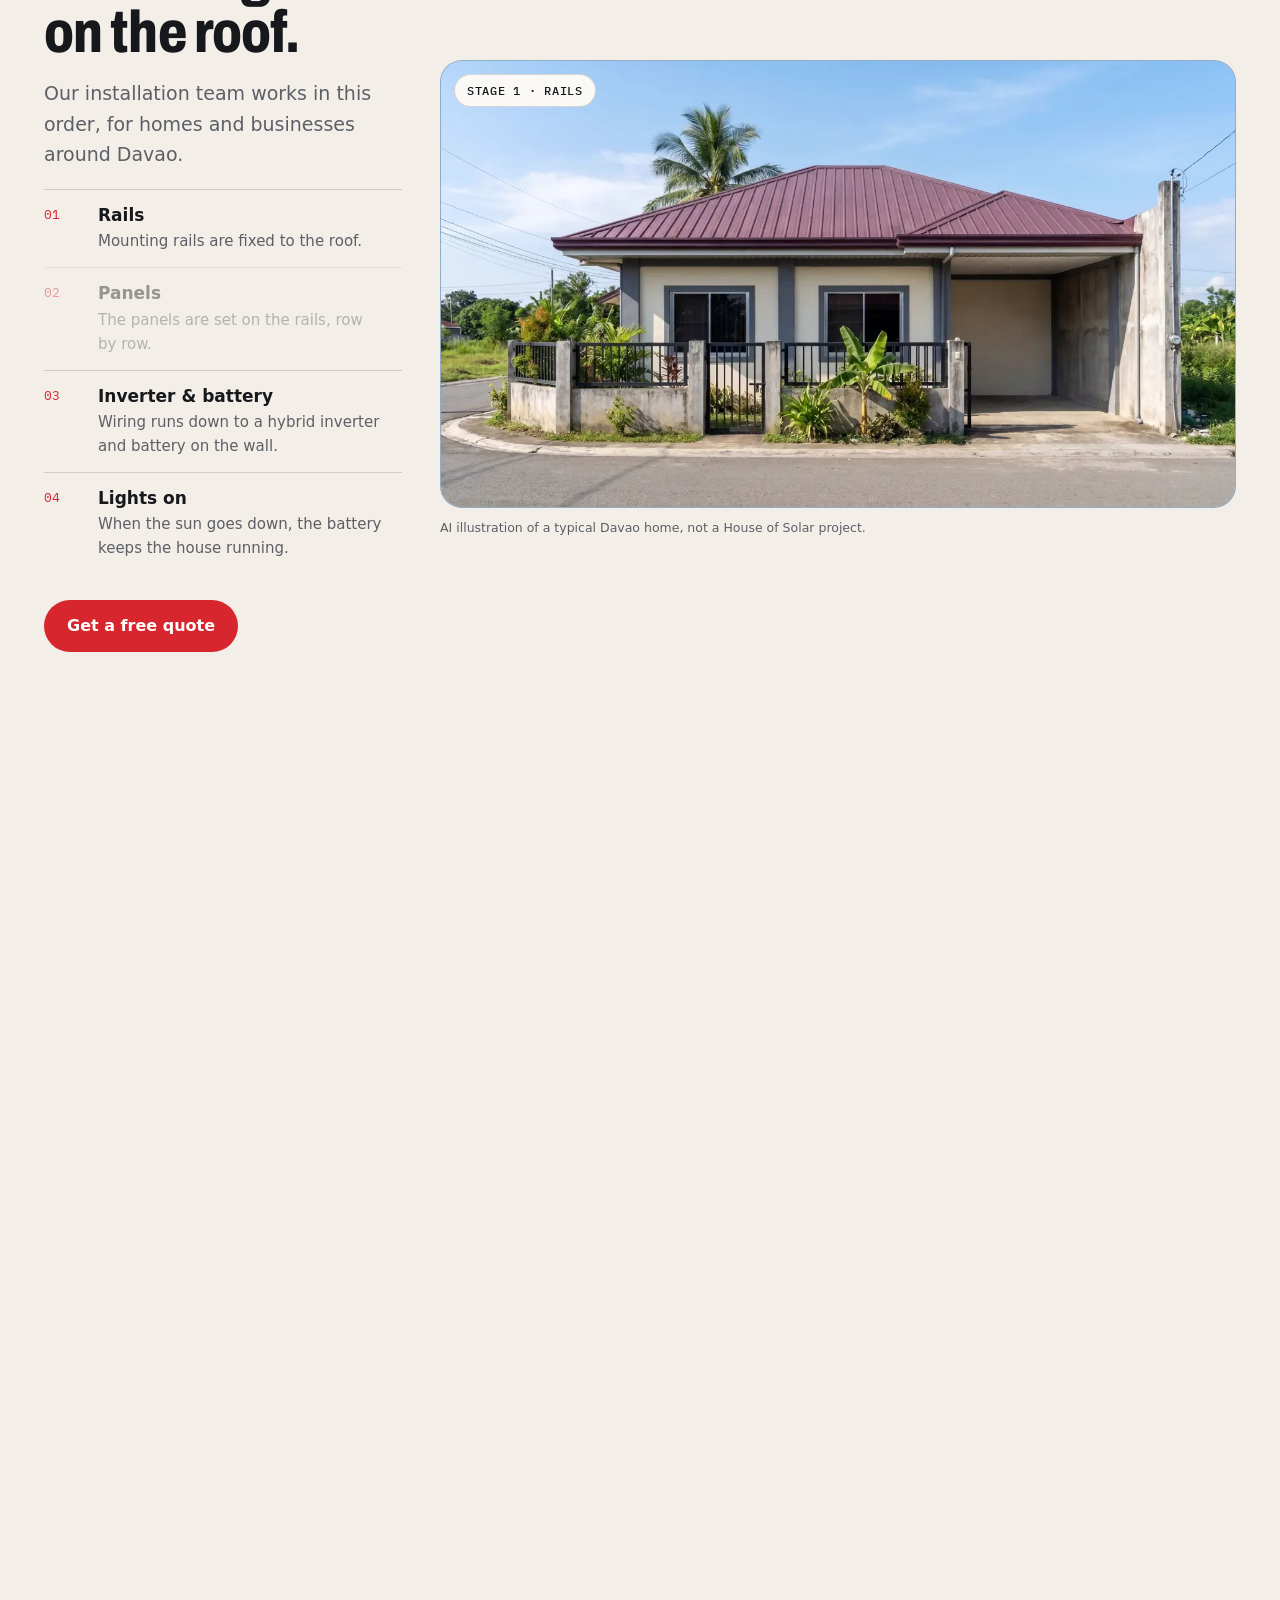
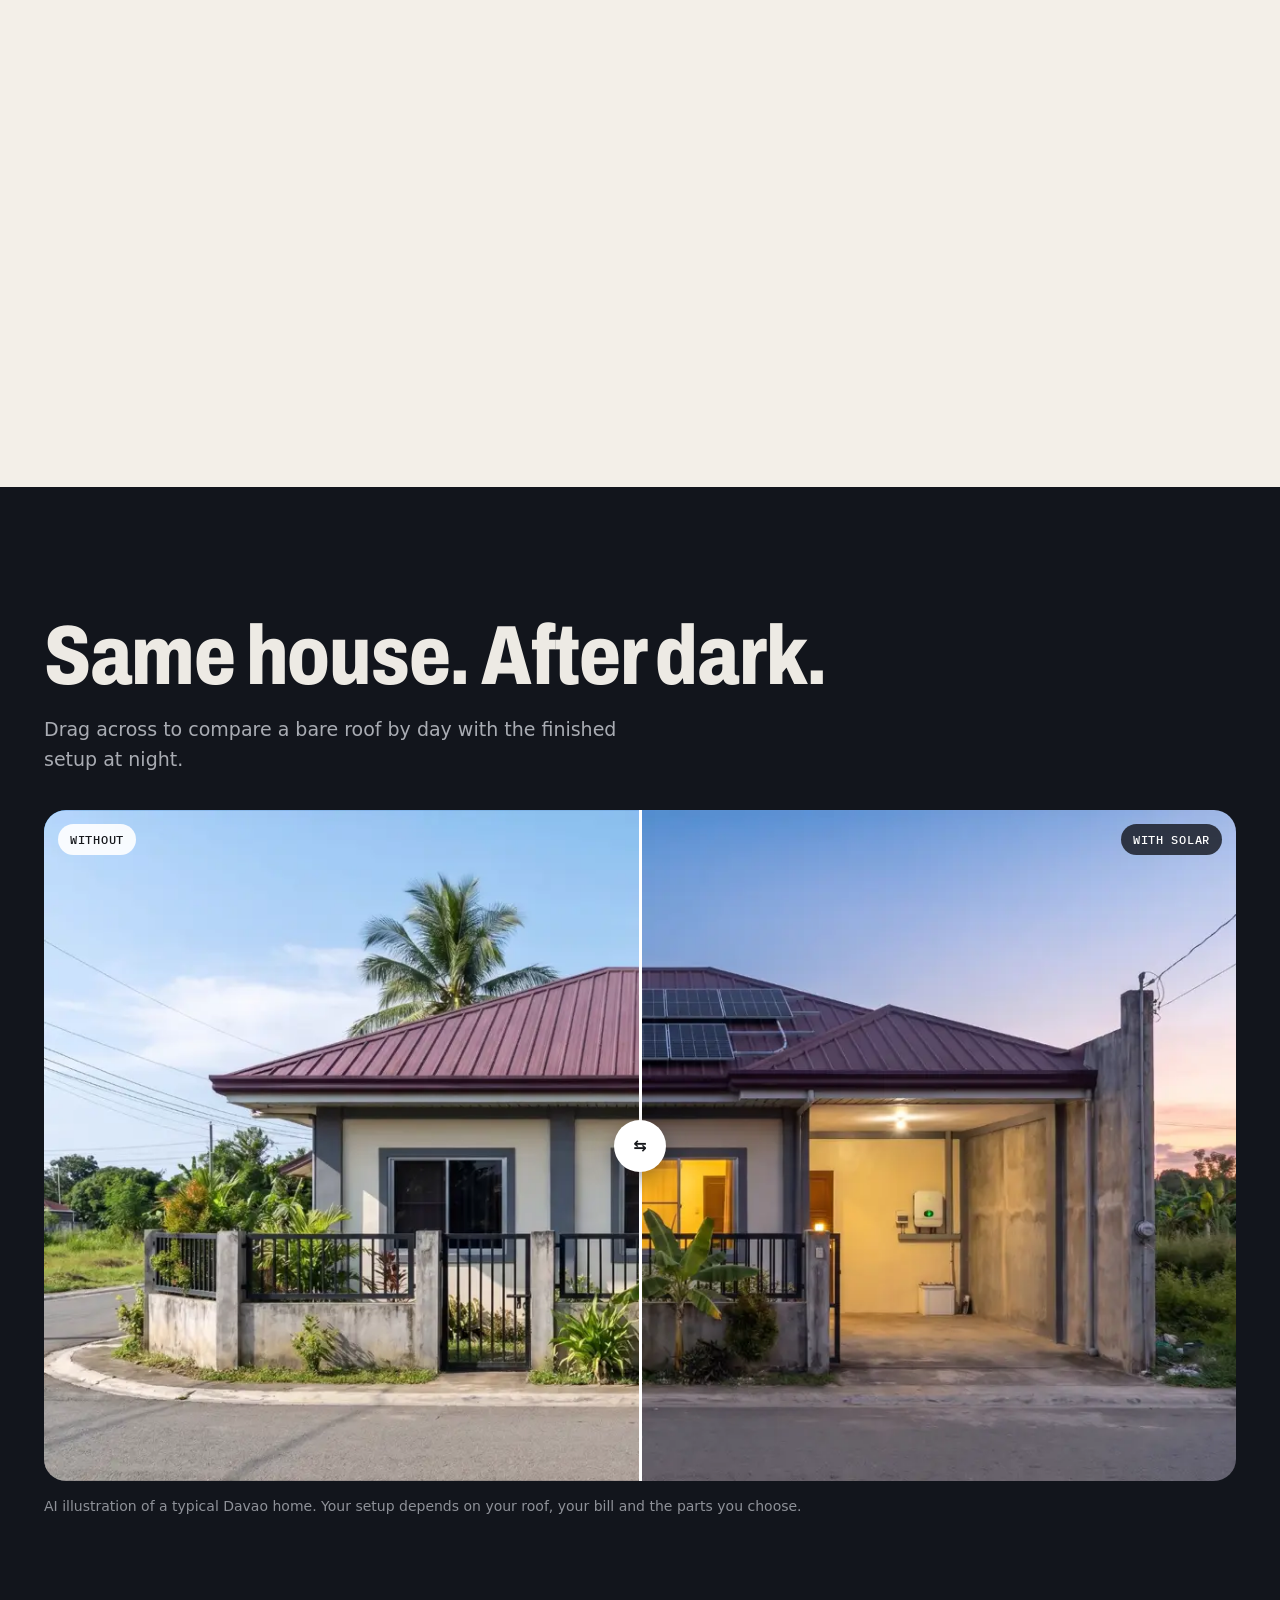
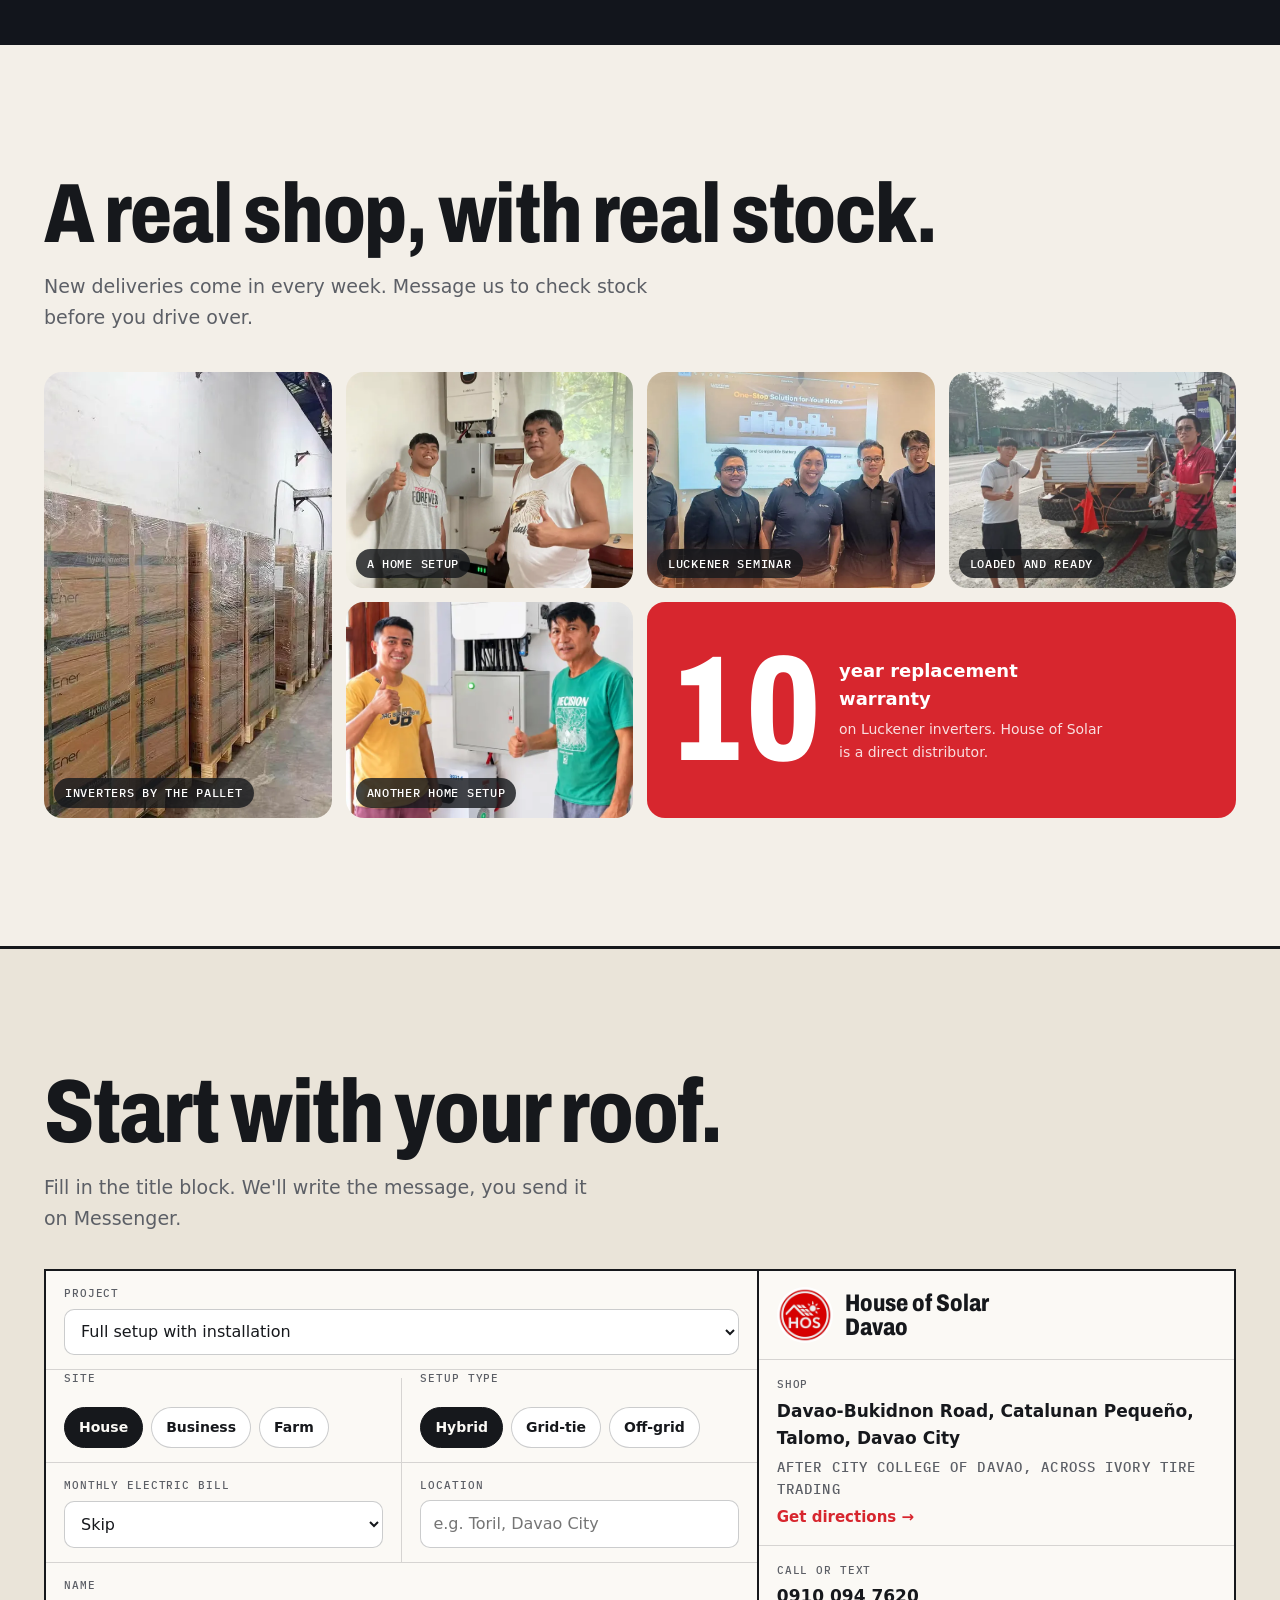
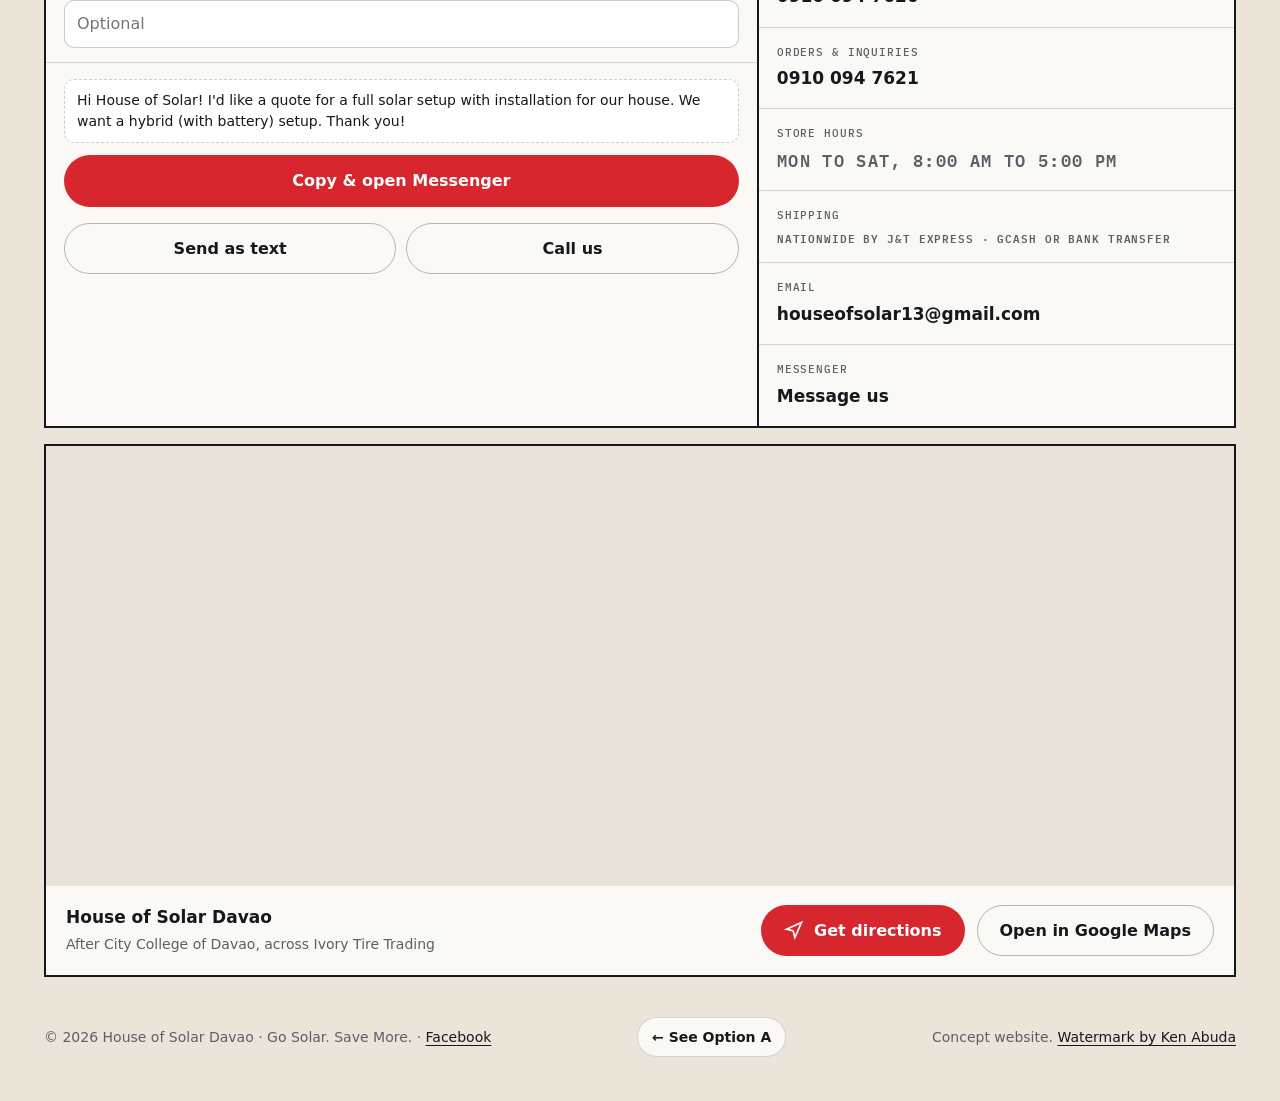
==== commit b5016e1a: "Add Google Map and Directions to both options Co-Authored-By: Claude Opus 5.5 <noreply@anthropic.com" ====
--- a/v2/index.html
+++ b/v2/index.html
@@ -228,6 +228,14 @@
   .tb-info .logo-cell{display:flex;align-items:center;gap:12px}
   .tb-info .logo-cell img{width:56px;height:56px;border-radius:50%}
   .tb-info .logo-cell b{font-family:var(--display);font-weight:800;font-stretch:80%;font-size:24px;line-height:1}
+  .map-card{background:var(--card);border:1px solid var(--line);border-radius:var(--r);overflow:hidden}
+  .map-card iframe{display:block;width:100%;height:clamp(280px,42vw,440px);border:0;background:#E8E4DC}
+  .map-bar{display:flex;flex-wrap:wrap;gap:14px 20px;align-items:center;justify-content:space-between;padding:18px 20px}
+  .map-bar p b{display:block;font-size:17px}
+  .map-bar p span{color:var(--muted);font-size:14px}
+  .map-bar .cta-row{margin-top:0}
+  @media (max-width:520px){.map-bar .cta-row,.map-bar .btn{width:100%}.map-bar .btn{justify-content:center}}
+  .close .map-card{margin-top:16px;border:2px solid var(--ink);border-radius:0}
   footer{padding:40px 0 44px;color:var(--muted);font-size:14px}
   footer .wrap{display:flex;flex-wrap:wrap;gap:12px 24px;align-items:center;justify-content:space-between}
   footer a{color:var(--ink)}
@@ -532,6 +540,13 @@
           <div class="cell"><span class="mono">Messenger</span><a class="v" href="https://m.me/houseofsolardavao" target="_blank" rel="noopener">Message us</a></div>
         </div>
       </div>
+      <div class="map-card">
+        <iframe src="https://maps.google.com/maps?q=House+of+Solar+Davao,+Davao-Bukidnon+Road,+Catalunan+Peque%C3%B1o,+Davao+City&amp;ll=7.06796,125.52698&amp;z=16&amp;output=embed" title="Map: House of Solar Davao on Davao-Bukidnon Road, Catalunan Pequeño, Davao City" loading="lazy" referrerpolicy="no-referrer-when-downgrade" allowfullscreen></iframe>
+        <div class="map-bar">
+          <p><b>House of Solar Davao</b><span>After City College of Davao, across Ivory Tire Trading</span></p>
+          <div class="cta-row"><a class="btn btn-red" href="https://www.google.com/maps/dir/?api=1&amp;destination=3G9G%2B5QQ+Davao+City" target="_blank" rel="noopener"><svg viewBox="0 0 24 24" fill="none" stroke="currentColor" stroke-width="2" aria-hidden="true"><path d="m3 11 18-8-8 18-2-8z"/></svg>Get directions</a><a class="btn btn-ghost" href="https://maps.app.goo.gl/4SUnkpNkTWq9NX2J6" target="_blank" rel="noopener">Open in Google Maps</a></div>
+        </div>
+      </div>
     </div>
     <footer>
       <div class="wrap">
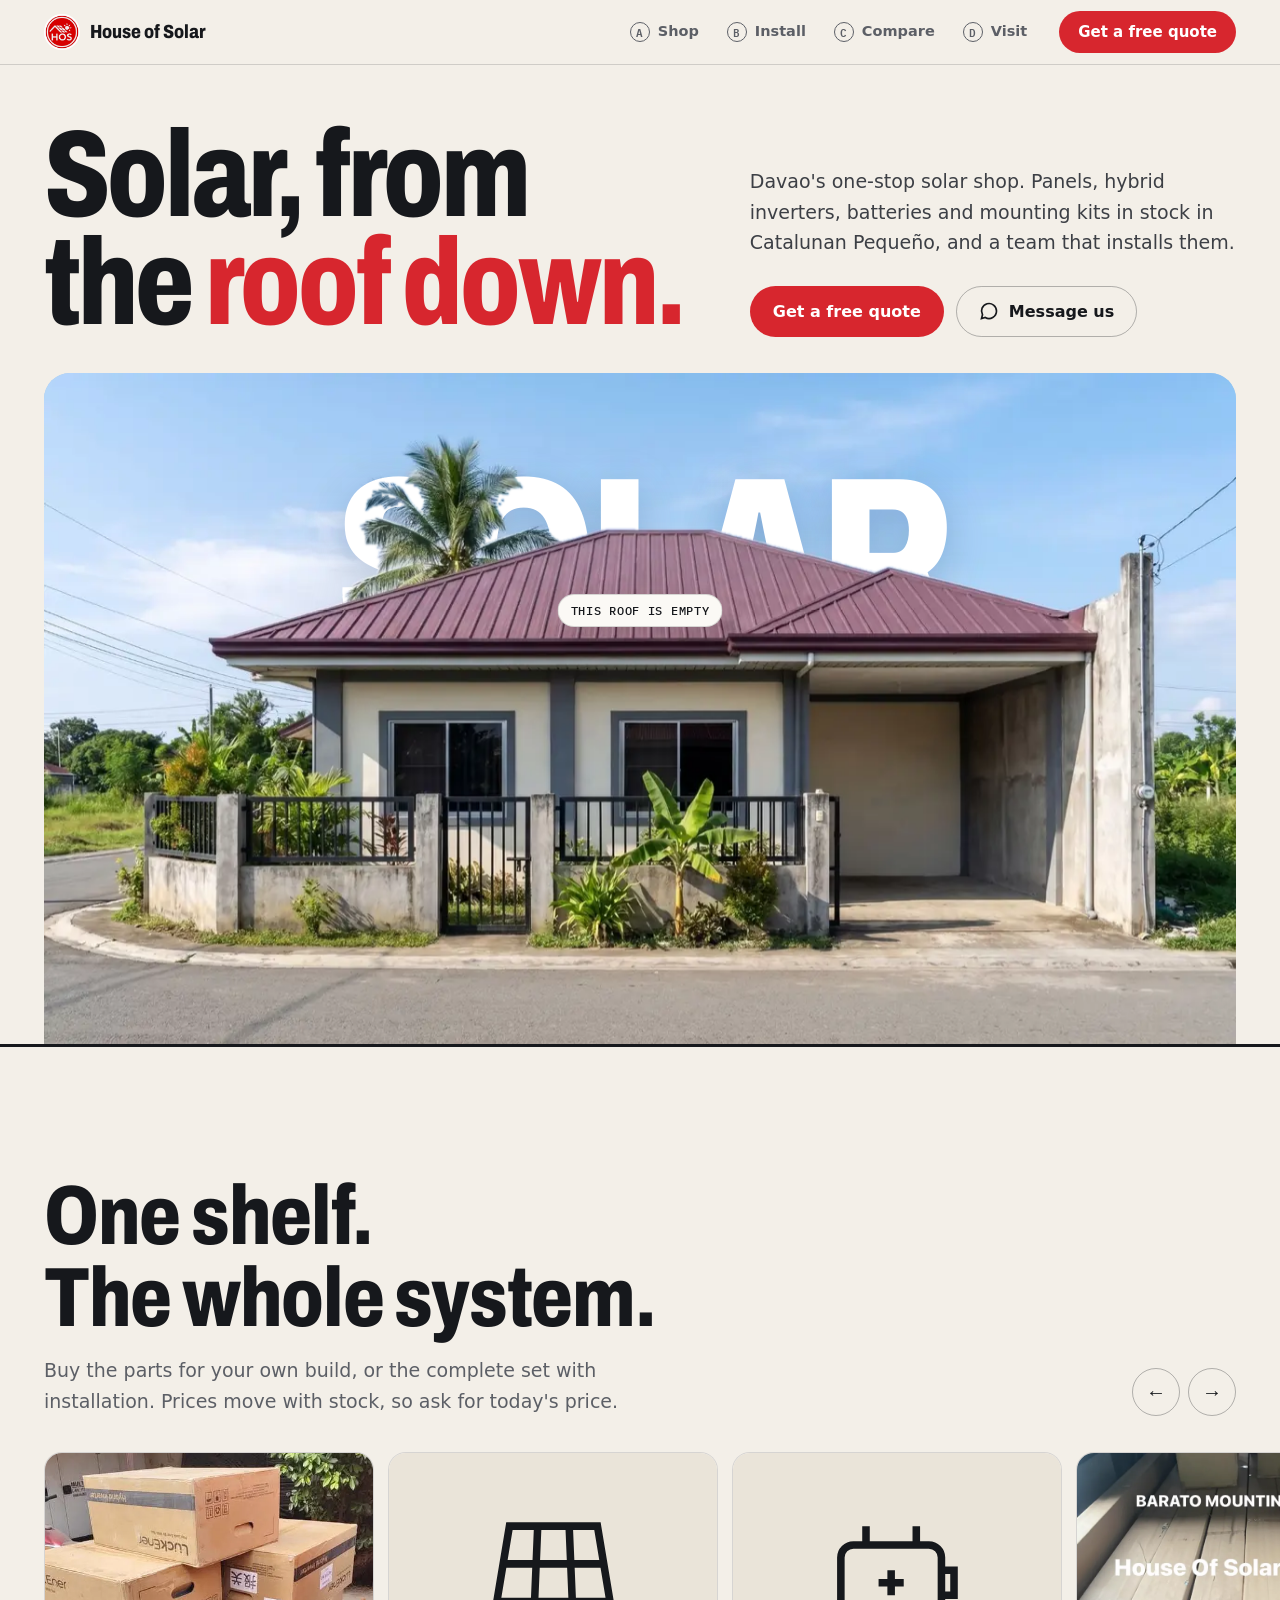
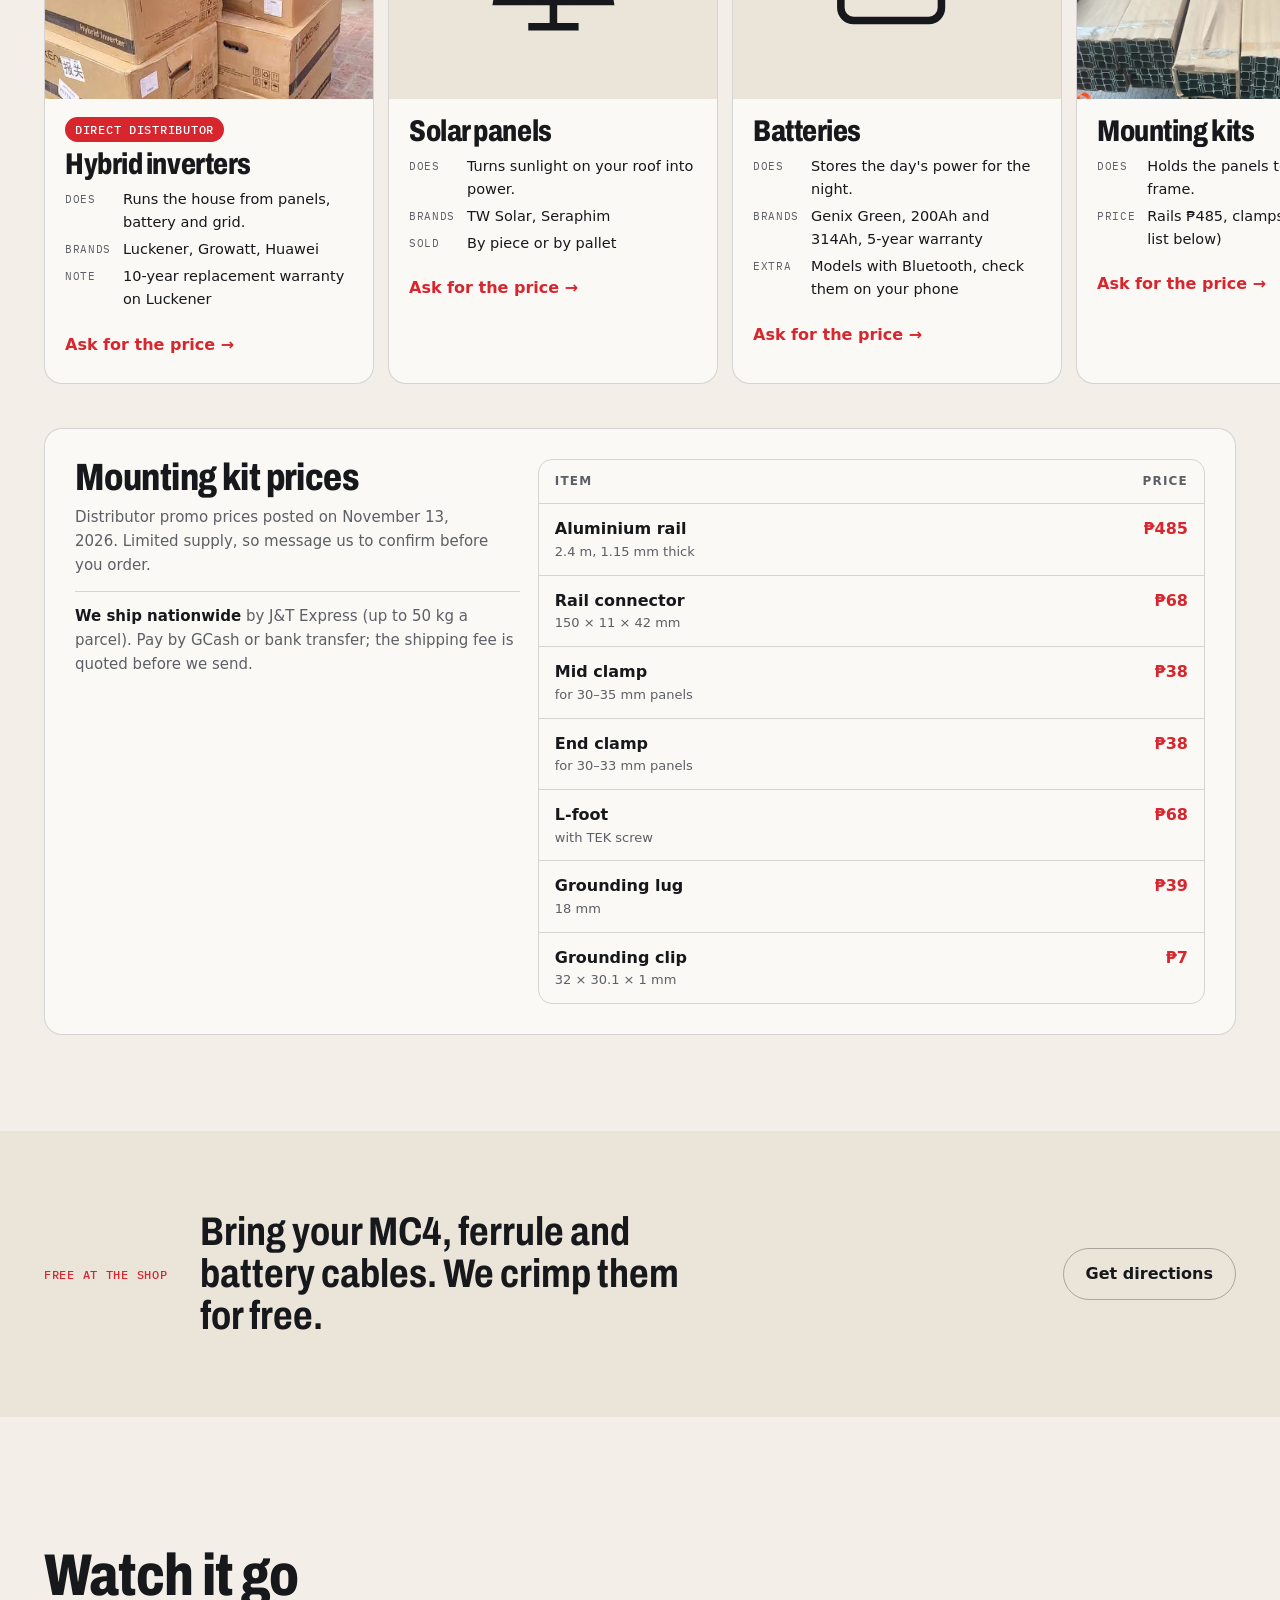
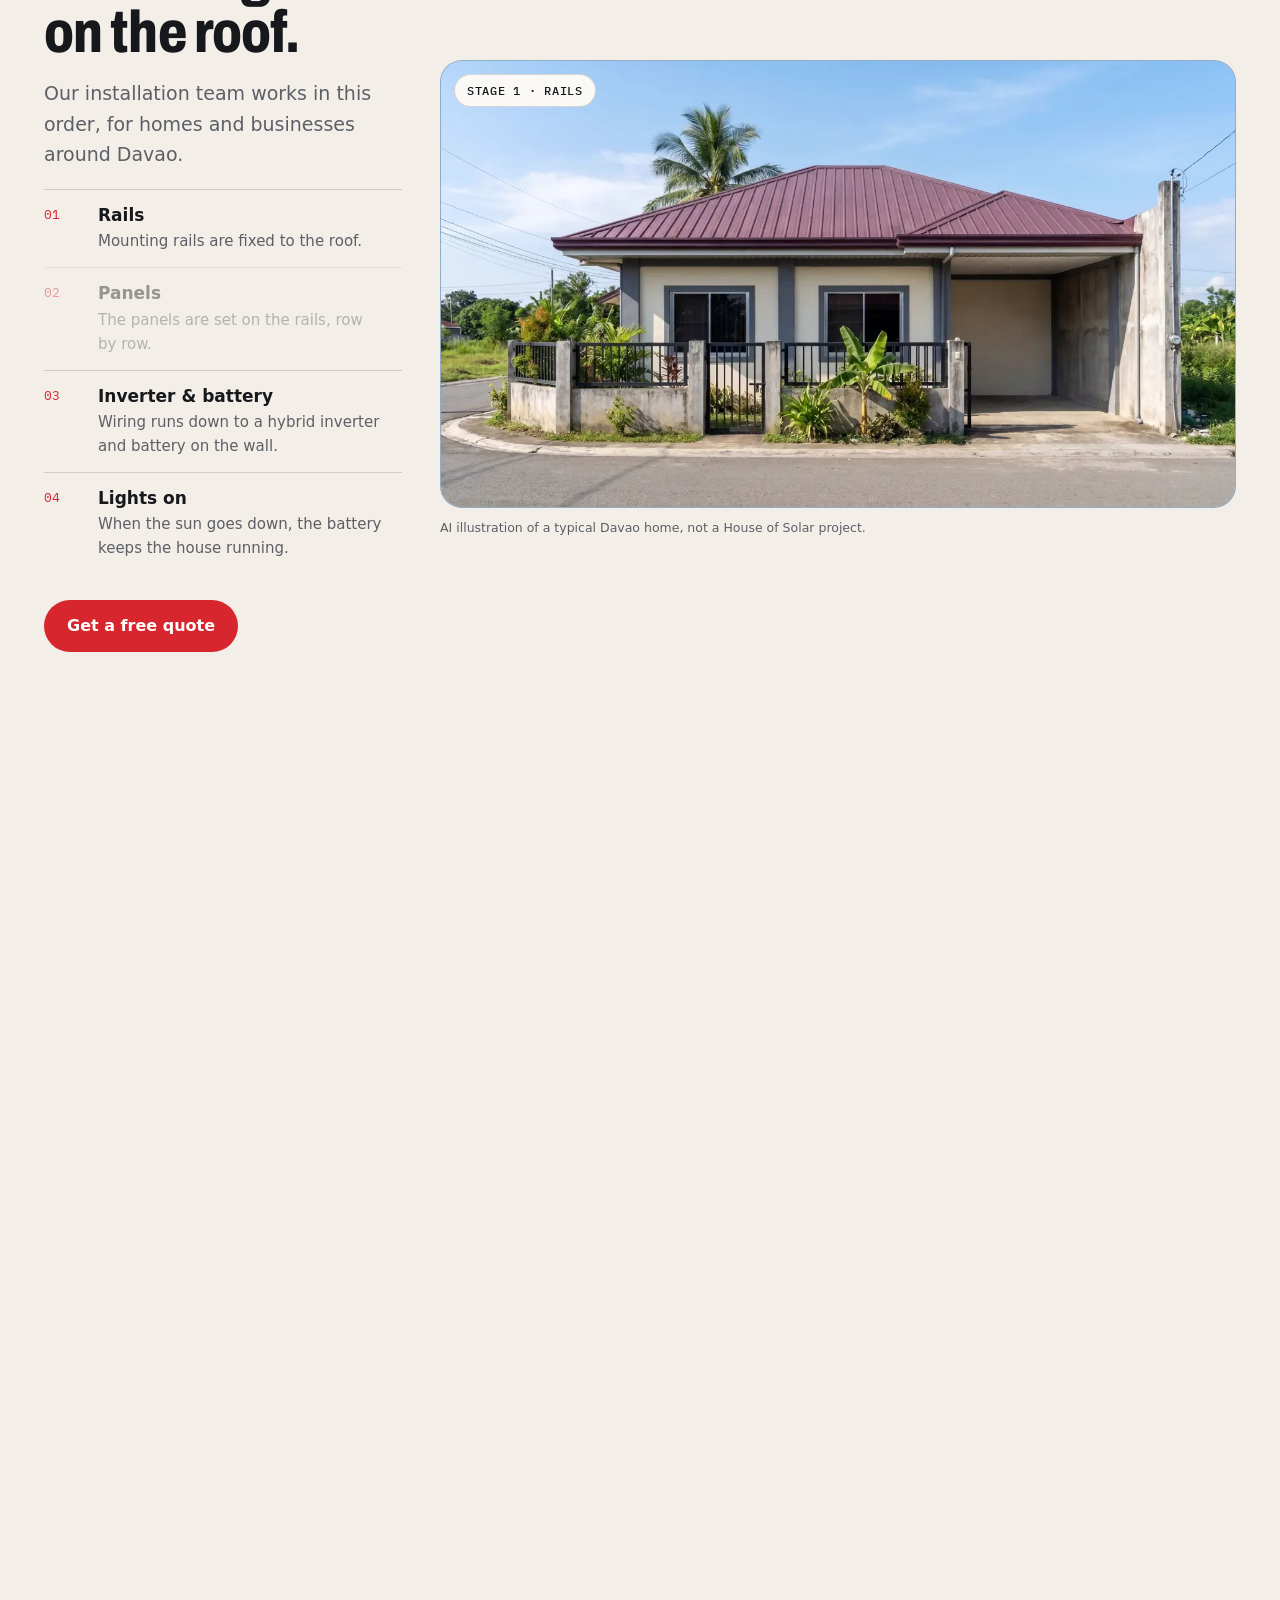
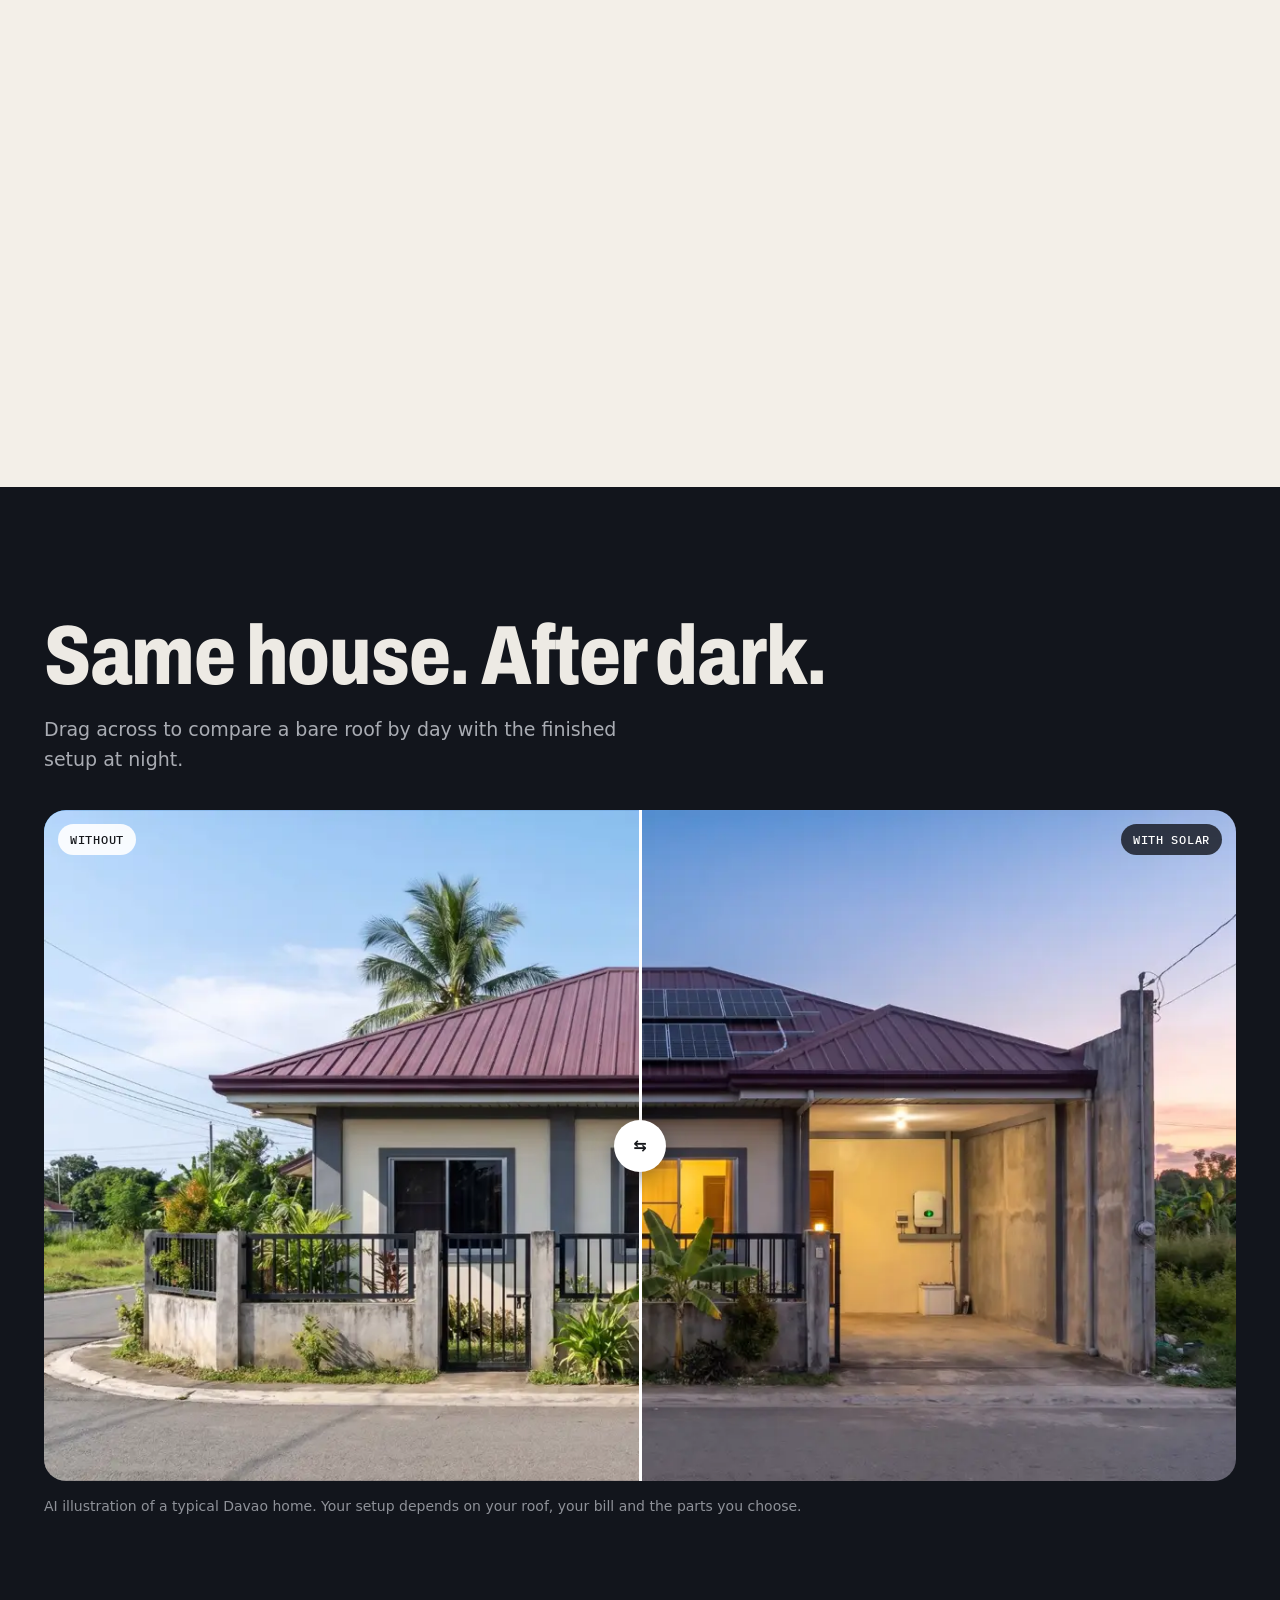
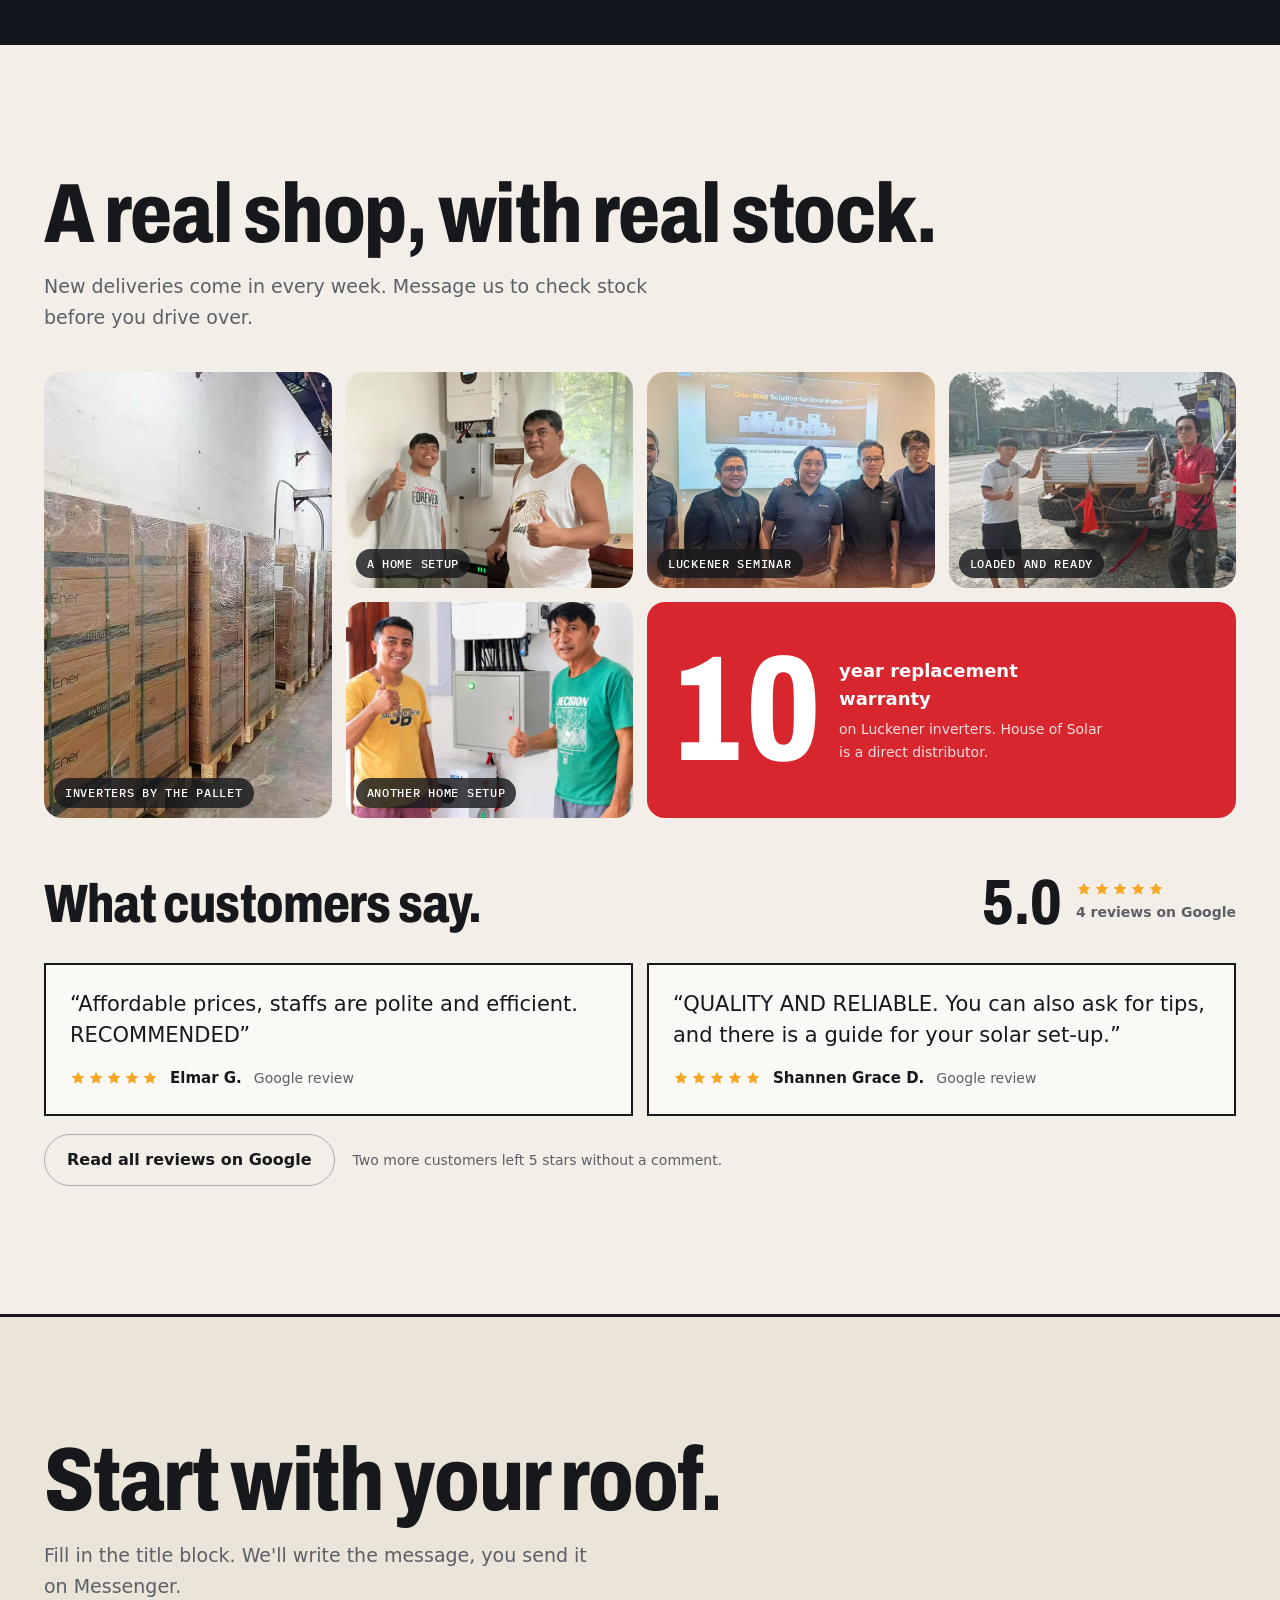
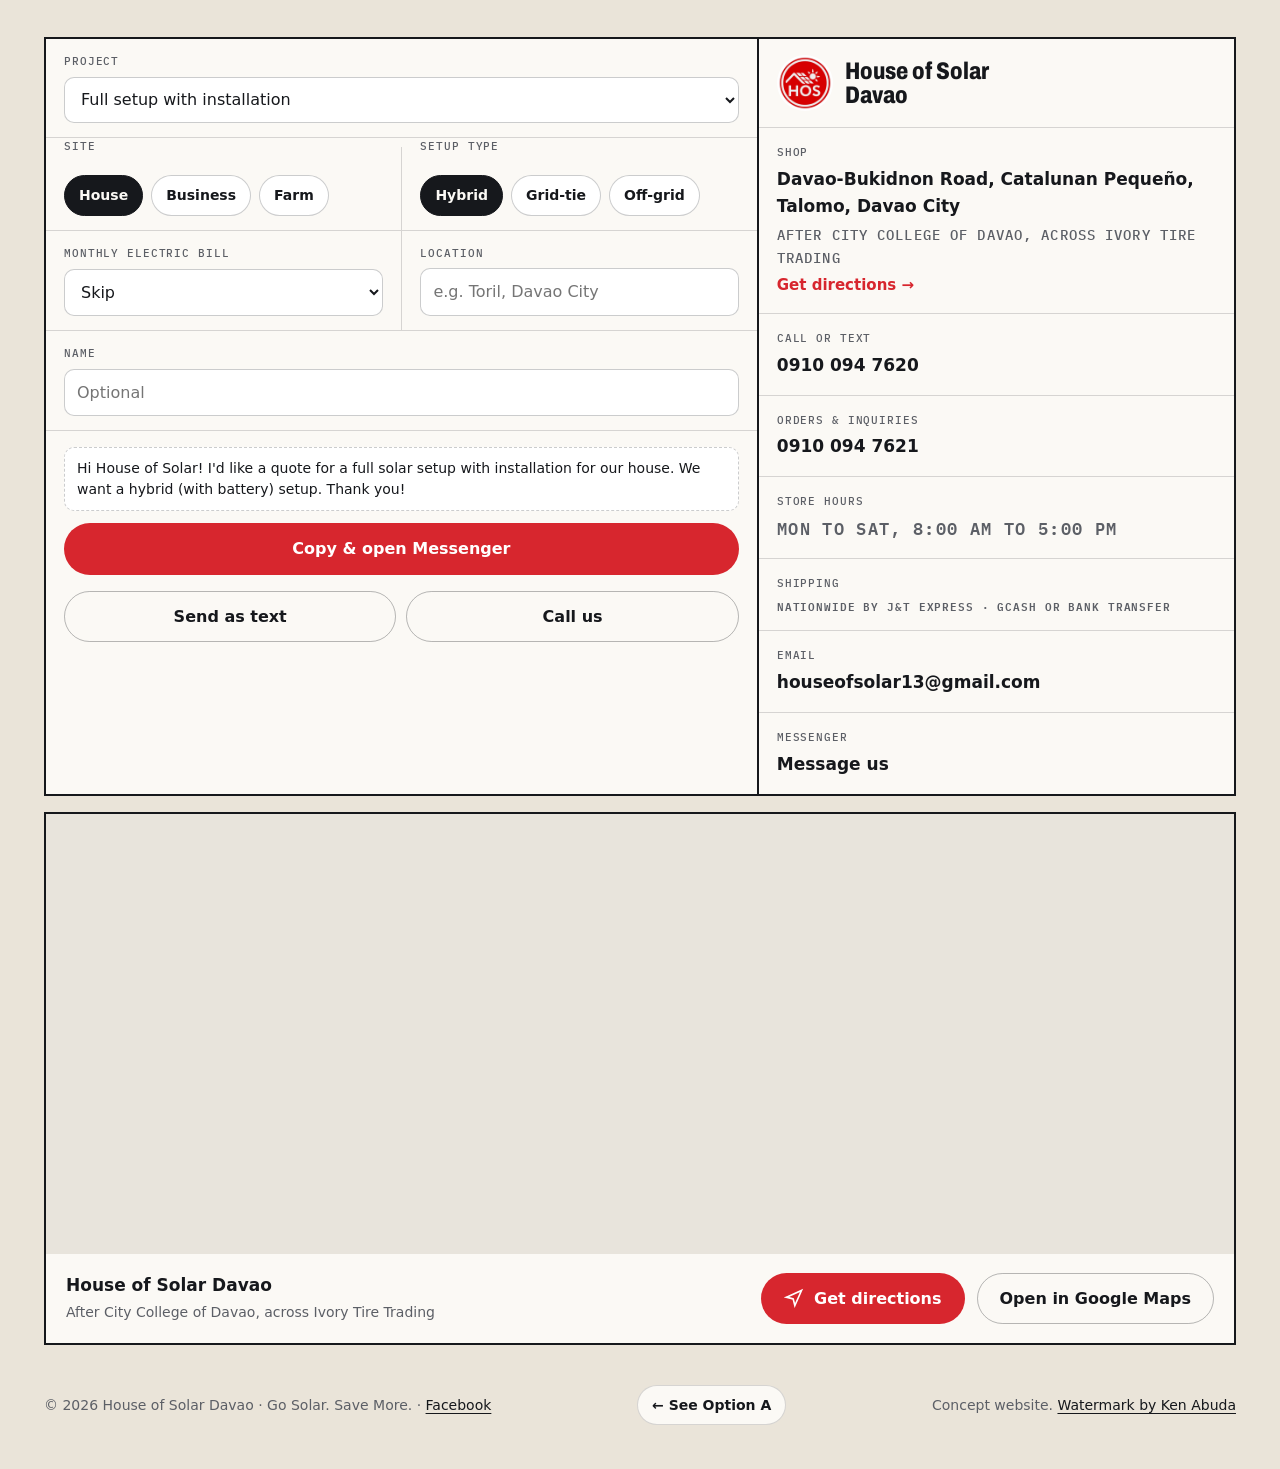
==== commit 69abf7b3: "Add Google reviews (5.0, 4 reviews) to both options Co-Authored-By: Claude Opus 5.5 <noreply@anthrop" ====
--- a/v2/index.html
+++ b/v2/index.html
@@ -228,6 +228,25 @@
   .tb-info .logo-cell{display:flex;align-items:center;gap:12px}
   .tb-info .logo-cell img{width:56px;height:56px;border-radius:50%}
   .tb-info .logo-cell b{font-family:var(--display);font-weight:800;font-stretch:80%;font-size:24px;line-height:1}
+  .stars{display:inline-flex;gap:2px;color:#F5A623}
+  .stars svg{width:16px;height:16px;fill:currentColor}
+  .rev-head{display:flex;flex-wrap:wrap;align-items:end;justify-content:space-between;gap:20px}
+  .score{display:flex;align-items:center;gap:14px}
+  .score b{font-family:var(--display);font-weight:800;font-stretch:75%;font-size:64px;line-height:.9}
+  .score > div{display:grid;gap:4px}
+  .score span:not(.stars){font-size:14px;color:var(--muted);font-weight:600}
+  .rev-grid{display:grid;gap:14px;margin-top:32px;grid-template-columns:repeat(auto-fit,minmax(min(100%,320px),1fr))}
+  .rev{margin:0;background:var(--card);border:1px solid var(--line);border-radius:var(--r);padding:24px;display:grid;gap:16px;align-content:space-between}
+  .rev blockquote{margin:0}
+  .rev blockquote p{font-size:clamp(18px,2vw,21px);line-height:1.45;font-weight:500}
+  .rev blockquote p::before{content:"\201C"}
+  .rev blockquote p::after{content:"\201D"}
+  .rev figcaption{display:flex;flex-wrap:wrap;align-items:center;gap:6px 12px;font-size:14px}
+  .rev figcaption b{font-size:15px}
+  .rev figcaption span:last-child{color:var(--muted)}
+  .rev-more{margin-top:18px;display:flex;flex-wrap:wrap;align-items:center;gap:12px 18px;color:var(--muted);font-size:14px}
+  .rev-title{font-size:clamp(32px,4.4vw,54px)}
+  .proof .rev{border-radius:0;border:2px solid var(--ink)}
   .map-card{background:var(--card);border:1px solid var(--line);border-radius:var(--r);overflow:hidden}
   .map-card iframe{display:block;width:100%;height:clamp(280px,42vw,440px);border:0;background:#E8E4DC}
   .map-bar{display:flex;flex-wrap:wrap;gap:14px 20px;align-items:center;justify-content:space-between;padding:18px 20px}
@@ -469,6 +488,15 @@
         <figure class="rise"><img src="../assets/install2-640.webp" width="640" height="800" loading="lazy" style="object-position:50% 25%" alt="Two smiling customers beside a wall-mounted Luckener inverter, breaker box and battery"><figcaption class="mono">Another home setup</figcaption></figure>
         <div class="warranty rise"><b id="yrs">10</b><p>year replacement warranty<small>on Luckener inverters. House of Solar is a direct distributor.</small></p></div>
       </div>
+      <div class="rev-head" style="margin-top:56px">
+        <h3 class="rev-title">What customers say.</h3>
+        <div class="score"><b>5.0</b><div><span class="stars" role="img" aria-label="5 out of 5 stars"><svg viewBox="0 0 24 24" aria-hidden="true"><path d="m12 2.5 2.9 6 6.6.9-4.8 4.6 1.2 6.5L12 17.4l-5.9 3.1 1.2-6.5L2.5 9.4l6.6-.9z"/></svg><svg viewBox="0 0 24 24" aria-hidden="true"><path d="m12 2.5 2.9 6 6.6.9-4.8 4.6 1.2 6.5L12 17.4l-5.9 3.1 1.2-6.5L2.5 9.4l6.6-.9z"/></svg><svg viewBox="0 0 24 24" aria-hidden="true"><path d="m12 2.5 2.9 6 6.6.9-4.8 4.6 1.2 6.5L12 17.4l-5.9 3.1 1.2-6.5L2.5 9.4l6.6-.9z"/></svg><svg viewBox="0 0 24 24" aria-hidden="true"><path d="m12 2.5 2.9 6 6.6.9-4.8 4.6 1.2 6.5L12 17.4l-5.9 3.1 1.2-6.5L2.5 9.4l6.6-.9z"/></svg><svg viewBox="0 0 24 24" aria-hidden="true"><path d="m12 2.5 2.9 6 6.6.9-4.8 4.6 1.2 6.5L12 17.4l-5.9 3.1 1.2-6.5L2.5 9.4l6.6-.9z"/></svg></span><span>4 reviews on Google</span></div></div>
+      </div>
+      <div class="rev-grid">
+        <figure class="rev rise"><blockquote><p>Affordable prices, staffs are polite and efficient. RECOMMENDED</p></blockquote><figcaption><span class="stars" role="img" aria-label="5 out of 5 stars"><svg viewBox="0 0 24 24" aria-hidden="true"><path d="m12 2.5 2.9 6 6.6.9-4.8 4.6 1.2 6.5L12 17.4l-5.9 3.1 1.2-6.5L2.5 9.4l6.6-.9z"/></svg><svg viewBox="0 0 24 24" aria-hidden="true"><path d="m12 2.5 2.9 6 6.6.9-4.8 4.6 1.2 6.5L12 17.4l-5.9 3.1 1.2-6.5L2.5 9.4l6.6-.9z"/></svg><svg viewBox="0 0 24 24" aria-hidden="true"><path d="m12 2.5 2.9 6 6.6.9-4.8 4.6 1.2 6.5L12 17.4l-5.9 3.1 1.2-6.5L2.5 9.4l6.6-.9z"/></svg><svg viewBox="0 0 24 24" aria-hidden="true"><path d="m12 2.5 2.9 6 6.6.9-4.8 4.6 1.2 6.5L12 17.4l-5.9 3.1 1.2-6.5L2.5 9.4l6.6-.9z"/></svg><svg viewBox="0 0 24 24" aria-hidden="true"><path d="m12 2.5 2.9 6 6.6.9-4.8 4.6 1.2 6.5L12 17.4l-5.9 3.1 1.2-6.5L2.5 9.4l6.6-.9z"/></svg></span><b>Elmar G.</b><span>Google review</span></figcaption></figure>
+        <figure class="rev rise"><blockquote><p>QUALITY AND RELIABLE. You can also ask for tips, and there is a guide for your solar set-up.</p></blockquote><figcaption><span class="stars" role="img" aria-label="5 out of 5 stars"><svg viewBox="0 0 24 24" aria-hidden="true"><path d="m12 2.5 2.9 6 6.6.9-4.8 4.6 1.2 6.5L12 17.4l-5.9 3.1 1.2-6.5L2.5 9.4l6.6-.9z"/></svg><svg viewBox="0 0 24 24" aria-hidden="true"><path d="m12 2.5 2.9 6 6.6.9-4.8 4.6 1.2 6.5L12 17.4l-5.9 3.1 1.2-6.5L2.5 9.4l6.6-.9z"/></svg><svg viewBox="0 0 24 24" aria-hidden="true"><path d="m12 2.5 2.9 6 6.6.9-4.8 4.6 1.2 6.5L12 17.4l-5.9 3.1 1.2-6.5L2.5 9.4l6.6-.9z"/></svg><svg viewBox="0 0 24 24" aria-hidden="true"><path d="m12 2.5 2.9 6 6.6.9-4.8 4.6 1.2 6.5L12 17.4l-5.9 3.1 1.2-6.5L2.5 9.4l6.6-.9z"/></svg><svg viewBox="0 0 24 24" aria-hidden="true"><path d="m12 2.5 2.9 6 6.6.9-4.8 4.6 1.2 6.5L12 17.4l-5.9 3.1 1.2-6.5L2.5 9.4l6.6-.9z"/></svg></span><b>Shannen Grace D.</b><span>Google review</span></figcaption></figure>
+      </div>
+      <div class="rev-more"><a class="btn btn-ghost" href="https://www.google.com/maps/place/House+of+Solar+Davao/@7.0679498,125.5269791,17z/data=!4m8!3m7!1s0x32f913004ae95bef:0x9efc70046a00a5a!8m2!3d7.0679498!4d125.5269791!9m1!1b1" target="_blank" rel="noopener">Read all reviews on Google</a><span>Two more customers left 5 stars without a comment.</span></div>
     </div>
   </section>
 
